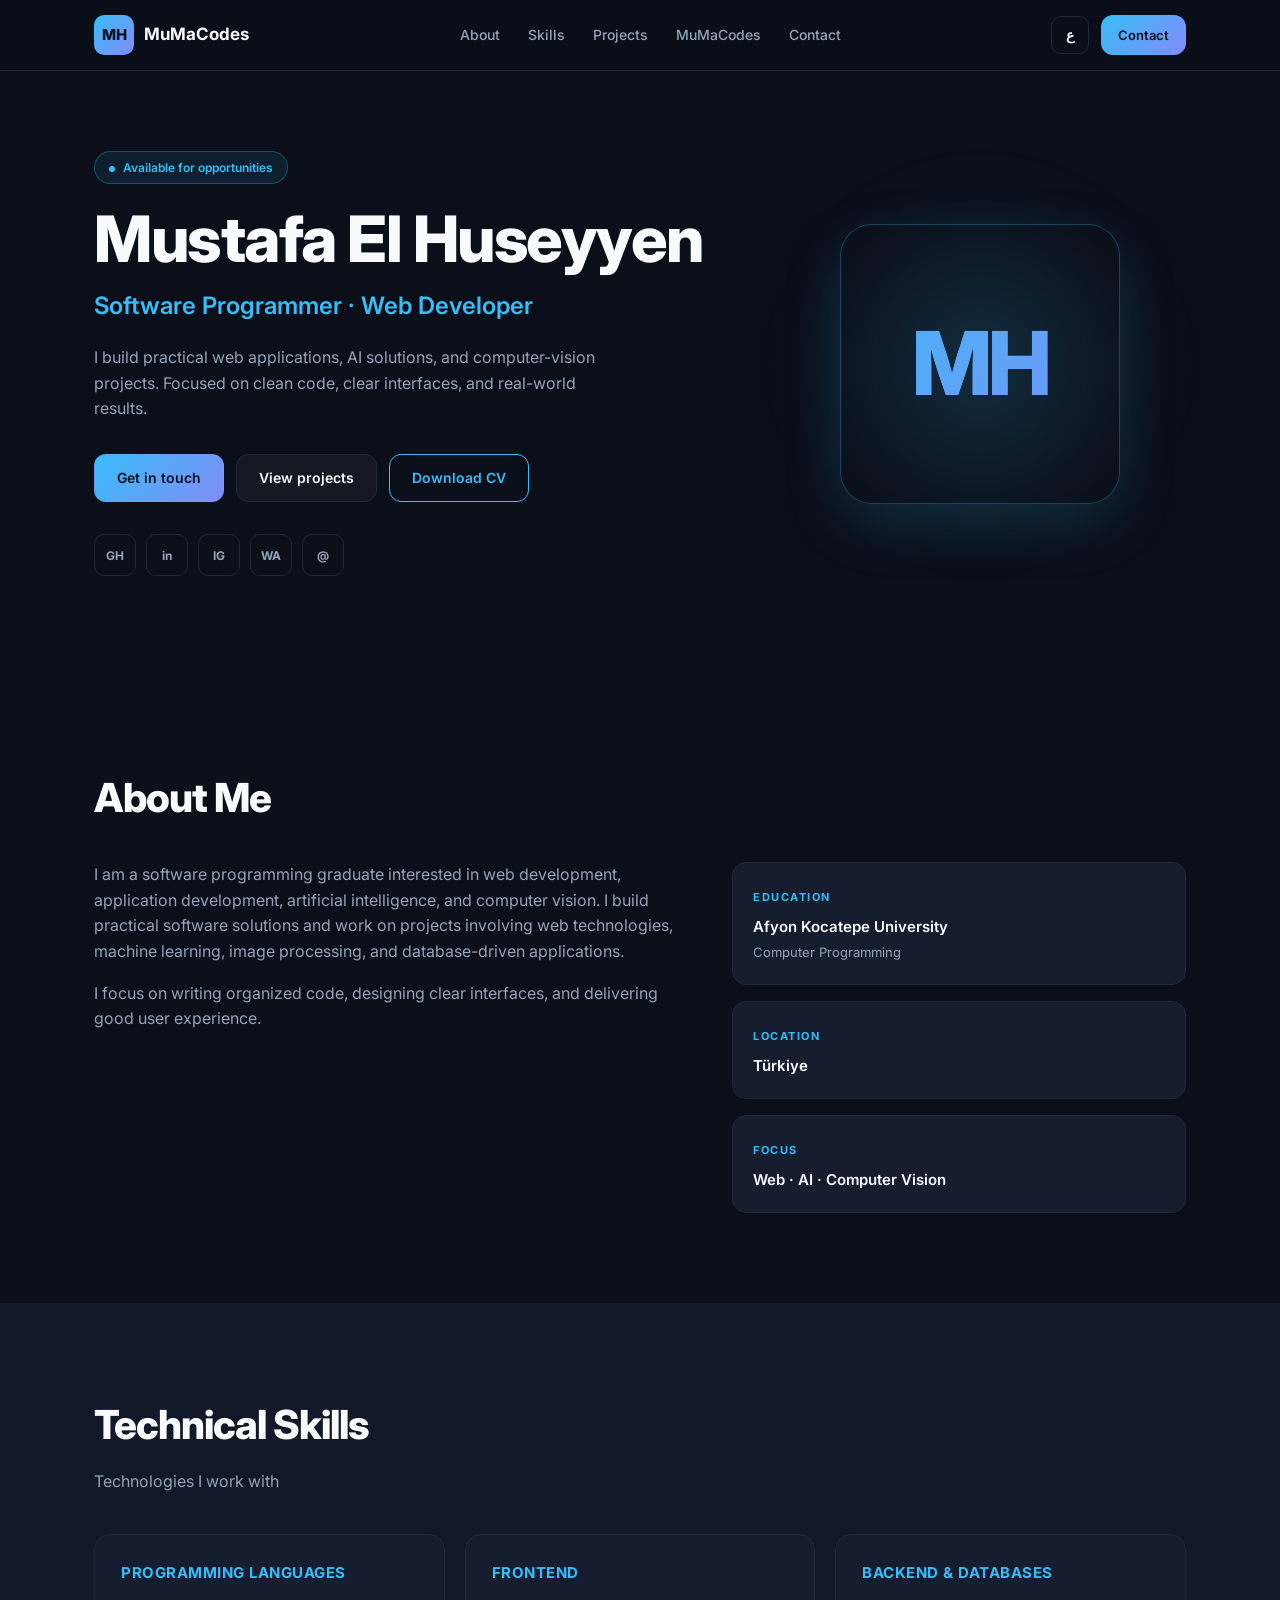
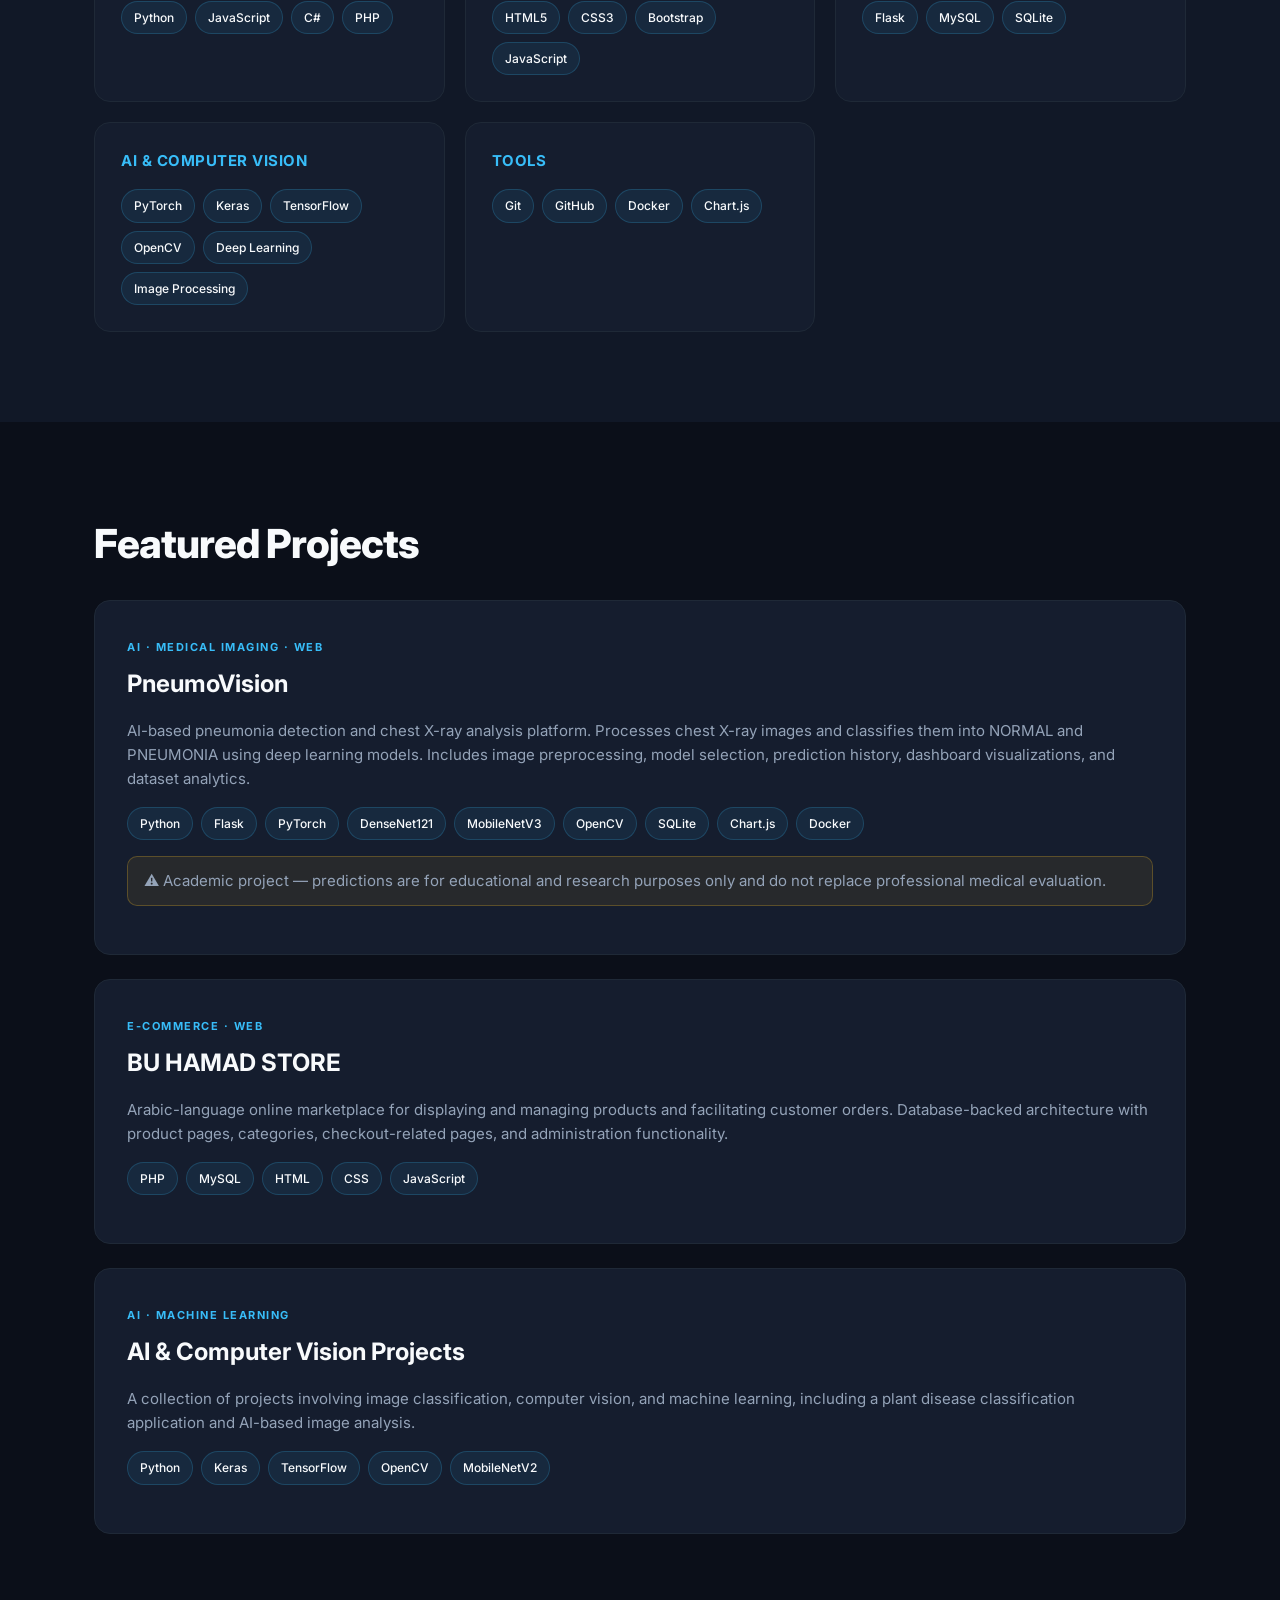
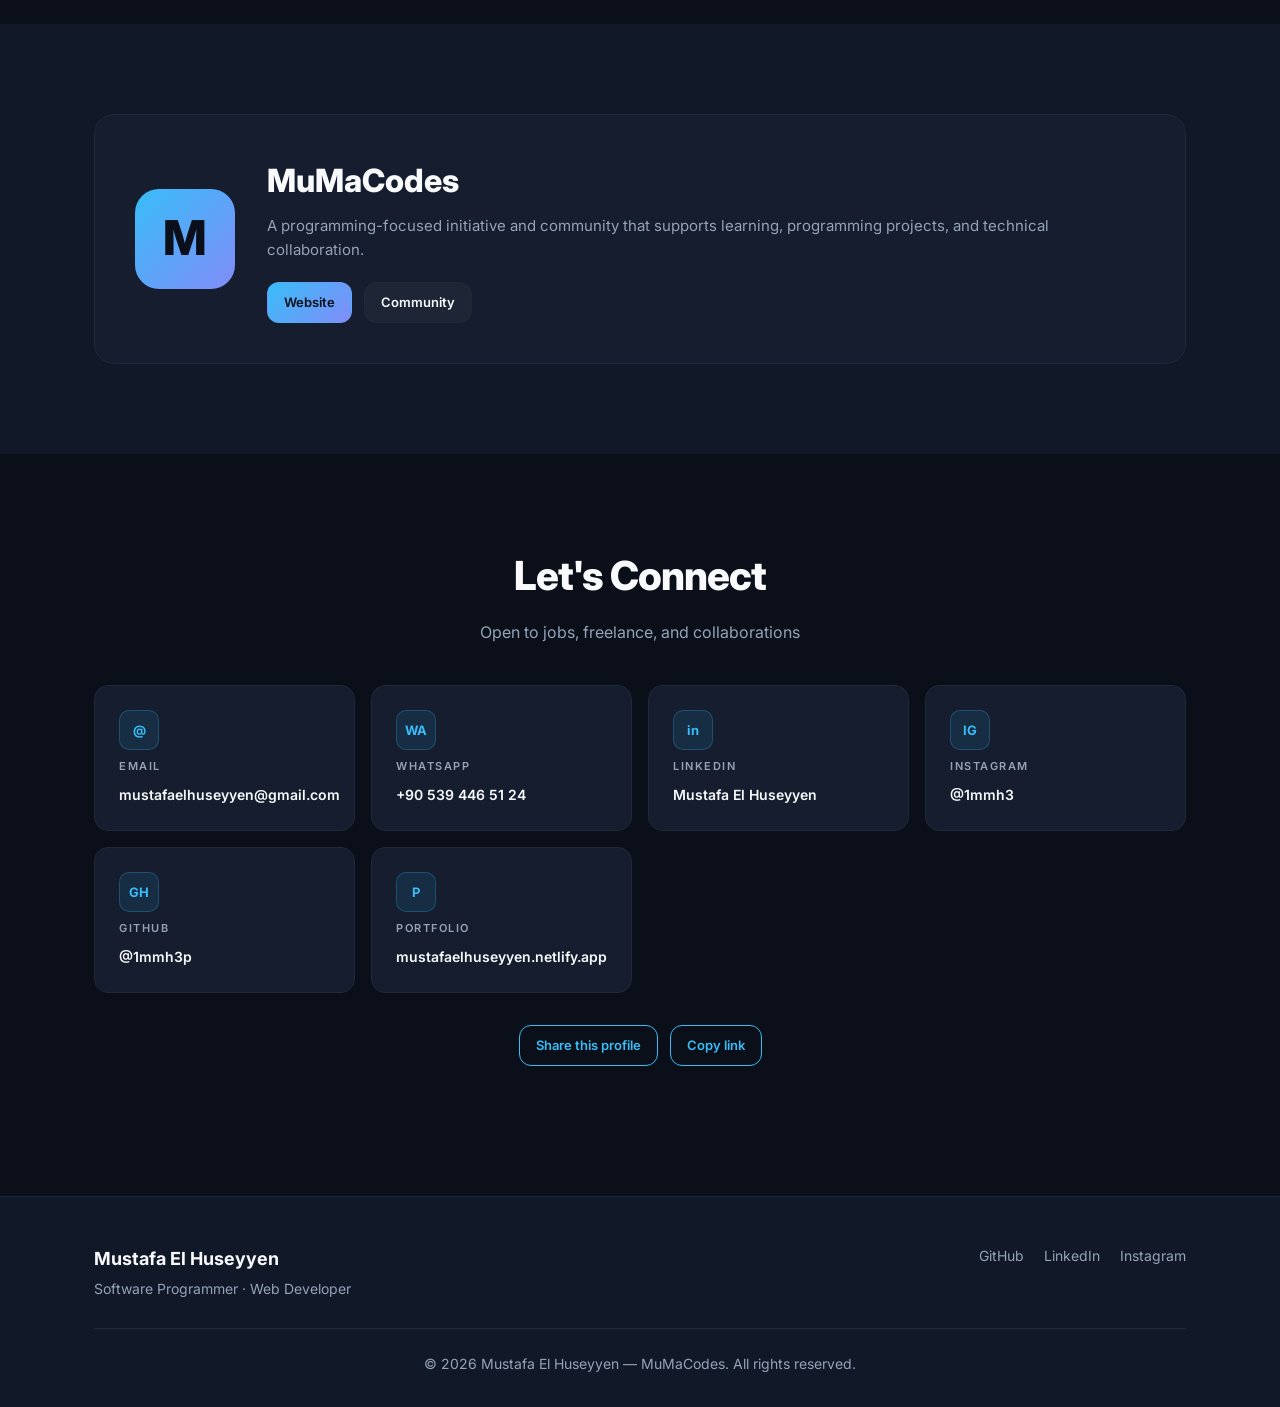
==== index.html @ 5ba92d5d "Add files via upload" ====
<!DOCTYPE html>
<html lang="en" dir="ltr">
<head>
  <meta charset="UTF-8" />
  <meta name="viewport" content="width=device-width, initial-scale=1.0" />

  <!-- ===== SEO CORE ===== -->
  <title>Mustafa El Huseyyen — Software Programmer & Web Developer | MuMaCodes</title>
  <meta name="description" content="Mustafa El Huseyyen (مصطفى الحسيان) — Software Programmer & Web Developer. Building web apps, AI solutions and computer vision projects. Python, Flask, PyTorch, PHP, JavaScript." />
  <meta name="keywords" content="Mustafa El Huseyyen, مصطفى الحسيان, MuMaCodes, Software Programmer, Web Developer, Python Developer, Flask, PyTorch, Computer Vision, Portfolio Türkiye" />
  <meta name="author" content="Mustafa El Huseyyen" />
  <meta name="robots" content="index, follow, max-image-preview:large" />
  <link rel="canonical" href="https://mustafaelhuseyyen.netlify.app" />

  <!-- ===== OPEN GRAPH (فيسبوك/واتساب) ===== -->
  <meta property="og:type" content="profile" />
  <meta property="og:title" content="Mustafa El Huseyyen — Software Programmer & Web Developer" />
  <meta property="og:description" content="Portfolio of Mustafa El Huseyyen: Web Development, AI, Computer Vision & MuMaCodes." />
  <meta property="og:url" content="https://mustafaelhuseyyen.netlify.app" />
  <meta property="og:image" content="https://mustafaelhuseyyen.netlify.appassets/og-image.png" />
  <meta property="og:locale" content="en_US" />
  <meta property="og:locale:alternate" content="ar_AR" />

  <!-- ===== TWITTER CARD ===== -->
  <meta name="twitter:card" content="summary_large_image" />
  <meta name="twitter:title" content="Mustafa El Huseyyen — Software Programmer" />
  <meta name="twitter:description" content="Web Developer | AI & Computer Vision | MuMaCodes Founder" />

  <!-- ===== FAVICON ===== -->
  <link rel="icon" type="image/svg+xml" href="assets/favicon.svg" />
  <link rel="apple-touch-icon" href="assets/favicon.svg" />

  <!-- ===== FONTS ===== -->
  <link rel="preconnect" href="https://fonts.googleapis.com" />
  <link rel="preconnect" href="https://fonts.gstatic.com" crossorigin />
  <link href="https://fonts.googleapis.com/css2?family=Inter:wght@400;500;600;700;800&family=Cairo:wght@400;600;700;800&display=swap" rel="stylesheet" />

  <!-- ===== STYLES ===== -->
  <link rel="stylesheet" href="css/style.css" />

  <!-- ===== JSON-LD SCHEMA (SEO GOLD) ===== -->
  <script type="application/ld+json">
  {
    "@context": "https://schema.org",
    "@type": "Person",
    "name": "Mustafa El Huseyyen",
    "alternateName": "مصطفى محمد الحسيان",
    "jobTitle": "Software Programmer & Web Developer",
    "url": "https://mustafaelhuseyyen.netlify.app",
    "image": "https://mustafaelhuseyyen.netlify.app/assets/og-image.png",
    "sameAs": [
      "https://github.com/1mmh3p",
      "https://www.linkedin.com/in/mustafa-el-huseyyen-8681922a2/",
      "https://www.instagram.com/1mmh3/",
      "https://mumacodes-group.netlify.app"
    ],
    "alumniOf": {
      "@type": "CollegeOrUniversity",
      "name": "Afyon Kocatepe University"
    },
    "knowsAbout": ["Python","JavaScript","PHP","C#","Flask","PyTorch","Keras","TensorFlow","OpenCV","MySQL","Docker","Git"],
    "email": "mailto:mustafaelhuseyyen@gmail.com"
  }
  </script>
</head>
<body>

<!-- ================= HEADER ================= -->
<header class="site-header" id="header">
  <div class="container header-inner">
    <a href="#hero" class="logo" aria-label="Mustafa El Huseyyen home">
      <span class="logo-mark">MH</span>
      <span class="logo-text" data-i18n="brand">MuMaCodes</span>
    </a>

    <nav class="nav" aria-label="Main navigation">
      <ul class="nav-list">
        <li><a href="#about"    data-i18n="nav_about">About</a></li>
        <li><a href="#skills"   data-i18n="nav_skills">Skills</a></li>
        <li><a href="#projects" data-i18n="nav_projects">Projects</a></li>
        <li><a href="#mumacodes" data-i18n="nav_brand">MuMaCodes</a></li>
        <li><a href="#contact"  data-i18n="nav_contact">Contact</a></li>
      </ul>
    </nav>

    <div class="header-actions">
      <button class="lang-switch" id="langSwitch" aria-label="Switch language">
        <span id="langLabel">ع</span>
      </button>
      <a href="#contact" class="btn btn-primary btn-sm" data-i18n="cta_contact">Contact</a>
      <button class="menu-toggle" id="menuToggle" aria-label="Menu" aria-expanded="false">
        <span></span><span></span><span></span>
      </button>
    </div>
  </div>
</header>

<!-- ================= HERO ================= -->
<section class="hero" id="hero">
  <div class="container hero-inner">
    <div class="hero-content">
      <span class="badge" data-i18n="hero_badge">Available for opportunities</span>
      <h1 class="hero-name">Mustafa El Huseyyen</h1>
      <h2 class="hero-title" data-i18n="hero_title">Software Programmer · Web Developer</h2>
      <p class="hero-desc" data-i18n="hero_desc">
        I build practical web applications, AI solutions, and computer-vision projects.
        Focused on clean code, clear interfaces, and real-world results.
      </p>

      <div class="hero-cta">
        <a href="#contact" class="btn btn-primary" data-i18n="hero_cta1">Get in touch</a>
        <a href="#projects" class="btn btn-ghost" data-i18n="hero_cta2">View projects</a>
        <a href="assets/resume.pdf" class="btn btn-outline" download data-i18n="hero_cta3">Download CV</a>
      </div>

      <div class="hero-social" aria-label="Social links">
        <a href="https://github.com/1mmh3p" target="_blank" rel="noopener" aria-label="GitHub">GH</a>
        <a href="https://www.linkedin.com/in/mustafa-el-huseyyen-8681922a2/" target="_blank" rel="noopener" aria-label="LinkedIn">in</a>
        <a href="https://www.instagram.com/1mmh3/" target="_blank" rel="noopener" aria-label="Instagram">IG</a>
        <a href="https://wa.me/905394465124" target="_blank" rel="noopener" aria-label="WhatsApp">WA</a>
        <a href="mailto:mustafaelhuseyyen@gmail.com" aria-label="Email">@</a>
      </div>
    </div>

    <div class="hero-visual" aria-hidden="true">
      <div class="monogram">MH</div>
      <div class="glow"></div>
    </div>
  </div>
</section>

<!-- ================= ABOUT ================= -->
<section class="section" id="about">
  <div class="container">
    <h2 class="section-title" data-i18n="about_title">About Me</h2>
    <div class="about-grid">
      <div class="about-text">
        <p data-i18n="about_p1">
          I am a software programming graduate interested in web development,
          application development, artificial intelligence, and computer vision.
          I build practical software solutions and work on projects involving
          web technologies, machine learning, image processing, and database-driven applications.
        </p>
        <p data-i18n="about_p2">
          I focus on writing organized code, designing clear interfaces,
          and delivering good user experience.
        </p>
      </div>
      <div class="about-facts">
        <div class="fact">
          <span class="fact-label" data-i18n="fact_edu">Education</span>
          <span class="fact-value">Afyon Kocatepe University</span>
          <span class="fact-sub">Computer Programming</span>
        </div>
        <div class="fact">
          <span class="fact-label" data-i18n="fact_loc">Location</span>
          <span class="fact-value">Türkiye</span>
        </div>
        <div class="fact">
          <span class="fact-label" data-i18n="fact_focus">Focus</span>
          <span class="fact-value">Web · AI · Computer Vision</span>
        </div>
      </div>
    </div>
  </div>
</section>

<!-- ================= SKILLS ================= -->
<section class="section section-alt" id="skills">
  <div class="container">
    <h2 class="section-title" data-i18n="skills_title">Technical Skills</h2>
    <p class="section-sub" data-i18n="skills_sub">Technologies I work with</p>

    <div class="skills-grid">
      <div class="skill-card">
        <h3 data-i18n="sk_lang">Programming Languages</h3>
        <div class="tags">
          <span>Python</span><span>JavaScript</span><span>C#</span><span>PHP</span>
        </div>
      </div>
      <div class="skill-card">
        <h3 data-i18n="sk_front">Frontend</h3>
        <div class="tags">
          <span>HTML5</span><span>CSS3</span><span>Bootstrap</span><span>JavaScript</span>
        </div>
      </div>
      <div class="skill-card">
        <h3 data-i18n="sk_back">Backend & Databases</h3>
        <div class="tags">
          <span>Flask</span><span>MySQL</span><span>SQLite</span>
        </div>
      </div>
      <div class="skill-card">
        <h3 data-i18n="sk_ai">AI & Computer Vision</h3>
        <div class="tags">
          <span>PyTorch</span><span>Keras</span><span>TensorFlow</span>
          <span>OpenCV</span><span>Deep Learning</span><span>Image Processing</span>
        </div>
      </div>
      <div class="skill-card">
        <h3 data-i18n="sk_tools">Tools</h3>
        <div class="tags">
          <span>Git</span><span>GitHub</span><span>Docker</span><span>Chart.js</span>
        </div>
      </div>
    </div>
  </div>
</section>

<!-- ================= PROJECTS ================= -->
<section class="section" id="projects">
  <div class="container">
    <h2 class="section-title" data-i18n="proj_title">Featured Projects</h2>

    <!-- PNEUMOVISION -->
    <article class="project-card">
      <div class="project-head">
        <div>
          <span class="project-cat" data-i18n="p1_cat">AI · Medical Imaging · Web</span>
          <h3>PneumoVision</h3>
        </div>
      </div>
      <p data-i18n="p1_desc">
        AI-based pneumonia detection and chest X-ray analysis platform.
        Processes chest X-ray images and classifies them into NORMAL and PNEUMONIA
        using deep learning models. Includes image preprocessing, model selection,
        prediction history, dashboard visualizations, and dataset analytics.
      </p>
      <div class="tags">
        <span>Python</span><span>Flask</span><span>PyTorch</span>
        <span>DenseNet121</span><span>MobileNetV3</span><span>OpenCV</span>
        <span>SQLite</span><span>Chart.js</span><span>Docker</span>
      </div>
      <p class="disclaimer" data-i18n="p1_disc">
        ⚠️ Academic project — predictions are for educational and research purposes only
        and do not replace professional medical evaluation.
      </p>
    </article>

    <!-- BU HAMAD STORE -->
    <article class="project-card">
      <div class="project-head">
        <div>
          <span class="project-cat" data-i18n="p2_cat">E-commerce · Web</span>
          <h3>BU HAMAD STORE</h3>
        </div>
      </div>
      <p data-i18n="p2_desc">
        Arabic-language online marketplace for displaying and managing products
        and facilitating customer orders. Database-backed architecture with product pages,
        categories, checkout-related pages, and administration functionality.
      </p>
      <div class="tags">
        <span>PHP</span><span>MySQL</span><span>HTML</span><span>CSS</span><span>JavaScript</span>
      </div>
      <!-- ⚠️ ضع الرابط فقط إذا الموقع شغال -->
      <!-- <a href="https://buhamad.store/" target="_blank" rel="noopener" class="btn btn-sm btn-outline">Live Demo</a> -->
    </article>

    <!-- AI CV PROJECTS -->
    <article class="project-card">
      <div class="project-head">
        <div>
          <span class="project-cat" data-i18n="p3_cat">AI · Machine Learning</span>
          <h3 data-i18n="p3_title">AI & Computer Vision Projects</h3>
        </div>
      </div>
      <p data-i18n="p3_desc">
        A collection of projects involving image classification, computer vision,
        and machine learning, including a plant disease classification application
        and AI-based image analysis.
      </p>
      <div class="tags">
        <span>Python</span><span>Keras</span><span>TensorFlow</span>
        <span>OpenCV</span><span>MobileNetV2</span>
      </div>
    </article>
  </div>
</section>

<!-- ================= MUMACODES ================= -->
<section class="section section-alt" id="mumacodes">
  <div class="container">
    <div class="brand-card">
      <div class="brand-mark">M</div>
      <div>
        <h2>MuMaCodes</h2>
        <p data-i18n="brand_desc">
          A programming-focused initiative and community that supports learning,
          programming projects, and technical collaboration.
        </p>
        <div class="brand-links">
          <a href="https://mumacodes-group.netlify.app" target="_blank" rel="noopener" class="btn btn-primary btn-sm" data-i18n="brand_web">Website</a>
          <a href="https://mumacodes.github.io/ar/" target="_blank" rel="noopener" class="btn btn-ghost btn-sm" data-i18n="brand_com">Community</a>
        </div>
      </div>
    </div>
  </div>
</section>

<!-- ================= CONTACT ================= -->
<section class="section" id="contact">
  <div class="container contact-wrap">
    <h2 class="section-title" data-i18n="contact_title">Let's Connect</h2>
    <p class="section-sub" data-i18n="contact_sub">Open to jobs, freelance, and collaborations</p>

    <div class="contact-grid">
      <a href="mailto:mustafaelhuseyyen@gmail.com" class="contact-item">
        <span class="ci-icon">@</span>
        <span class="ci-label">Email</span>
        <span class="ci-value">mustafaelhuseyyen@gmail.com</span>
      </a>
      <a href="https://wa.me/905394465124" target="_blank" rel="noopener" class="contact-item">
        <span class="ci-icon">WA</span>
        <span class="ci-label">WhatsApp</span>
        <span class="ci-value">+90 539 446 51 24</span>
      </a>
      <a href="https://www.linkedin.com/in/mustafa-el-huseyyen-8681922a2/" target="_blank" rel="noopener" class="contact-item">
        <span class="ci-icon">in</span>
        <span class="ci-label">LinkedIn</span>
        <span class="ci-value">Mustafa El Huseyyen</span>
      </a>
      <a href="https://www.instagram.com/1mmh3/" target="_blank" rel="noopener" class="contact-item">
        <span class="ci-icon">IG</span>
        <span class="ci-label">Instagram</span>
        <span class="ci-value">@1mmh3</span>
      </a>
      <a href="https://github.com/1mmh3p" target="_blank" rel="noopener" class="contact-item">
        <span class="ci-icon">GH</span>
        <span class="ci-label">GitHub</span>
        <span class="ci-value">@1mmh3p</span>
      </a>
      <a href="https://mustafaelhuseyyen.netlify.app" target="_blank" rel="noopener" class="contact-item">
        <span class="ci-icon">P</span>
        <span class="ci-label">Portfolio</span>
        <span class="ci-value">mustafaelhuseyyen.netlify.app</span>
      </a>
    </div>

    <div class="share-wrap">
      <button id="shareBtn" class="btn btn-outline btn-sm" data-i18n="share_btn">Share this profile</button>
      <button id="copyBtn"  class="btn btn-outline btn-sm" data-i18n="copy_btn">Copy link</button>
    </div>
  </div>
</section>

<!-- ================= FOOTER ================= -->
<footer class="site-footer">
  <div class="container footer-inner">
    <div>
      <strong>Mustafa El Huseyyen</strong>
      <p data-i18n="footer_role">Software Programmer · Web Developer</p>
    </div>
    <div class="footer-social">
      <a href="https://github.com/1mmh3p" target="_blank" rel="noopener">GitHub</a>
      <a href="https://www.linkedin.com/in/mustafa-el-huseyyen-8681922a2/" target="_blank" rel="noopener">LinkedIn</a>
      <a href="https://www.instagram.com/1mmh3/" target="_blank" rel="noopener">Instagram</a>
    </div>
    <p class="copyright">© <span id="year"></span> Mustafa El Huseyyen — MuMaCodes. All rights reserved.</p>
  </div>
</footer>

<script src="js/main.js"></script>
</body>
</html>
---- css/style.css ----
/* ============ RESET & TOKENS ============ */
*,*::before,*::after{box-sizing:border-box;margin:0;padding:0}

:root{
  --bg:#0B0F19;
  --bg-alt:#111827;
  --card:#151D2E;
  --text:#F8FAFC;
  --muted:#94A3B8;
  --accent:#38BDF8;
  --accent2:#818CF8;
  --border:#1F2937;
  --radius:16px;
  --font-en:'Inter',sans-serif;
  --font-ar:'Cairo',sans-serif;
}

html{scroll-behavior:smooth}
body{
  font-family:var(--font-en);
  background:var(--bg);
  color:var(--text);
  line-height:1.6;
  overflow-x:hidden;
  -webkit-font-smoothing:antialiased;
}
[dir="rtl"] body{font-family:var(--font-ar)}

img,a{display:block;max-width:100%}
a{color:inherit;text-decoration:none}
button{font:inherit;cursor:pointer;border:0;background:none;color:inherit}
ul{list-style:none}

.container{
  width:100%;
  max-width:1140px;
  margin:0 auto;
  padding:0 24px;
}

/* ============ HEADER ============ */
.site-header{
  position:sticky;top:0;z-index:100;
  background:rgba(11,15,25,.85);
  backdrop-filter:blur(12px);
  border-bottom:1px solid var(--border);
}
.header-inner{
  display:flex;align-items:center;justify-content:space-between;
  height:70px;gap:24px;
}
.logo{display:flex;align-items:center;gap:10px;font-weight:700}
.logo-mark{
  width:40px;height:40px;border-radius:10px;
  display:grid;place-items:center;font-weight:800;
  background:linear-gradient(135deg,var(--accent),var(--accent2));
  color:#0B0F19;font-size:15px;
}
.logo-text{font-size:17px}

.nav-list{display:flex;gap:28px}
.nav-list a{
  font-size:14px;font-weight:500;color:var(--muted);
  transition:color .2s;
}
.nav-list a:hover{color:var(--accent)}

.header-actions{display:flex;align-items:center;gap:12px}
.lang-switch{
  width:38px;height:38px;border-radius:10px;
  border:1px solid var(--border);
  display:grid;place-items:center;font-weight:700;font-size:14px;
  transition:all .2s;
}
.lang-switch:hover{border-color:var(--accent);color:var(--accent)}

.menu-toggle{display:none;flex-direction:column;gap:4px;padding:8px}
.menu-toggle span{width:22px;height:2px;background:var(--text);border-radius:2px}

/* ============ BUTTONS ============ */
.btn{
  display:inline-flex;align-items:center;justify-content:center;gap:8px;
  padding:12px 22px;border-radius:12px;font-weight:600;font-size:14px;
  transition:all .25s;border:1px solid transparent;text-align:center;
}
.btn-sm{padding:9px 16px;font-size:13px}
.btn-primary{
  background:linear-gradient(135deg,var(--accent),var(--accent2));
  color:#0B0F19;
}
.btn-primary:hover{transform:translateY(-2px);box-shadow:0 8px 24px rgba(56,189,248,.35)}
.btn-ghost{
  background:rgba(255,255,255,.04);border-color:var(--border);
}
.btn-ghost:hover{background:rgba(255,255,255,.08);border-color:var(--accent)}
.btn-outline{
  border:1px solid var(--accent);color:var(--accent);
}
.btn-outline:hover{background:var(--accent);color:#0B0F19}

/* ============ HERO ============ */
.hero{padding:80px 0 100px;position:relative;overflow:hidden}
.hero-inner{
  display:grid;grid-template-columns:1.2fr .8fr;
  gap:60px;align-items:center;
}
.badge{
  display:inline-block;padding:6px 14px;border-radius:100px;
  background:rgba(56,189,248,.1);border:1px solid rgba(56,189,248,.3);
  color:var(--accent);font-size:12px;font-weight:600;
  margin-bottom:20px;
}
.badge::before{
  content:"";display:inline-block;width:6px;height:6px;
  border-radius:50%;background:var(--accent);margin-right:8px;
  animation:pulse 2s infinite;
}
@keyframes pulse{0%,100%{opacity:1}50%{opacity:.4}}

.hero-name{font-size:clamp(38px,6vw,64px);font-weight:800;line-height:1.1;letter-spacing:-1.5px}
.hero-title{
  font-size:clamp(18px,2.4vw,24px);font-weight:600;
  color:var(--accent);margin:12px 0 20px;
}
.hero-desc{color:var(--muted);font-size:16px;max-width:520px;margin-bottom:32px}

.hero-cta{display:flex;flex-wrap:wrap;gap:12px;margin-bottom:32px}

.hero-social{display:flex;gap:10px}
.hero-social a{
  width:42px;height:42px;border-radius:10px;
  border:1px solid var(--border);
  display:grid;place-items:center;
  font-size:12px;font-weight:700;color:var(--muted);
  transition:all .2s;
}
.hero-social a:hover{
  border-color:var(--accent);color:var(--accent);
  transform:translateY(-3px);
}

.hero-visual{position:relative;display:grid;place-items:center}
.monogram{
  width:280px;height:280px;border-radius:32px;
  background:linear-gradient(135deg,rgba(56,189,248,.15),rgba(129,140,248,.15));
  border:1px solid rgba(56,189,248,.3);
  display:grid;place-items:center;
  font-size:88px;font-weight:800;letter-spacing:-4px;
  background-clip:padding-box;
  color:transparent;
  background-image:linear-gradient(135deg,var(--accent),var(--accent2));
  -webkit-background-clip:text;
  -webkit-text-fill-color:transparent;
  position:relative;z-index:2;
  box-shadow:0 20px 60px rgba(56,189,248,.15);
}
.monogram::before{
  content:"MH";position:absolute;inset:0;
  display:grid;place-items:center;
  -webkit-text-fill-color:initial;
  color:transparent;background:linear-gradient(135deg,var(--accent),var(--accent2));
  -webkit-background-clip:text;background-clip:text;
}
.glow{
  position:absolute;width:400px;height:400px;border-radius:50%;
  background:radial-gradient(circle,rgba(56,189,248,.2),transparent 60%);
  filter:blur(40px);z-index:1;
}

/* ============ SECTIONS ============ */
.section{padding:90px 0}
.section-alt{background:var(--bg-alt)}
.section-title{
  font-size:clamp(28px,4vw,40px);font-weight:800;
  letter-spacing:-1px;margin-bottom:12px;
}
.section-sub{color:var(--muted);margin-bottom:40px;font-size:16px}

/* ============ ABOUT ============ */
.about-grid{display:grid;grid-template-columns:1.3fr 1fr;gap:48px;margin-top:32px}
.about-text p{color:var(--muted);margin-bottom:16px;font-size:16px}
.about-facts{display:flex;flex-direction:column;gap:16px}
.fact{
  padding:20px;border:1px solid var(--border);border-radius:14px;
  background:var(--card);
}
.fact-label{
  font-size:11px;text-transform:uppercase;letter-spacing:1.5px;
  color:var(--accent);font-weight:700;
}
.fact-value{display:block;margin-top:6px;font-weight:600;font-size:15px}
.fact-sub{font-size:13px;color:var(--muted);margin-top:2px}

/* ============ SKILLS ============ */
.skills-grid{
  display:grid;grid-template-columns:repeat(auto-fit,minmax(280px,1fr));
  gap:20px;margin-top:32px;
}
.skill-card{
  padding:26px;border:1px solid var(--border);
  border-radius:var(--radius);background:var(--card);
  transition:all .25s;
}
.skill-card:hover{
  border-color:rgba(56,189,248,.4);
  transform:translateY(-4px);
}
.skill-card h3{
  font-size:15px;font-weight:700;margin-bottom:16px;
  color:var(--accent);text-transform:uppercase;letter-spacing:.5px;
}
.tags{display:flex;flex-wrap:wrap;gap:8px}
.tags span{
  padding:6px 12px;border-radius:100px;
  background:rgba(56,189,248,.08);
  border:1px solid rgba(56,189,248,.2);
  font-size:12px;font-weight:500;color:var(--text);
}

/* ============ PROJECTS ============ */
.project-card{
  padding:32px;border:1px solid var(--border);
  border-radius:var(--radius);background:var(--card);
  margin-top:24px;transition:all .25s;
}
.project-card:hover{border-color:rgba(56,189,248,.35)}
.project-cat{
  font-size:11px;text-transform:uppercase;letter-spacing:1.5px;
  color:var(--accent);font-weight:700;
}
.project-head h3{font-size:24px;font-weight:700;margin:6px 0 16px}
.project-card p{color:var(--muted);margin-bottom:16px;font-size:15px}
.project-card .tags{margin-bottom:16px}
.disclaimer{
  font-size:13px;color:#FBBF24;background:rgba(251,191,36,.08);
  border:1px solid rgba(251,191,36,.25);
  padding:12px 16px;border-radius:10px;margin-top:16px;
}

/* ============ BRAND CARD ============ */
.brand-card{
  display:grid;grid-template-columns:auto 1fr;
  gap:32px;align-items:center;
  padding:40px;border:1px solid var(--border);
  border-radius:20px;background:var(--card);
}
.brand-mark{
  width:100px;height:100px;border-radius:24px;
  background:linear-gradient(135deg,var(--accent),var(--accent2));
  display:grid;place-items:center;
  font-size:48px;font-weight:800;color:#0B0F19;
}
.brand-card h2{font-size:32px;font-weight:800;margin-bottom:8px}
.brand-card p{color:var(--muted);margin-bottom:20px;font-size:15px}
.brand-links{display:flex;gap:12px;flex-wrap:wrap}

/* ============ CONTACT ============ */
.contact-wrap{text-align:center}
.contact-grid{
  display:grid;grid-template-columns:repeat(auto-fit,minmax(240px,1fr));
  gap:16px;margin:40px 0 32px;
}
.contact-item{
  display:flex;flex-direction:column;gap:8px;
  padding:24px;border:1px solid var(--border);
  border-radius:14px;background:var(--card);
  text-align:left;transition:all .25s;
}
[dir="rtl"] .contact-item{text-align:right}
.contact-item:hover{
  border-color:var(--accent);transform:translateY(-3px);
  box-shadow:0 10px 30px rgba(56,189,248,.1);
}
.ci-icon{
  width:40px;height:40px;border-radius:10px;
  background:rgba(56,189,248,.1);border:1px solid rgba(56,189,248,.25);
  display:grid;place-items:center;
  font-weight:700;font-size:13px;color:var(--accent);
}
.ci-label{font-size:11px;text-transform:uppercase;letter-spacing:1.5px;color:var(--muted);font-weight:600}
.ci-value{font-weight:600;font-size:14px}

.share-wrap{display:flex;gap:12px;justify-content:center;flex-wrap:wrap}

/* ============ FOOTER ============ */
.site-footer{
  background:var(--bg-alt);border-top:1px solid var(--border);
  padding:48px 0 32px;margin-top:40px;
}
.footer-inner{
  display:grid;grid-template-columns:1fr auto;gap:24px;
  align-items:start;
}
.footer-inner strong{font-size:18px}
.footer-inner p{color:var(--muted);font-size:14px;margin-top:4px}
.footer-social{display:flex;gap:20px;flex-wrap:wrap}
.footer-social a{font-size:14px;color:var(--muted);transition:color .2s}
.footer-social a:hover{color:var(--accent)}
.copyright{
  grid-column:1/-1;padding-top:24px;
  border-top:1px solid var(--border);margin-top:8px;
  text-align:center;font-size:13px;
}

/* ============ RTL ============ */
[dir="rtl"] .hero-desc,[dir="rtl"] .about-text p,[dir="rtl"] .project-card p{text-align:right}
[dir="rtl"] .hero-cta,[dir="rtl"] .hero-social,[dir="rtl"] .brand-links{justify-content:flex-start}
[dir="rtl"] .logo{flex-direction:row-reverse}
[dir="rtl"] .badge::before{margin:0 0 0 8px}

/* ============ RESPONSIVE ============ */
@media (max-width:900px){
  .hero-inner{grid-template-columns:1fr;text-align:center}
  .hero-desc{margin-left:auto;margin-right:auto}
  .hero-cta,.hero-social{justify-content:center}
  .hero-visual{order:-1}
  .monogram{width:200px;height:200px;font-size:64px}
  .about-grid{grid-template-columns:1fr}
  .footer-inner{grid-template-columns:1fr;text-align:center}
  .footer-social{justify-content:center}
}

@media (max-width:768px){
  .nav{display:none}
  .nav.open{
    display:block;position:absolute;top:70px;left:0;right:0;
    background:var(--bg-alt);border-bottom:1px solid var(--border);
    padding:16px 24px;
  }
  .nav.open .nav-list{flex-direction:column;gap:16px}
  .menu-toggle{display:flex}
  .brand-card{grid-template-columns:1fr;text-align:center}
  .brand-mark{margin:0 auto}
  .brand-links{justify-content:center}
}

@media (prefers-reduced-motion:reduce){
  *,*::before,*::after{
    animation-duration:.01ms !important;
    transition-duration:.01ms !important;
    scroll-behavior:auto !important;
  }
}
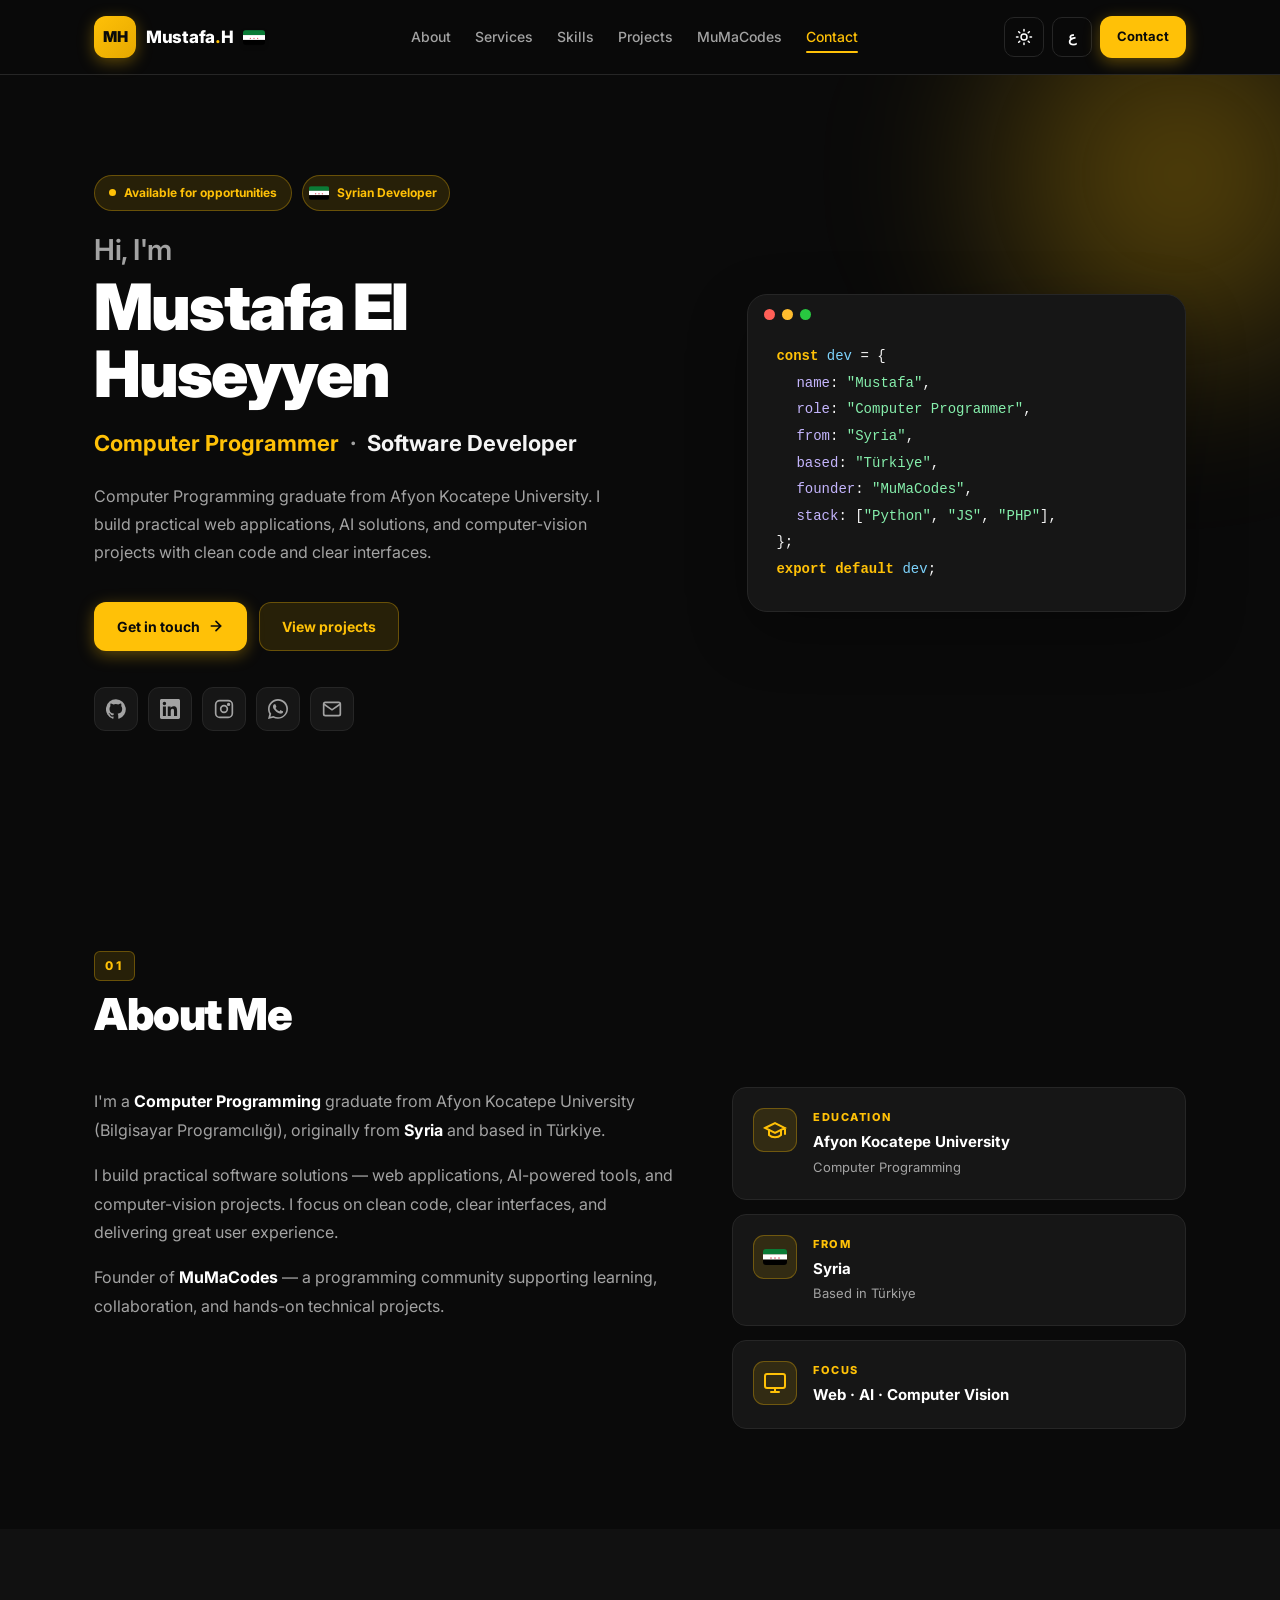
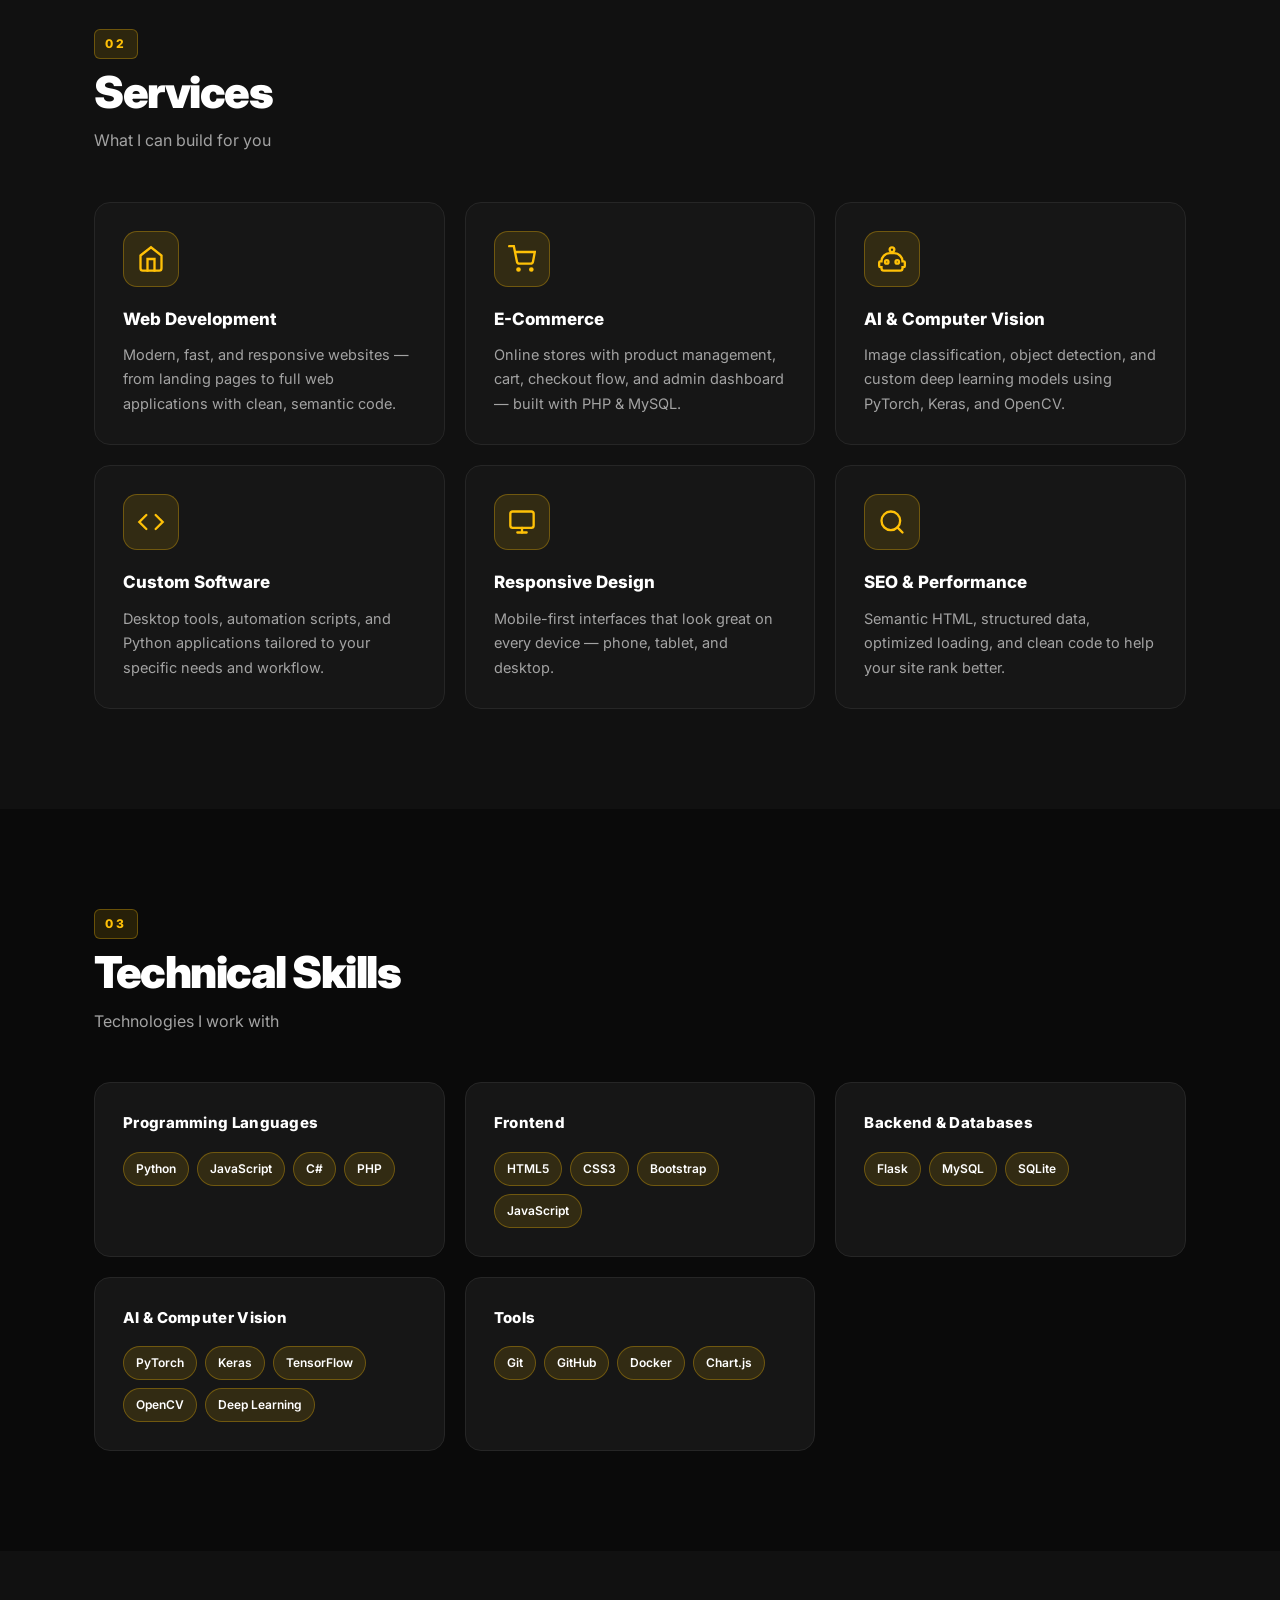
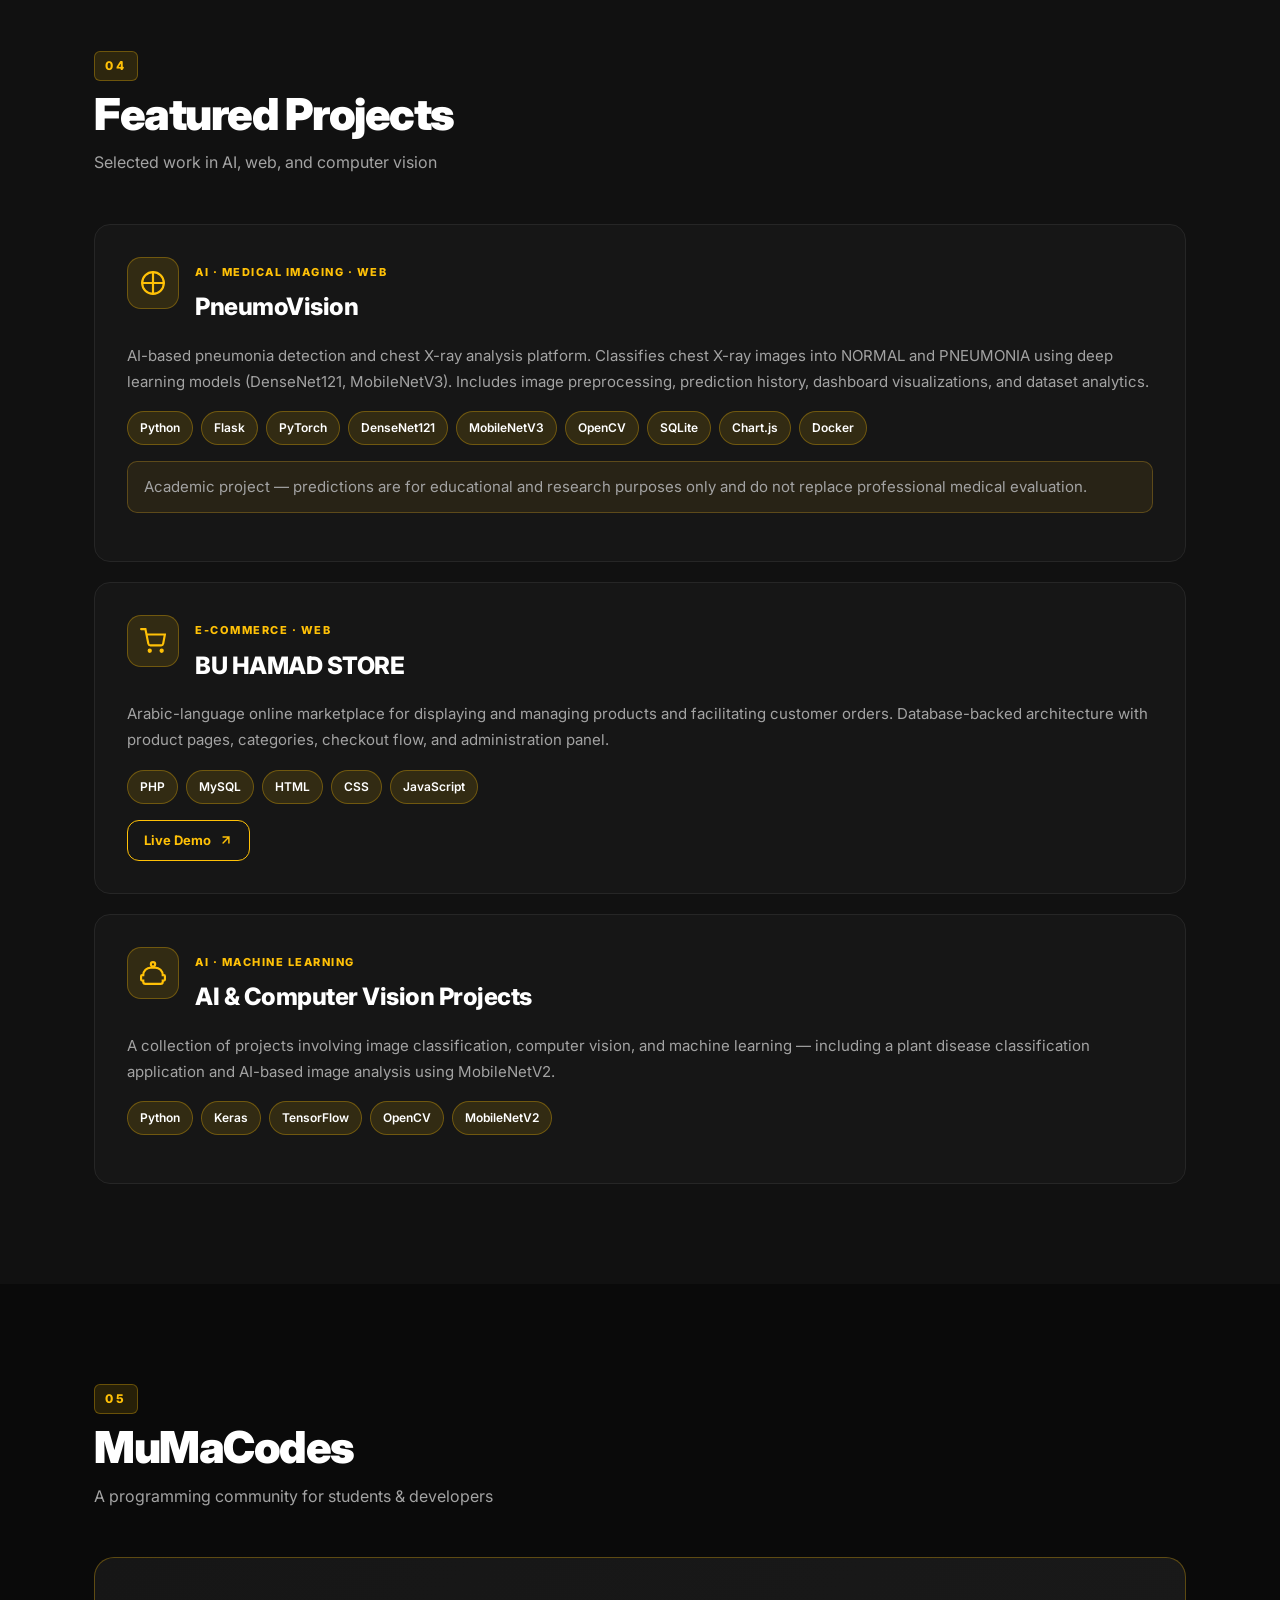
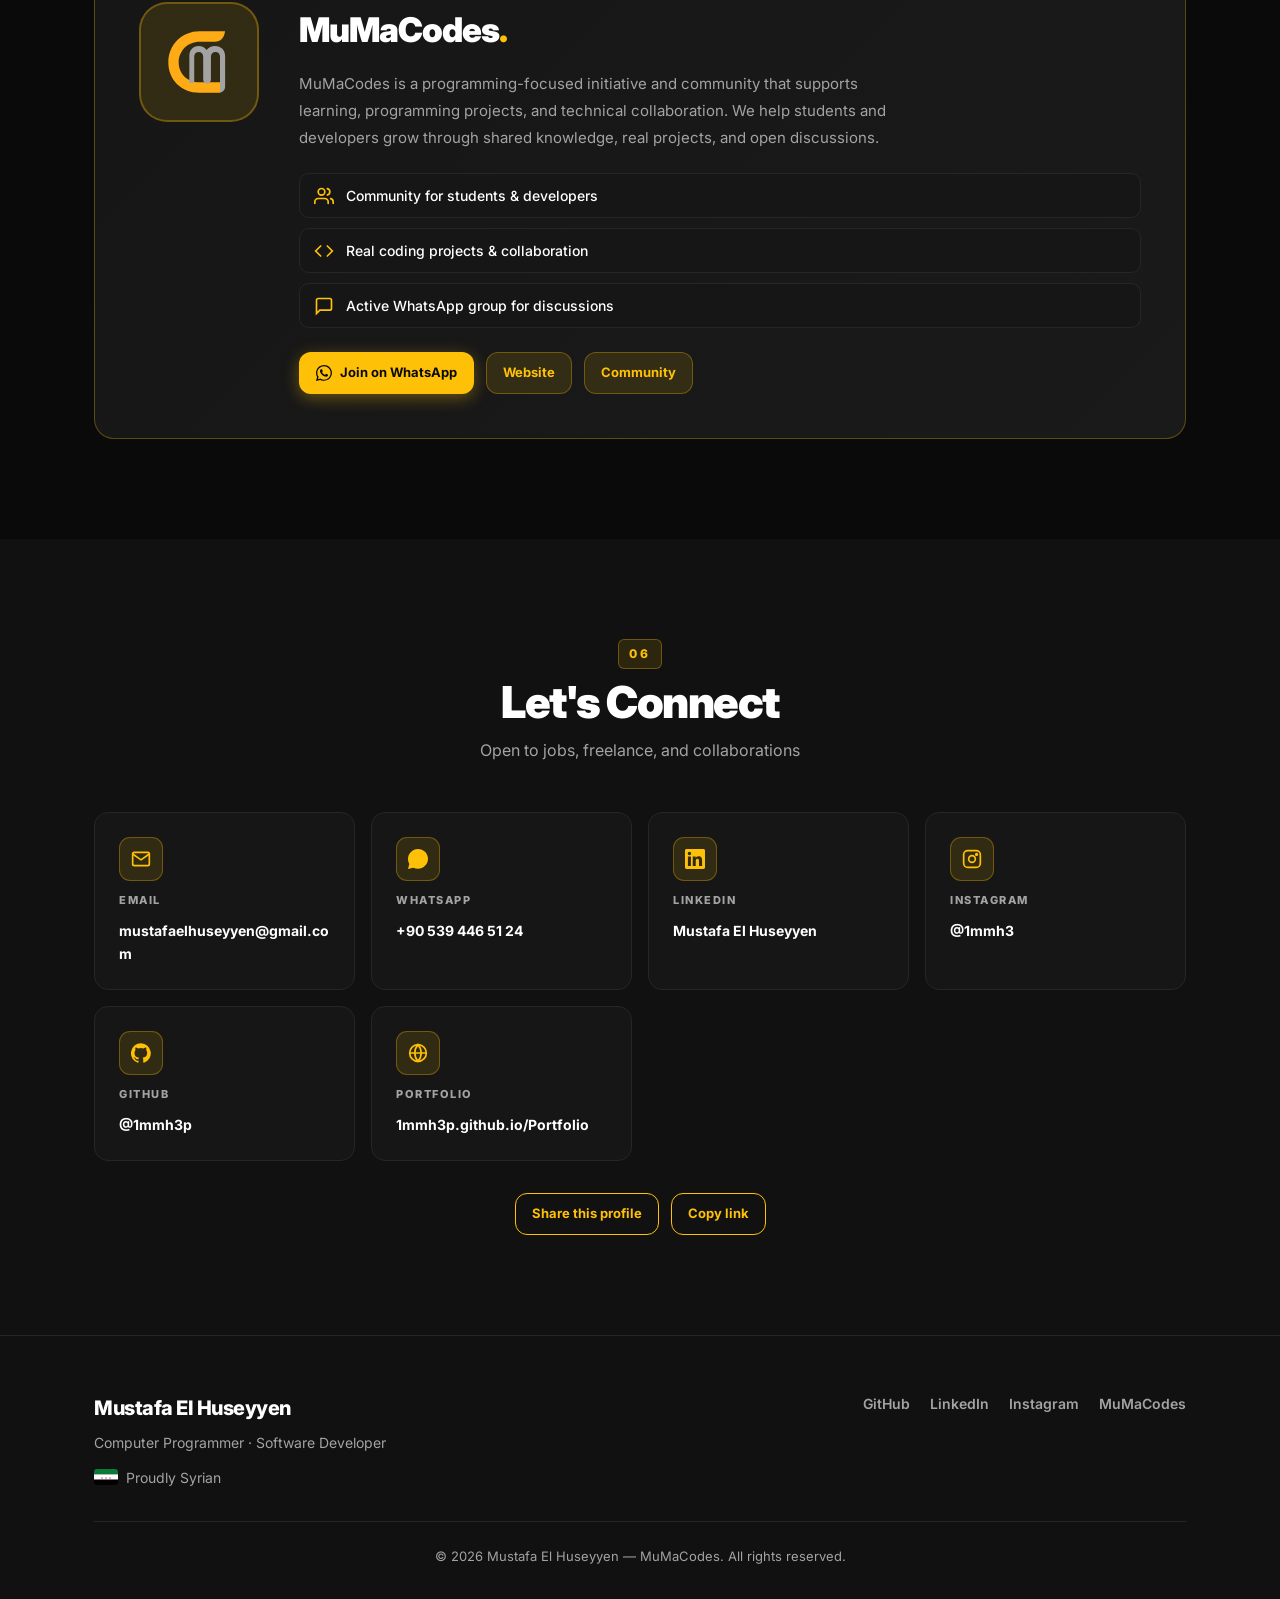
==== commit 7f5c7045: "Add files via upload" ====
--- a/index.html
+++ b/index.html
@@ -1,30 +1,30 @@
 <!DOCTYPE html>
-<html lang="en" dir="ltr">
+<html lang="en" dir="ltr" data-theme="dark">
 <head>
   <meta charset="UTF-8" />
   <meta name="viewport" content="width=device-width, initial-scale=1.0" />
 
   <!-- ===== SEO CORE ===== -->
-  <title>Mustafa El Huseyyen — Software Programmer & Web Developer | MuMaCodes</title>
-  <meta name="description" content="Mustafa El Huseyyen (مصطفى الحسيان) — Software Programmer & Web Developer. Building web apps, AI solutions and computer vision projects. Python, Flask, PyTorch, PHP, JavaScript." />
-  <meta name="keywords" content="Mustafa El Huseyyen, مصطفى الحسيان, MuMaCodes, Software Programmer, Web Developer, Python Developer, Flask, PyTorch, Computer Vision, Portfolio Türkiye" />
+  <title>Mustafa El Huseyyen — Computer Programmer | MuMaCodes Founder</title>
+  <meta name="description" content="Mustafa El Huseyyen (مصطفى الحسيان) — Computer Programmer from Syria, based in Türkiye. Founder of MuMaCodes. Web development, AI, computer vision, and software solutions." />
+  <meta name="keywords" content="Mustafa El Huseyyen, مصطفى الحسيان, MuMaCodes, Computer Programming, Software Developer, Syrian developer, Web Developer, Python, Flask, AI, Computer Vision, Portfolio, موماكودس" />
   <meta name="author" content="Mustafa El Huseyyen" />
   <meta name="robots" content="index, follow, max-image-preview:large" />
-  <link rel="canonical" href="https://mustafaelhuseyyen.netlify.app" />
-
-  <!-- ===== OPEN GRAPH (فيسبوك/واتساب) ===== -->
+  <link rel="canonical" href="https://1mmh3p.github.io/Portfolio/" />
+
+  <!-- ===== OPEN GRAPH ===== -->
   <meta property="og:type" content="profile" />
-  <meta property="og:title" content="Mustafa El Huseyyen — Software Programmer & Web Developer" />
-  <meta property="og:description" content="Portfolio of Mustafa El Huseyyen: Web Development, AI, Computer Vision & MuMaCodes." />
-  <meta property="og:url" content="https://mustafaelhuseyyen.netlify.app" />
-  <meta property="og:image" content="https://mustafaelhuseyyen.netlify.appassets/og-image.png" />
+  <meta property="og:title" content="Mustafa El Huseyyen — Computer Programmer | MuMaCodes" />
+  <meta property="og:description" content="Portfolio of Mustafa El Huseyyen: Web Development, AI, Computer Vision. Founder of MuMaCodes community." />
+  <meta property="og:url" content="https://1mmh3p.github.io/Portfolio/" />
+  <meta property="og:image" content="https://1mmh3p.github.io/Portfolio/assets/og-image.png" />
   <meta property="og:locale" content="en_US" />
-  <meta property="og:locale:alternate" content="ar_AR" />
-
-  <!-- ===== TWITTER CARD ===== -->
+  <meta property="og:locale:alternate" content="ar_SY" />
+
+  <!-- ===== TWITTER ===== -->
   <meta name="twitter:card" content="summary_large_image" />
-  <meta name="twitter:title" content="Mustafa El Huseyyen — Software Programmer" />
-  <meta name="twitter:description" content="Web Developer | AI & Computer Vision | MuMaCodes Founder" />
+  <meta name="twitter:title" content="Mustafa El Huseyyen — Computer Programmer" />
+  <meta name="twitter:description" content="Founder of MuMaCodes · Web · AI · Computer Vision" />
 
   <!-- ===== FAVICON ===== -->
   <link rel="icon" type="image/svg+xml" href="assets/favicon.svg" />
@@ -33,21 +33,27 @@
   <!-- ===== FONTS ===== -->
   <link rel="preconnect" href="https://fonts.googleapis.com" />
   <link rel="preconnect" href="https://fonts.gstatic.com" crossorigin />
-  <link href="https://fonts.googleapis.com/css2?family=Inter:wght@400;500;600;700;800&family=Cairo:wght@400;600;700;800&display=swap" rel="stylesheet" />
+  <link href="https://fonts.googleapis.com/css2?family=Inter:wght@400;500;600;700;800;900&family=Cairo:wght@400;600;700;800;900&display=swap" rel="stylesheet" />
 
   <!-- ===== STYLES ===== -->
   <link rel="stylesheet" href="css/style.css" />
 
-  <!-- ===== JSON-LD SCHEMA (SEO GOLD) ===== -->
+  <!-- ===== JSON-LD PERSON ===== -->
   <script type="application/ld+json">
   {
     "@context": "https://schema.org",
     "@type": "Person",
     "name": "Mustafa El Huseyyen",
-    "alternateName": "مصطفى محمد الحسيان",
-    "jobTitle": "Software Programmer & Web Developer",
-    "url": "https://mustafaelhuseyyen.netlify.app",
-    "image": "https://mustafaelhuseyyen.netlify.app/assets/og-image.png",
+    "alternateName": ["مصطفى محمد الحسيان", "Mustafa Huseyyen"],
+    "jobTitle": "Computer Programmer & Software Developer",
+    "url": "https://1mmh3p.github.io/Portfolio/",
+    "image": "https://1mmh3p.github.io/Portfolio/assets/og-image.png",
+    "nationality": "Syrian",
+    "founder": {
+      "@type": "Organization",
+      "name": "MuMaCodes",
+      "url": "https://mumacodes-group.netlify.app"
+    },
     "sameAs": [
       "https://github.com/1mmh3p",
       "https://www.linkedin.com/in/mustafa-el-huseyyen-8681922a2/",
@@ -65,25 +71,33 @@
 </head>
 <body>
 
+<div class="scroll-progress" id="scrollProgress"></div>
+
 <!-- ================= HEADER ================= -->
 <header class="site-header" id="header">
   <div class="container header-inner">
     <a href="#hero" class="logo" aria-label="Mustafa El Huseyyen home">
       <span class="logo-mark">MH</span>
-      <span class="logo-text" data-i18n="brand">MuMaCodes</span>
+      <span class="logo-text">Mustafa<span class="accent">.</span>H</span>
+      <img src="assets/flag-syria.svg" alt="Syria" class="flag-mini" />
     </a>
 
-    <nav class="nav" aria-label="Main navigation">
+    <nav class="nav" id="nav" aria-label="Main navigation">
       <ul class="nav-list">
-        <li><a href="#about"    data-i18n="nav_about">About</a></li>
-        <li><a href="#skills"   data-i18n="nav_skills">Skills</a></li>
+        <li><a href="#about" data-i18n="nav_about">About</a></li>
+        <li><a href="#services" data-i18n="nav_services">Services</a></li>
+        <li><a href="#skills" data-i18n="nav_skills">Skills</a></li>
         <li><a href="#projects" data-i18n="nav_projects">Projects</a></li>
         <li><a href="#mumacodes" data-i18n="nav_brand">MuMaCodes</a></li>
-        <li><a href="#contact"  data-i18n="nav_contact">Contact</a></li>
+        <li><a href="#contact" data-i18n="nav_contact">Contact</a></li>
       </ul>
     </nav>
 
     <div class="header-actions">
+      <button class="icon-btn" id="themeToggle" aria-label="Toggle theme" title="Dark / Light">
+        <svg class="icon-sun" xmlns="http://www.w3.org/2000/svg" viewBox="0 0 24 24" fill="none" stroke="currentColor" stroke-width="2" stroke-linecap="round"><circle cx="12" cy="12" r="4"/><path d="M12 2v2M12 20v2M4.93 4.93l1.41 1.41M17.66 17.66l1.41 1.41M2 12h2M20 12h2M4.93 19.07l1.41-1.41M17.66 6.34l1.41-1.41"/></svg>
+        <svg class="icon-moon" xmlns="http://www.w3.org/2000/svg" viewBox="0 0 24 24" fill="none" stroke="currentColor" stroke-width="2" stroke-linecap="round"><path d="M21 12.79A9 9 0 1 1 11.21 3 7 7 0 0 0 21 12.79z"/></svg>
+      </button>
       <button class="lang-switch" id="langSwitch" aria-label="Switch language">
         <span id="langLabel">ع</span>
       </button>
@@ -97,34 +111,74 @@
 
 <!-- ================= HERO ================= -->
 <section class="hero" id="hero">
+  <div class="hero-glow"></div>
   <div class="container hero-inner">
-    <div class="hero-content">
-      <span class="badge" data-i18n="hero_badge">Available for opportunities</span>
-      <h1 class="hero-name">Mustafa El Huseyyen</h1>
-      <h2 class="hero-title" data-i18n="hero_title">Software Programmer · Web Developer</h2>
+    <div class="hero-content reveal">
+      <div class="hero-badges">
+        <span class="badge">
+          <span class="dot"></span>
+          <span data-i18n="hero_badge">Available for opportunities</span>
+        </span>
+        <span class="badge badge-flag">
+          <img src="assets/flag-syria.svg" alt="Syria flag" />
+          <span data-i18n="hero_syrian">Syrian Developer</span>
+        </span>
+      </div>
+
+      <h1 class="hero-name">
+        <span class="hero-greeting" data-i18n="hero_greeting">Hi, I'm</span>
+        Mustafa El Huseyyen
+      </h1>
+      <h2 class="hero-title">
+        <span class="accent" data-i18n="hero_title">Computer Programmer</span>
+        <span class="dot-sep">·</span>
+        <span data-i18n="hero_title2">Software Developer</span>
+      </h2>
       <p class="hero-desc" data-i18n="hero_desc">
-        I build practical web applications, AI solutions, and computer-vision projects.
-        Focused on clean code, clear interfaces, and real-world results.
+        Computer Programming graduate from Afyon Kocatepe University.
+        I build practical web applications, AI solutions, and computer-vision projects
+        with clean code and clear interfaces.
       </p>
 
       <div class="hero-cta">
-        <a href="#contact" class="btn btn-primary" data-i18n="hero_cta1">Get in touch</a>
+        <a href="#contact" class="btn btn-primary">
+          <span data-i18n="hero_cta1">Get in touch</span>
+          <svg xmlns="http://www.w3.org/2000/svg" width="16" height="16" viewBox="0 0 24 24" fill="none" stroke="currentColor" stroke-width="2.5" stroke-linecap="round"><path d="M5 12h14M12 5l7 7-7 7"/></svg>
+        </a>
         <a href="#projects" class="btn btn-ghost" data-i18n="hero_cta2">View projects</a>
-        <a href="assets/resume.pdf" class="btn btn-outline" download data-i18n="hero_cta3">Download CV</a>
       </div>
 
       <div class="hero-social" aria-label="Social links">
-        <a href="https://github.com/1mmh3p" target="_blank" rel="noopener" aria-label="GitHub">GH</a>
-        <a href="https://www.linkedin.com/in/mustafa-el-huseyyen-8681922a2/" target="_blank" rel="noopener" aria-label="LinkedIn">in</a>
-        <a href="https://www.instagram.com/1mmh3/" target="_blank" rel="noopener" aria-label="Instagram">IG</a>
-        <a href="https://wa.me/905394465124" target="_blank" rel="noopener" aria-label="WhatsApp">WA</a>
-        <a href="mailto:mustafaelhuseyyen@gmail.com" aria-label="Email">@</a>
-      </div>
-    </div>
-
-    <div class="hero-visual" aria-hidden="true">
-      <div class="monogram">MH</div>
-      <div class="glow"></div>
+        <a href="https://github.com/1mmh3p" target="_blank" rel="noopener" aria-label="GitHub">
+          <svg xmlns="http://www.w3.org/2000/svg" width="20" height="20" viewBox="0 0 24 24" fill="currentColor"><path d="M12 .3a12 12 0 0 0-3.8 23.4c.6.1.8-.3.8-.6v-2c-3.3.7-4-1.6-4-1.6-.6-1.4-1.4-1.8-1.4-1.8-1-.7.1-.7.1-.7 1.2.1 1.8 1.2 1.8 1.2 1 1.8 2.8 1.3 3.5 1 .1-.8.4-1.3.7-1.6-2.7-.3-5.5-1.3-5.5-5.9 0-1.3.5-2.4 1.2-3.2-.1-.3-.5-1.5.1-3.2 0 0 1-.3 3.3 1.2a11.5 11.5 0 0 1 6 0c2.3-1.5 3.3-1.2 3.3-1.2.6 1.7.2 2.9.1 3.2.8.8 1.2 1.9 1.2 3.2 0 4.6-2.8 5.6-5.5 5.9.4.4.8 1.1.8 2.2v3.3c0 .3.2.7.8.6A12 12 0 0 0 12 .3"/></svg>
+        </a>
+        <a href="https://www.linkedin.com/in/mustafa-el-huseyyen-8681922a2/" target="_blank" rel="noopener" aria-label="LinkedIn">
+          <svg xmlns="http://www.w3.org/2000/svg" width="20" height="20" viewBox="0 0 24 24" fill="currentColor"><path d="M20.4 20.4h-3.6v-5.6c0-1.3 0-3-1.8-3s-2.1 1.4-2.1 2.9v5.7H9.3V9h3.4v1.6h.1c.5-.9 1.7-1.8 3.4-1.8 3.6 0 4.3 2.4 4.3 5.5v6.1zM5.3 7.4a2.1 2.1 0 1 1 0-4.2 2.1 2.1 0 0 1 0 4.2zM7.1 20.4H3.5V9h3.6v11.4zM22.2 0H1.8C.8 0 0 .8 0 1.7v20.6C0 23.2.8 24 1.8 24h20.4c1 0 1.8-.8 1.8-1.7V1.7C24 .8 23.2 0 22.2 0z"/></svg>
+        </a>
+        <a href="https://www.instagram.com/1mmh3/" target="_blank" rel="noopener" aria-label="Instagram">
+          <svg xmlns="http://www.w3.org/2000/svg" width="20" height="20" viewBox="0 0 24 24" fill="none" stroke="currentColor" stroke-width="2"><rect x="2" y="2" width="20" height="20" rx="5"/><circle cx="12" cy="12" r="4"/><circle cx="17.5" cy="6.5" r="1" fill="currentColor"/></svg>
+        </a>
+        <a href="https://wa.me/905394465124" target="_blank" rel="noopener" aria-label="WhatsApp">
+          <svg xmlns="http://www.w3.org/2000/svg" width="20" height="20" viewBox="0 0 24 24" fill="currentColor"><path d="M17.5 14.4c-.3-.2-1.8-.9-2-1-.3-.1-.5-.2-.7.1-.2.3-.7.9-.9 1.1-.2.2-.3.2-.6.1-.3-.2-1.3-.5-2.4-1.5-.9-.8-1.5-1.8-1.7-2.1-.2-.3 0-.5.1-.6.1-.1.3-.3.4-.5.1-.2.2-.3.3-.5.1-.2 0-.4 0-.5 0-.2-.7-1.6-.9-2.2-.2-.6-.5-.5-.7-.5h-.6c-.2 0-.5.1-.8.4-.3.3-1 1-1 2.5s1.1 2.9 1.2 3.1c.2.2 2.1 3.2 5.1 4.5.7.3 1.3.5 1.7.6.7.2 1.4.2 1.9.1.6-.1 1.8-.7 2-1.4.2-.7.2-1.3.2-1.4-.1-.2-.3-.3-.6-.4zM12 0C5.4 0 0 5.4 0 12c0 2.1.6 4.1 1.6 5.9L0 24l6.3-1.6c1.7.9 3.6 1.4 5.7 1.4 6.6 0 12-5.4 12-12S18.6 0 12 0zm0 22c-1.8 0-3.5-.5-5-1.4l-.4-.2-3.7 1 1-3.6-.2-.4C2.5 16 2 14 2 12 2 6.5 6.5 2 12 2s10 4.5 10 10-4.5 10-10 10z"/></svg>
+        </a>
+        <a href="mailto:mustafaelhuseyyen@gmail.com" aria-label="Email">
+          <svg xmlns="http://www.w3.org/2000/svg" width="20" height="20" viewBox="0 0 24 24" fill="none" stroke="currentColor" stroke-width="2"><rect x="2" y="4" width="20" height="16" rx="2"/><path d="m2 6 10 7L22 6"/></svg>
+        </a>
+      </div>
+    </div>
+
+    <div class="hero-visual reveal">
+      <div class="hero-card">
+        <div class="code-line"><span class="kw">const</span> <span class="var">dev</span> = {</div>
+        <div class="code-line indent"><span class="key">name</span>: <span class="str">"Mustafa"</span>,</div>
+        <div class="code-line indent"><span class="key">role</span>: <span class="str">"Computer Programmer"</span>,</div>
+        <div class="code-line indent"><span class="key">from</span>: <span class="str">"Syria"</span>,</div>
+        <div class="code-line indent"><span class="key">based</span>: <span class="str">"Türkiye"</span>,</div>
+        <div class="code-line indent"><span class="key">founder</span>: <span class="str">"MuMaCodes"</span>,</div>
+        <div class="code-line indent"><span class="key">stack</span>: [<span class="str">"Python"</span>, <span class="str">"JS"</span>, <span class="str">"PHP"</span>],</div>
+        <div class="code-line">};</div>
+        <div class="code-line"><span class="kw">export default</span> <span class="var">dev</span>;</div>
+      </div>
     </div>
   </div>
 </section>
@@ -132,72 +186,158 @@
 <!-- ================= ABOUT ================= -->
 <section class="section" id="about">
   <div class="container">
-    <h2 class="section-title" data-i18n="about_title">About Me</h2>
+    <div class="section-head reveal">
+      <span class="section-num">01</span>
+      <h2 class="section-title" data-i18n="about_title">About Me</h2>
+    </div>
     <div class="about-grid">
-      <div class="about-text">
+      <div class="about-text reveal">
         <p data-i18n="about_p1">
-          I am a software programming graduate interested in web development,
-          application development, artificial intelligence, and computer vision.
-          I build practical software solutions and work on projects involving
-          web technologies, machine learning, image processing, and database-driven applications.
+          I'm a <strong>Computer Programming</strong> graduate from Afyon Kocatepe University
+          (Bilgisayar Programcılığı), originally from <strong>Syria</strong> and based in Türkiye.
         </p>
         <p data-i18n="about_p2">
-          I focus on writing organized code, designing clear interfaces,
-          and delivering good user experience.
+          I build practical software solutions — web applications, AI-powered tools,
+          and computer-vision projects. I focus on clean code, clear interfaces,
+          and delivering great user experience.
         </p>
-      </div>
-      <div class="about-facts">
+        <p data-i18n="about_p3">
+          Founder of <strong>MuMaCodes</strong> — a programming community supporting
+          learning, collaboration, and hands-on technical projects.
+        </p>
+      </div>
+      <div class="about-facts reveal">
         <div class="fact">
-          <span class="fact-label" data-i18n="fact_edu">Education</span>
-          <span class="fact-value">Afyon Kocatepe University</span>
-          <span class="fact-sub">Computer Programming</span>
+          <div class="fact-icon">
+            <svg xmlns="http://www.w3.org/2000/svg" width="24" height="24" viewBox="0 0 24 24" fill="none" stroke="currentColor" stroke-width="2" stroke-linecap="round"><path d="M22 10v6M2 10l10-5 10 5-10 5z"/><path d="M6 12v5c3 3 9 3 12 0v-5"/></svg>
+          </div>
+          <div>
+            <span class="fact-label" data-i18n="fact_edu">Education</span>
+            <span class="fact-value">Afyon Kocatepe University</span>
+            <span class="fact-sub">Computer Programming</span>
+          </div>
         </div>
         <div class="fact">
-          <span class="fact-label" data-i18n="fact_loc">Location</span>
-          <span class="fact-value">Türkiye</span>
+          <div class="fact-icon">
+            <img src="assets/flag-syria.svg" alt="Syria" style="width:24px;height:16px;border-radius:3px" />
+          </div>
+          <div>
+            <span class="fact-label" data-i18n="fact_from">From</span>
+            <span class="fact-value">Syria</span>
+            <span class="fact-sub" data-i18n="fact_from_sub">Based in Türkiye</span>
+          </div>
         </div>
         <div class="fact">
-          <span class="fact-label" data-i18n="fact_focus">Focus</span>
-          <span class="fact-value">Web · AI · Computer Vision</span>
-        </div>
+          <div class="fact-icon">
+            <svg xmlns="http://www.w3.org/2000/svg" width="24" height="24" viewBox="0 0 24 24" fill="none" stroke="currentColor" stroke-width="2" stroke-linecap="round"><rect x="2" y="3" width="20" height="14" rx="2"/><path d="M8 21h8M12 17v4"/></svg>
+          </div>
+          <div>
+            <span class="fact-label" data-i18n="fact_focus">Focus</span>
+            <span class="fact-value">Web · AI · Computer Vision</span>
+          </div>
+        </div>
+      </div>
+    </div>
+  </div>
+</section>
+
+<!-- ================= SERVICES ================= -->
+<section class="section section-alt" id="services">
+  <div class="container">
+    <div class="section-head reveal">
+      <span class="section-num">02</span>
+      <h2 class="section-title" data-i18n="services_title">Services</h2>
+      <p class="section-sub" data-i18n="services_sub">What I can build for you</p>
+    </div>
+
+    <div class="services-grid">
+      <div class="service-card reveal">
+        <div class="service-icon">
+          <svg xmlns="http://www.w3.org/2000/svg" width="28" height="28" viewBox="0 0 24 24" fill="none" stroke="currentColor" stroke-width="2" stroke-linecap="round"><path d="m3 9 9-7 9 7v11a2 2 0 0 1-2 2H5a2 2 0 0 1-2-2z"/><polyline points="9 22 9 12 15 12 15 22"/></svg>
+        </div>
+        <h3 data-i18n="svc1_title">Web Development</h3>
+        <p data-i18n="svc1_desc">Modern, fast, and responsive websites — from landing pages to full web applications with clean, semantic code.</p>
+      </div>
+
+      <div class="service-card reveal">
+        <div class="service-icon">
+          <svg xmlns="http://www.w3.org/2000/svg" width="28" height="28" viewBox="0 0 24 24" fill="none" stroke="currentColor" stroke-width="2" stroke-linecap="round"><circle cx="9" cy="21" r="1"/><circle cx="20" cy="21" r="1"/><path d="M1 1h4l2.68 13.39a2 2 0 0 0 2 1.61h9.72a2 2 0 0 0 2-1.61L23 6H6"/></svg>
+        </div>
+        <h3 data-i18n="svc2_title">E-Commerce</h3>
+        <p data-i18n="svc2_desc">Online stores with product management, cart, checkout flow, and admin dashboard — built with PHP & MySQL.</p>
+      </div>
+
+      <div class="service-card reveal">
+        <div class="service-icon">
+          <svg xmlns="http://www.w3.org/2000/svg" width="28" height="28" viewBox="0 0 24 24" fill="none" stroke="currentColor" stroke-width="2" stroke-linecap="round"><path d="M12 2a2 2 0 0 1 2 2c0 .74-.4 1.39-1 1.73V7h1a7 7 0 0 1 7 7h1a1 1 0 0 1 1 1v3a1 1 0 0 1-1 1h-1v1a2 2 0 0 1-2 2H5a2 2 0 0 1-2-2v-1H2a1 1 0 0 1-1-1v-3a1 1 0 0 1 1-1h1a7 7 0 0 1 7-7h1V5.73c-.6-.34-1-.99-1-1.73a2 2 0 0 1 2-2z"/><circle cx="7.5" cy="14.5" r="1.5"/><circle cx="16.5" cy="14.5" r="1.5"/></svg>
+        </div>
+        <h3 data-i18n="svc3_title">AI & Computer Vision</h3>
+        <p data-i18n="svc3_desc">Image classification, object detection, and custom deep learning models using PyTorch, Keras, and OpenCV.</p>
+      </div>
+
+      <div class="service-card reveal">
+        <div class="service-icon">
+          <svg xmlns="http://www.w3.org/2000/svg" width="28" height="28" viewBox="0 0 24 24" fill="none" stroke="currentColor" stroke-width="2" stroke-linecap="round"><polyline points="16 18 22 12 16 6"/><polyline points="8 6 2 12 8 18"/></svg>
+        </div>
+        <h3 data-i18n="svc4_title">Custom Software</h3>
+        <p data-i18n="svc4_desc">Desktop tools, automation scripts, and Python applications tailored to your specific needs and workflow.</p>
+      </div>
+
+      <div class="service-card reveal">
+        <div class="service-icon">
+          <svg xmlns="http://www.w3.org/2000/svg" width="28" height="28" viewBox="0 0 24 24" fill="none" stroke="currentColor" stroke-width="2" stroke-linecap="round"><rect x="2" y="3" width="20" height="14" rx="2"/><line x1="8" y1="21" x2="16" y2="21"/><line x1="12" y1="17" x2="12" y2="21"/></svg>
+        </div>
+        <h3 data-i18n="svc5_title">Responsive Design</h3>
+        <p data-i18n="svc5_desc">Mobile-first interfaces that look great on every device — phone, tablet, and desktop.</p>
+      </div>
+
+      <div class="service-card reveal">
+        <div class="service-icon">
+          <svg xmlns="http://www.w3.org/2000/svg" width="28" height="28" viewBox="0 0 24 24" fill="none" stroke="currentColor" stroke-width="2" stroke-linecap="round"><circle cx="11" cy="11" r="8"/><path d="m21 21-4.35-4.35"/></svg>
+        </div>
+        <h3 data-i18n="svc6_title">SEO & Performance</h3>
+        <p data-i18n="svc6_desc">Semantic HTML, structured data, optimized loading, and clean code to help your site rank better.</p>
       </div>
     </div>
   </div>
 </section>
 
 <!-- ================= SKILLS ================= -->
-<section class="section section-alt" id="skills">
+<section class="section" id="skills">
   <div class="container">
-    <h2 class="section-title" data-i18n="skills_title">Technical Skills</h2>
-    <p class="section-sub" data-i18n="skills_sub">Technologies I work with</p>
+    <div class="section-head reveal">
+      <span class="section-num">03</span>
+      <h2 class="section-title" data-i18n="skills_title">Technical Skills</h2>
+      <p class="section-sub" data-i18n="skills_sub">Technologies I work with</p>
+    </div>
 
     <div class="skills-grid">
-      <div class="skill-card">
+      <div class="skill-card reveal">
         <h3 data-i18n="sk_lang">Programming Languages</h3>
         <div class="tags">
           <span>Python</span><span>JavaScript</span><span>C#</span><span>PHP</span>
         </div>
       </div>
-      <div class="skill-card">
+      <div class="skill-card reveal">
         <h3 data-i18n="sk_front">Frontend</h3>
         <div class="tags">
           <span>HTML5</span><span>CSS3</span><span>Bootstrap</span><span>JavaScript</span>
         </div>
       </div>
-      <div class="skill-card">
+      <div class="skill-card reveal">
         <h3 data-i18n="sk_back">Backend & Databases</h3>
         <div class="tags">
           <span>Flask</span><span>MySQL</span><span>SQLite</span>
         </div>
       </div>
-      <div class="skill-card">
+      <div class="skill-card reveal">
         <h3 data-i18n="sk_ai">AI & Computer Vision</h3>
         <div class="tags">
           <span>PyTorch</span><span>Keras</span><span>TensorFlow</span>
-          <span>OpenCV</span><span>Deep Learning</span><span>Image Processing</span>
-        </div>
-      </div>
-      <div class="skill-card">
+          <span>OpenCV</span><span>Deep Learning</span>
+        </div>
+      </div>
+      <div class="skill-card reveal">
         <h3 data-i18n="sk_tools">Tools</h3>
         <div class="tags">
           <span>Git</span><span>GitHub</span><span>Docker</span><span>Chart.js</span>
@@ -208,13 +348,20 @@
 </section>
 
 <!-- ================= PROJECTS ================= -->
-<section class="section" id="projects">
+<section class="section section-alt" id="projects">
   <div class="container">
-    <h2 class="section-title" data-i18n="proj_title">Featured Projects</h2>
+    <div class="section-head reveal">
+      <span class="section-num">04</span>
+      <h2 class="section-title" data-i18n="proj_title">Featured Projects</h2>
+      <p class="section-sub" data-i18n="proj_sub">Selected work in AI, web, and computer vision</p>
+    </div>
 
     <!-- PNEUMOVISION -->
-    <article class="project-card">
+    <article class="project-card reveal">
       <div class="project-head">
+        <div class="project-icon">
+          <svg xmlns="http://www.w3.org/2000/svg" width="26" height="26" viewBox="0 0 24 24" fill="none" stroke="currentColor" stroke-width="2" stroke-linecap="round"><path d="M12 2v20M2 12h20"/><circle cx="12" cy="12" r="10"/></svg>
+        </div>
         <div>
           <span class="project-cat" data-i18n="p1_cat">AI · Medical Imaging · Web</span>
           <h3>PneumoVision</h3>
@@ -222,8 +369,8 @@
       </div>
       <p data-i18n="p1_desc">
         AI-based pneumonia detection and chest X-ray analysis platform.
-        Processes chest X-ray images and classifies them into NORMAL and PNEUMONIA
-        using deep learning models. Includes image preprocessing, model selection,
+        Classifies chest X-ray images into NORMAL and PNEUMONIA using deep learning
+        models (DenseNet121, MobileNetV3). Includes image preprocessing,
         prediction history, dashboard visualizations, and dataset analytics.
       </p>
       <div class="tags">
@@ -232,14 +379,17 @@
         <span>SQLite</span><span>Chart.js</span><span>Docker</span>
       </div>
       <p class="disclaimer" data-i18n="p1_disc">
-        ⚠️ Academic project — predictions are for educational and research purposes only
+        Academic project — predictions are for educational and research purposes only
         and do not replace professional medical evaluation.
       </p>
     </article>
 
     <!-- BU HAMAD STORE -->
-    <article class="project-card">
+    <article class="project-card reveal">
       <div class="project-head">
+        <div class="project-icon">
+          <svg xmlns="http://www.w3.org/2000/svg" width="26" height="26" viewBox="0 0 24 24" fill="none" stroke="currentColor" stroke-width="2" stroke-linecap="round"><circle cx="9" cy="21" r="1"/><circle cx="20" cy="21" r="1"/><path d="M1 1h4l2.68 13.39a2 2 0 0 0 2 1.61h9.72a2 2 0 0 0 2-1.61L23 6H6"/></svg>
+        </div>
         <div>
           <span class="project-cat" data-i18n="p2_cat">E-commerce · Web</span>
           <h3>BU HAMAD STORE</h3>
@@ -247,19 +397,26 @@
       </div>
       <p data-i18n="p2_desc">
         Arabic-language online marketplace for displaying and managing products
-        and facilitating customer orders. Database-backed architecture with product pages,
-        categories, checkout-related pages, and administration functionality.
+        and facilitating customer orders. Database-backed architecture with
+        product pages, categories, checkout flow, and administration panel.
       </p>
       <div class="tags">
         <span>PHP</span><span>MySQL</span><span>HTML</span><span>CSS</span><span>JavaScript</span>
       </div>
-      <!-- ⚠️ ضع الرابط فقط إذا الموقع شغال -->
-      <!-- <a href="https://buhamad.store/" target="_blank" rel="noopener" class="btn btn-sm btn-outline">Live Demo</a> -->
+      <div class="project-links">
+        <a href="https://buhamad.store/" target="_blank" rel="noopener" class="btn btn-sm btn-outline">
+          <span data-i18n="live_demo">Live Demo</span>
+          <svg xmlns="http://www.w3.org/2000/svg" width="14" height="14" viewBox="0 0 24 24" fill="none" stroke="currentColor" stroke-width="2.5" stroke-linecap="round"><path d="M7 17 17 7M7 7h10v10"/></svg>
+        </a>
+      </div>
     </article>
 
     <!-- AI CV PROJECTS -->
-    <article class="project-card">
+    <article class="project-card reveal">
       <div class="project-head">
+        <div class="project-icon">
+          <svg xmlns="http://www.w3.org/2000/svg" width="26" height="26" viewBox="0 0 24 24" fill="none" stroke="currentColor" stroke-width="2" stroke-linecap="round"><path d="M12 2a2 2 0 0 1 2 2c0 .74-.4 1.39-1 1.73V7h1a7 7 0 0 1 7 7h1a1 1 0 0 1 1 1v3a1 1 0 0 1-1 1h-1v1a2 2 0 0 1-2 2H5a2 2 0 0 1-2-2v-1H2a1 1 0 0 1-1-1v-3a1 1 0 0 1 1-1h1a7 7 0 0 1 7-7h1V5.73c-.6-.34-1-.99-1-1.73a2 2 0 0 1 2-2z"/></svg>
+        </div>
         <div>
           <span class="project-cat" data-i18n="p3_cat">AI · Machine Learning</span>
           <h3 data-i18n="p3_title">AI & Computer Vision Projects</h3>
@@ -267,8 +424,8 @@
       </div>
       <p data-i18n="p3_desc">
         A collection of projects involving image classification, computer vision,
-        and machine learning, including a plant disease classification application
-        and AI-based image analysis.
+        and machine learning — including a plant disease classification application
+        and AI-based image analysis using MobileNetV2.
       </p>
       <div class="tags">
         <span>Python</span><span>Keras</span><span>TensorFlow</span>
@@ -279,19 +436,52 @@
 </section>
 
 <!-- ================= MUMACODES ================= -->
-<section class="section section-alt" id="mumacodes">
+<section class="section" id="mumacodes">
   <div class="container">
-    <div class="brand-card">
-      <div class="brand-mark">M</div>
-      <div>
-        <h2>MuMaCodes</h2>
+    <div class="section-head reveal">
+      <span class="section-num">05</span>
+      <h2 class="section-title" data-i18n="brand_title">MuMaCodes</h2>
+      <p class="section-sub" data-i18n="brand_sub">A programming community for students & developers</p>
+    </div>
+
+    <div class="brand-card reveal">
+      <div class="brand-logo">
+        <img src="assets/logo-mumacodes.svg" alt="MuMaCodes logo" />
+      </div>
+      <div class="brand-content">
+        <h3>MuMaCodes<span class="accent">.</span></h3>
         <p data-i18n="brand_desc">
-          A programming-focused initiative and community that supports learning,
-          programming projects, and technical collaboration.
+          MuMaCodes is a programming-focused initiative and community that supports
+          learning, programming projects, and technical collaboration. We help students
+          and developers grow through shared knowledge, real projects, and open discussions.
         </p>
+
+        <div class="brand-features">
+          <div class="brand-feature">
+            <svg xmlns="http://www.w3.org/2000/svg" width="20" height="20" viewBox="0 0 24 24" fill="none" stroke="currentColor" stroke-width="2" stroke-linecap="round"><path d="M17 21v-2a4 4 0 0 0-4-4H5a4 4 0 0 0-4 4v2"/><circle cx="9" cy="7" r="4"/><path d="M23 21v-2a4 4 0 0 0-3-3.87M16 3.13a4 4 0 0 1 0 7.75"/></svg>
+            <span data-i18n="brand_f1">Community for students & developers</span>
+          </div>
+          <div class="brand-feature">
+            <svg xmlns="http://www.w3.org/2000/svg" width="20" height="20" viewBox="0 0 24 24" fill="none" stroke="currentColor" stroke-width="2" stroke-linecap="round"><polyline points="16 18 22 12 16 6"/><polyline points="8 6 2 12 8 18"/></svg>
+            <span data-i18n="brand_f2">Real coding projects & collaboration</span>
+          </div>
+          <div class="brand-feature">
+            <svg xmlns="http://www.w3.org/2000/svg" width="20" height="20" viewBox="0 0 24 24" fill="none" stroke="currentColor" stroke-width="2" stroke-linecap="round"><path d="M21 15a2 2 0 0 1-2 2H7l-4 4V5a2 2 0 0 1 2-2h14a2 2 0 0 1 2 2z"/></svg>
+            <span data-i18n="brand_f3">Active WhatsApp group for discussions</span>
+          </div>
+        </div>
+
         <div class="brand-links">
-          <a href="https://mumacodes-group.netlify.app" target="_blank" rel="noopener" class="btn btn-primary btn-sm" data-i18n="brand_web">Website</a>
-          <a href="https://mumacodes.github.io/ar/" target="_blank" rel="noopener" class="btn btn-ghost btn-sm" data-i18n="brand_com">Community</a>
+          <a href="https://wa.me/905394465124?text=Hi%2C%20I%20want%20to%20join%20MuMaCodes%20community" target="_blank" rel="noopener" class="btn btn-primary btn-sm">
+            <svg xmlns="http://www.w3.org/2000/svg" width="16" height="16" viewBox="0 0 24 24" fill="currentColor"><path d="M17.5 14.4c-.3-.2-1.8-.9-2-1-.3-.1-.5-.2-.7.1-.2.3-.7.9-.9 1.1-.2.2-.3.2-.6.1-.3-.2-1.3-.5-2.4-1.5-.9-.8-1.5-1.8-1.7-2.1-.2-.3 0-.5.1-.6.1-.1.3-.3.4-.5.1-.2.2-.3.3-.5.1-.2 0-.4 0-.5 0-.2-.7-1.6-.9-2.2-.2-.6-.5-.5-.7-.5h-.6c-.2 0-.5.1-.8.4-.3.3-1 1-1 2.5s1.1 2.9 1.2 3.1c.2.2 2.1 3.2 5.1 4.5.7.3 1.3.5 1.7.6.7.2 1.4.2 1.9.1.6-.1 1.8-.7 2-1.4.2-.7.2-1.3.2-1.4-.1-.2-.3-.3-.6-.4zM12 0C5.4 0 0 5.4 0 12c0 2.1.6 4.1 1.6 5.9L0 24l6.3-1.6c1.7.9 3.6 1.4 5.7 1.4 6.6 0 12-5.4 12-12S18.6 0 12 0zm0 22c-1.8 0-3.5-.5-5-1.4l-.4-.2-3.7 1 1-3.6-.2-.4C2.5 16 2 14 2 12 2 6.5 6.5 2 12 2s10 4.5 10 10-4.5 10-10 10z"/></svg>
+            <span data-i18n="brand_join">Join on WhatsApp</span>
+          </a>
+          <a href="https://mumacodes-group.netlify.app" target="_blank" rel="noopener" class="btn btn-ghost btn-sm">
+            <span data-i18n="brand_web">Website</span>
+          </a>
+          <a href="https://mumacodes.github.io/ar/" target="_blank" rel="noopener" class="btn btn-ghost btn-sm">
+            <span data-i18n="brand_com">Community</span>
+          </a>
         </div>
       </div>
     </div>
@@ -299,47 +489,62 @@
 </section>
 
 <!-- ================= CONTACT ================= -->
-<section class="section" id="contact">
+<section class="section section-alt" id="contact">
   <div class="container contact-wrap">
-    <h2 class="section-title" data-i18n="contact_title">Let's Connect</h2>
-    <p class="section-sub" data-i18n="contact_sub">Open to jobs, freelance, and collaborations</p>
+    <div class="section-head reveal">
+      <span class="section-num">06</span>
+      <h2 class="section-title" data-i18n="contact_title">Let's Connect</h2>
+      <p class="section-sub" data-i18n="contact_sub">Open to jobs, freelance, and collaborations</p>
+    </div>
 
     <div class="contact-grid">
-      <a href="mailto:mustafaelhuseyyen@gmail.com" class="contact-item">
-        <span class="ci-icon">@</span>
+      <a href="mailto:mustafaelhuseyyen@gmail.com" class="contact-item reveal">
+        <span class="ci-icon">
+          <svg xmlns="http://www.w3.org/2000/svg" width="20" height="20" viewBox="0 0 24 24" fill="none" stroke="currentColor" stroke-width="2"><rect x="2" y="4" width="20" height="16" rx="2"/><path d="m2 6 10 7L22 6"/></svg>
+        </span>
         <span class="ci-label">Email</span>
         <span class="ci-value">mustafaelhuseyyen@gmail.com</span>
       </a>
-      <a href="https://wa.me/905394465124" target="_blank" rel="noopener" class="contact-item">
-        <span class="ci-icon">WA</span>
+      <a href="https://wa.me/905394465124" target="_blank" rel="noopener" class="contact-item reveal">
+        <span class="ci-icon">
+          <svg xmlns="http://www.w3.org/2000/svg" width="20" height="20" viewBox="0 0 24 24" fill="currentColor"><path d="M17.5 14.4c-.3-.2-1.8-.9-2-1-.3-.1-.5-.2-.7.1-.2.3-.7.9-.9 1.1-.2.2-.3.2-.6.1-.3-.2-1.3-.5-2.4-1.5-.9-.8-1.5-1.8-1.7-2.1-.2-.3 0-.5.1-.6.1-.1.3-.3.4-.5.1-.2.2-.3.3-.5.1-.2 0-.4 0-.5 0-.2-.7-1.6-.9-2.2-.2-.6-.5-.5-.7-.5h-.6c-.2 0-.5.1-.8.4-.3.3-1 1-1 2.5s1.1 2.9 1.2 3.1c.2.2 2.1 3.2 5.1 4.5.7.3 1.3.5 1.7.6.7.2 1.4.2 1.9.1.6-.1 1.8-.7 2-1.4.2-.7.2-1.3.2-1.4-.1-.2-.3-.3-.6-.4zM12 0C5.4 0 0 5.4 0 12c0 2.1.6 4.1 1.6 5.9L0 24l6.3-1.6c1.7.9 3.6 1.4 5.7 1.4 6.6 0 12-5.4 12-12S18.6 0 12 0z"/></svg>
+        </span>
         <span class="ci-label">WhatsApp</span>
         <span class="ci-value">+90 539 446 51 24</span>
       </a>
-      <a href="https://www.linkedin.com/in/mustafa-el-huseyyen-8681922a2/" target="_blank" rel="noopener" class="contact-item">
-        <span class="ci-icon">in</span>
+      <a href="https://www.linkedin.com/in/mustafa-el-huseyyen-8681922a2/" target="_blank" rel="noopener" class="contact-item reveal">
+        <span class="ci-icon">
+          <svg xmlns="http://www.w3.org/2000/svg" width="20" height="20" viewBox="0 0 24 24" fill="currentColor"><path d="M20.4 20.4h-3.6v-5.6c0-1.3 0-3-1.8-3s-2.1 1.4-2.1 2.9v5.7H9.3V9h3.4v1.6h.1c.5-.9 1.7-1.8 3.4-1.8 3.6 0 4.3 2.4 4.3 5.5v6.1zM5.3 7.4a2.1 2.1 0 1 1 0-4.2 2.1 2.1 0 0 1 0 4.2zM7.1 20.4H3.5V9h3.6v11.4zM22.2 0H1.8C.8 0 0 .8 0 1.7v20.6C0 23.2.8 24 1.8 24h20.4c1 0 1.8-.8 1.8-1.7V1.7C24 .8 23.2 0 22.2 0z"/></svg>
+        </span>
         <span class="ci-label">LinkedIn</span>
         <span class="ci-value">Mustafa El Huseyyen</span>
       </a>
-      <a href="https://www.instagram.com/1mmh3/" target="_blank" rel="noopener" class="contact-item">
-        <span class="ci-icon">IG</span>
+      <a href="https://www.instagram.com/1mmh3/" target="_blank" rel="noopener" class="contact-item reveal">
+        <span class="ci-icon">
+          <svg xmlns="http://www.w3.org/2000/svg" width="20" height="20" viewBox="0 0 24 24" fill="none" stroke="currentColor" stroke-width="2"><rect x="2" y="2" width="20" height="20" rx="5"/><circle cx="12" cy="12" r="4"/><circle cx="17.5" cy="6.5" r="1" fill="currentColor"/></svg>
+        </span>
         <span class="ci-label">Instagram</span>
         <span class="ci-value">@1mmh3</span>
       </a>
-      <a href="https://github.com/1mmh3p" target="_blank" rel="noopener" class="contact-item">
-        <span class="ci-icon">GH</span>
+      <a href="https://github.com/1mmh3p" target="_blank" rel="noopener" class="contact-item reveal">
+        <span class="ci-icon">
+          <svg xmlns="http://www.w3.org/2000/svg" width="20" height="20" viewBox="0 0 24 24" fill="currentColor"><path d="M12 .3a12 12 0 0 0-3.8 23.4c.6.1.8-.3.8-.6v-2c-3.3.7-4-1.6-4-1.6-.6-1.4-1.4-1.8-1.4-1.8-1-.7.1-.7.1-.7 1.2.1 1.8 1.2 1.8 1.2 1 1.8 2.8 1.3 3.5 1 .1-.8.4-1.3.7-1.6-2.7-.3-5.5-1.3-5.5-5.9 0-1.3.5-2.4 1.2-3.2-.1-.3-.5-1.5.1-3.2 0 0 1-.3 3.3 1.2a11.5 11.5 0 0 1 6 0c2.3-1.5 3.3-1.2 3.3-1.2.6 1.7.2 2.9.1 3.2.8.8 1.2 1.9 1.2 3.2 0 4.6-2.8 5.6-5.5 5.9.4.4.8 1.1.8 2.2v3.3c0 .3.2.7.8.6A12 12 0 0 0 12 .3"/></svg>
+        </span>
         <span class="ci-label">GitHub</span>
         <span class="ci-value">@1mmh3p</span>
       </a>
-      <a href="https://mustafaelhuseyyen.netlify.app" target="_blank" rel="noopener" class="contact-item">
-        <span class="ci-icon">P</span>
+      <a href="https://1mmh3p.github.io/Portfolio/" class="contact-item reveal">
+        <span class="ci-icon">
+          <svg xmlns="http://www.w3.org/2000/svg" width="20" height="20" viewBox="0 0 24 24" fill="none" stroke="currentColor" stroke-width="2"><circle cx="12" cy="12" r="10"/><path d="M2 12h20M12 2a15 15 0 0 1 0 20 15 15 0 0 1 0-20z"/></svg>
+        </span>
         <span class="ci-label">Portfolio</span>
-        <span class="ci-value">mustafaelhuseyyen.netlify.app</span>
+        <span class="ci-value">1mmh3p.github.io/Portfolio</span>
       </a>
     </div>
 
-    <div class="share-wrap">
+    <div class="share-wrap reveal">
       <button id="shareBtn" class="btn btn-outline btn-sm" data-i18n="share_btn">Share this profile</button>
-      <button id="copyBtn"  class="btn btn-outline btn-sm" data-i18n="copy_btn">Copy link</button>
+      <button id="copyBtn" class="btn btn-outline btn-sm" data-i18n="copy_btn">Copy link</button>
     </div>
   </div>
 </section>
@@ -347,18 +552,27 @@
 <!-- ================= FOOTER ================= -->
 <footer class="site-footer">
   <div class="container footer-inner">
-    <div>
+    <div class="footer-brand">
       <strong>Mustafa El Huseyyen</strong>
-      <p data-i18n="footer_role">Software Programmer · Web Developer</p>
+      <p data-i18n="footer_role">Computer Programmer · Software Developer</p>
+      <p class="footer-syria">
+        <img src="assets/flag-syria.svg" alt="Syria" />
+        <span data-i18n="footer_syria">Proudly Syrian</span>
+      </p>
     </div>
     <div class="footer-social">
       <a href="https://github.com/1mmh3p" target="_blank" rel="noopener">GitHub</a>
       <a href="https://www.linkedin.com/in/mustafa-el-huseyyen-8681922a2/" target="_blank" rel="noopener">LinkedIn</a>
       <a href="https://www.instagram.com/1mmh3/" target="_blank" rel="noopener">Instagram</a>
+      <a href="https://mumacodes-group.netlify.app" target="_blank" rel="noopener">MuMaCodes</a>
     </div>
     <p class="copyright">© <span id="year"></span> Mustafa El Huseyyen — MuMaCodes. All rights reserved.</p>
   </div>
 </footer>
+
+<button class="back-to-top" id="backToTop" aria-label="Back to top">
+  <svg xmlns="http://www.w3.org/2000/svg" width="20" height="20" viewBox="0 0 24 24" fill="none" stroke="currentColor" stroke-width="2.5" stroke-linecap="round"><path d="m18 15-6-6-6 6"/></svg>
+</button>
 
 <script src="js/main.js"></script>
 </body>
--- a/css/style.css
+++ b/css/style.css
@@ -1,236 +1,267 @@
-/* ============ RESET & TOKENS ============ */
+/* ============ RESET ============ */
 *,*::before,*::after{box-sizing:border-box;margin:0;padding:0}
 
+/* ============ TOKENS ============ */
 :root{
-  --bg:#0B0F19;
-  --bg-alt:#111827;
-  --card:#151D2E;
-  --text:#F8FAFC;
-  --muted:#94A3B8;
-  --accent:#38BDF8;
-  --accent2:#818CF8;
-  --border:#1F2937;
+  --gold:#FFC107;
+  --gold-bright:#FFD54F;
+  --gold-dark:#E6A800;
+  --gold-glow:rgba(255,193,7,.35);
+  --gold-soft:rgba(255,193,7,.12);
+  --gold-border:rgba(255,193,7,.3);
   --radius:16px;
+  --radius-lg:20px;
   --font-en:'Inter',sans-serif;
   --font-ar:'Cairo',sans-serif;
+  --transition:all .3s cubic-bezier(.4,0,.2,1);
+}
+[data-theme="dark"]{
+  --bg:#0A0A0A;--bg-alt:#111111;--card:#161616;--card-hover:#1a1a1a;
+  --text:#FFFFFF;--text-soft:#F5F5F5;--muted:#A3A3A3;
+  --border:#262626;--border-soft:#1f1f1f;
+}
+[data-theme="light"]{
+  --bg:#FFFFFF;--bg-alt:#F8F8F8;--card:#FAFAFA;--card-hover:#F3F3F3;
+  --text:#0A0A0A;--text-soft:#171717;--muted:#525252;
+  --border:#E5E5E5;--border-soft:#EFEFEF;
+  --gold-glow:rgba(255,193,7,.5);--gold-soft:rgba(255,193,7,.18);
+  --gold-border:rgba(230,168,0,.4);
 }
 
 html{scroll-behavior:smooth}
 body{
-  font-family:var(--font-en);
-  background:var(--bg);
-  color:var(--text);
-  line-height:1.6;
-  overflow-x:hidden;
-  -webkit-font-smoothing:antialiased;
+  font-family:var(--font-en);background:var(--bg);color:var(--text);
+  line-height:1.65;overflow-x:hidden;-webkit-font-smoothing:antialiased;
+  transition:background .3s ease, color .3s ease;
 }
 [dir="rtl"] body{font-family:var(--font-ar)}
-
 img,a{display:block;max-width:100%}
 a{color:inherit;text-decoration:none}
 button{font:inherit;cursor:pointer;border:0;background:none;color:inherit}
 ul{list-style:none}
-
-.container{
-  width:100%;
-  max-width:1140px;
-  margin:0 auto;
-  padding:0 24px;
+.container{width:100%;max-width:1140px;margin:0 auto;padding:0 24px}
+.accent{color:var(--gold)}
+
+/* ============ SCROLL PROGRESS ============ */
+.scroll-progress{
+  position:fixed;top:0;left:0;height:3px;width:0%;
+  background:linear-gradient(90deg,var(--gold),var(--gold-bright));
+  z-index:9999;transition:width .1s linear;
+  box-shadow:0 0 12px var(--gold-glow);
 }
 
 /* ============ HEADER ============ */
 .site-header{
   position:sticky;top:0;z-index:100;
-  background:rgba(11,15,25,.85);
-  backdrop-filter:blur(12px);
-  border-bottom:1px solid var(--border);
-}
-.header-inner{
-  display:flex;align-items:center;justify-content:space-between;
-  height:70px;gap:24px;
-}
-.logo{display:flex;align-items:center;gap:10px;font-weight:700}
+  background:color-mix(in srgb, var(--bg) 85%, transparent);
+  backdrop-filter:blur(16px);-webkit-backdrop-filter:blur(16px);
+  border-bottom:1px solid var(--border);transition:var(--transition);
+}
+.header-inner{display:flex;align-items:center;justify-content:space-between;height:74px;gap:24px}
+.logo{display:flex;align-items:center;gap:10px;font-weight:800;font-size:17px}
 .logo-mark{
-  width:40px;height:40px;border-radius:10px;
-  display:grid;place-items:center;font-weight:800;
-  background:linear-gradient(135deg,var(--accent),var(--accent2));
-  color:#0B0F19;font-size:15px;
-}
-.logo-text{font-size:17px}
-
-.nav-list{display:flex;gap:28px}
+  width:42px;height:42px;border-radius:12px;display:grid;place-items:center;
+  font-weight:900;background:linear-gradient(135deg,var(--gold),var(--gold-dark));
+  color:#0A0A0A;font-size:15px;box-shadow:0 4px 16px var(--gold-glow);
+}
+.logo-text{letter-spacing:-.3px}
+.flag-mini{width:22px;height:15px;border-radius:3px;box-shadow:0 2px 4px rgba(0,0,0,.2)}
+
+.nav-list{display:flex;gap:24px}
 .nav-list a{
   font-size:14px;font-weight:500;color:var(--muted);
-  transition:color .2s;
-}
-.nav-list a:hover{color:var(--accent)}
-
-.header-actions{display:flex;align-items:center;gap:12px}
-.lang-switch{
-  width:38px;height:38px;border-radius:10px;
-  border:1px solid var(--border);
+  transition:var(--transition);position:relative;padding:4px 0;
+}
+.nav-list a::after{
+  content:"";position:absolute;bottom:0;left:0;right:0;height:2px;
+  background:var(--gold);border-radius:2px;
+  transform:scaleX(0);transform-origin:right;transition:transform .3s ease;
+}
+.nav-list a:hover,.nav-list a.active{color:var(--gold)}
+.nav-list a:hover::after,.nav-list a.active::after{transform:scaleX(1);transform-origin:left}
+
+.header-actions{display:flex;align-items:center;gap:8px}
+.icon-btn,.lang-switch{
+  width:40px;height:40px;border-radius:10px;border:1px solid var(--border);
   display:grid;place-items:center;font-weight:700;font-size:14px;
-  transition:all .2s;
-}
-.lang-switch:hover{border-color:var(--accent);color:var(--accent)}
-
+  transition:var(--transition);color:var(--text);
+}
+.icon-btn svg{width:18px;height:18px}
+.icon-btn .icon-moon{display:none}
+[data-theme="light"] .icon-btn .icon-sun{display:none}
+[data-theme="light"] .icon-btn .icon-moon{display:block}
+.icon-btn:hover,.lang-switch:hover{
+  border-color:var(--gold);color:var(--gold);box-shadow:0 0 0 3px var(--gold-soft);
+}
 .menu-toggle{display:none;flex-direction:column;gap:4px;padding:8px}
-.menu-toggle span{width:22px;height:2px;background:var(--text);border-radius:2px}
+.menu-toggle span{width:22px;height:2px;background:var(--text);border-radius:2px;transition:var(--transition)}
+.menu-toggle[aria-expanded="true"] span:nth-child(1){transform:rotate(45deg) translateY(6px)}
+.menu-toggle[aria-expanded="true"] span:nth-child(2){opacity:0}
+.menu-toggle[aria-expanded="true"] span:nth-child(3){transform:rotate(-45deg) translateY(-6px)}
 
 /* ============ BUTTONS ============ */
 .btn{
   display:inline-flex;align-items:center;justify-content:center;gap:8px;
-  padding:12px 22px;border-radius:12px;font-weight:600;font-size:14px;
-  transition:all .25s;border:1px solid transparent;text-align:center;
+  padding:12px 22px;border-radius:12px;font-weight:700;font-size:14px;
+  transition:var(--transition);border:1.5px solid transparent;text-align:center;cursor:pointer;
 }
 .btn-sm{padding:9px 16px;font-size:13px}
-.btn-primary{
-  background:linear-gradient(135deg,var(--accent),var(--accent2));
-  color:#0B0F19;
-}
-.btn-primary:hover{transform:translateY(-2px);box-shadow:0 8px 24px rgba(56,189,248,.35)}
-.btn-ghost{
-  background:rgba(255,255,255,.04);border-color:var(--border);
-}
-.btn-ghost:hover{background:rgba(255,255,255,.08);border-color:var(--accent)}
-.btn-outline{
-  border:1px solid var(--accent);color:var(--accent);
-}
-.btn-outline:hover{background:var(--accent);color:#0B0F19}
+.btn-primary{background:var(--gold);color:#0A0A0A;box-shadow:0 4px 16px var(--gold-glow)}
+.btn-primary:hover{background:var(--gold-bright);transform:translateY(-2px);box-shadow:0 8px 24px var(--gold-glow)}
+.btn-ghost{background:var(--gold-soft);border-color:var(--gold-border);color:var(--gold)}
+.btn-ghost:hover{background:var(--gold);color:#0A0A0A;border-color:var(--gold)}
+.btn-outline{border-color:var(--gold);color:var(--gold);background:transparent}
+.btn-outline:hover{background:var(--gold);color:#0A0A0A}
 
 /* ============ HERO ============ */
-.hero{padding:80px 0 100px;position:relative;overflow:hidden}
-.hero-inner{
-  display:grid;grid-template-columns:1.2fr .8fr;
-  gap:60px;align-items:center;
-}
+.hero{padding:100px 0 120px;position:relative;overflow:hidden}
+.hero-glow{
+  position:absolute;top:-200px;right:-200px;width:600px;height:600px;
+  border-radius:50%;background:radial-gradient(circle,var(--gold-glow),transparent 65%);
+  filter:blur(60px);z-index:0;pointer-events:none;
+}
+.hero-inner{display:grid;grid-template-columns:1.15fr .85fr;gap:60px;align-items:center;position:relative;z-index:1}
+.hero-badges{display:flex;gap:10px;flex-wrap:wrap;margin-bottom:24px}
 .badge{
-  display:inline-block;padding:6px 14px;border-radius:100px;
-  background:rgba(56,189,248,.1);border:1px solid rgba(56,189,248,.3);
-  color:var(--accent);font-size:12px;font-weight:600;
-  margin-bottom:20px;
-}
-.badge::before{
-  content:"";display:inline-block;width:6px;height:6px;
-  border-radius:50%;background:var(--accent);margin-right:8px;
-  animation:pulse 2s infinite;
-}
-@keyframes pulse{0%,100%{opacity:1}50%{opacity:.4}}
-
-.hero-name{font-size:clamp(38px,6vw,64px);font-weight:800;line-height:1.1;letter-spacing:-1.5px}
-.hero-title{
-  font-size:clamp(18px,2.4vw,24px);font-weight:600;
-  color:var(--accent);margin:12px 0 20px;
-}
-.hero-desc{color:var(--muted);font-size:16px;max-width:520px;margin-bottom:32px}
-
-.hero-cta{display:flex;flex-wrap:wrap;gap:12px;margin-bottom:32px}
-
+  display:inline-flex;align-items:center;gap:8px;padding:7px 14px;border-radius:100px;
+  background:var(--gold-soft);border:1px solid var(--gold-border);
+  color:var(--gold);font-size:12px;font-weight:700;
+}
+.badge .dot{width:7px;height:7px;border-radius:50%;background:var(--gold);animation:pulse 2s infinite}
+.badge-flag{padding:5px 12px 5px 6px}
+.badge-flag img{width:20px;height:14px;border-radius:2px}
+@keyframes pulse{0%,100%{opacity:1;transform:scale(1)}50%{opacity:.5;transform:scale(1.2)}}
+
+.hero-name{font-size:clamp(36px,5.5vw,64px);font-weight:900;line-height:1.05;letter-spacing:-2px}
+.hero-greeting{display:block;font-size:.45em;color:var(--muted);font-weight:600;margin-bottom:8px;letter-spacing:-.5px}
+.hero-title{font-size:clamp(16px,2.2vw,22px);font-weight:700;margin:18px 0 20px;color:var(--text-soft)}
+.dot-sep{color:var(--muted);margin:0 6px}
+.hero-desc{color:var(--muted);font-size:16px;max-width:540px;margin-bottom:36px;line-height:1.75}
+.hero-cta{display:flex;flex-wrap:wrap;gap:12px;margin-bottom:36px}
 .hero-social{display:flex;gap:10px}
 .hero-social a{
-  width:42px;height:42px;border-radius:10px;
-  border:1px solid var(--border);
-  display:grid;place-items:center;
-  font-size:12px;font-weight:700;color:var(--muted);
-  transition:all .2s;
+  width:44px;height:44px;border-radius:11px;border:1px solid var(--border);
+  background:var(--card);display:grid;place-items:center;color:var(--muted);
+  transition:var(--transition);
 }
 .hero-social a:hover{
-  border-color:var(--accent);color:var(--accent);
-  transform:translateY(-3px);
-}
-
-.hero-visual{position:relative;display:grid;place-items:center}
-.monogram{
-  width:280px;height:280px;border-radius:32px;
-  background:linear-gradient(135deg,rgba(56,189,248,.15),rgba(129,140,248,.15));
-  border:1px solid rgba(56,189,248,.3);
-  display:grid;place-items:center;
-  font-size:88px;font-weight:800;letter-spacing:-4px;
-  background-clip:padding-box;
-  color:transparent;
-  background-image:linear-gradient(135deg,var(--accent),var(--accent2));
-  -webkit-background-clip:text;
-  -webkit-text-fill-color:transparent;
-  position:relative;z-index:2;
-  box-shadow:0 20px 60px rgba(56,189,248,.15);
-}
-.monogram::before{
-  content:"MH";position:absolute;inset:0;
-  display:grid;place-items:center;
-  -webkit-text-fill-color:initial;
-  color:transparent;background:linear-gradient(135deg,var(--accent),var(--accent2));
-  -webkit-background-clip:text;background-clip:text;
-}
-.glow{
-  position:absolute;width:400px;height:400px;border-radius:50%;
-  background:radial-gradient(circle,rgba(56,189,248,.2),transparent 60%);
-  filter:blur(40px);z-index:1;
-}
+  border-color:var(--gold);color:var(--gold);transform:translateY(-4px);
+  box-shadow:0 8px 20px var(--gold-glow);
+}
+
+.hero-card{
+  background:var(--card);border:1px solid var(--border);
+  border-radius:var(--radius-lg);padding:48px 28px 28px;
+  font-family:'Consolas','Monaco','Courier New',monospace;
+  font-size:14px;line-height:1.9;
+  box-shadow:0 20px 60px rgba(0,0,0,.3);position:relative;
+}
+.hero-card::before{
+  content:"";position:absolute;top:14px;left:16px;width:11px;height:11px;
+  border-radius:50%;background:#ff5f57;box-shadow:18px 0 0 #febc2e, 36px 0 0 #28c840;
+}
+.code-line{color:var(--text-soft);white-space:nowrap;overflow:hidden;text-overflow:ellipsis}
+.code-line.indent{padding-left:20px}
+.code-line .kw{color:var(--gold);font-weight:700}
+.code-line .var{color:#7DD3FC}
+.code-line .key{color:#C4B5FD}
+.code-line .str{color:#86EFAC}
+[data-theme="light"] .code-line .var{color:#0369A1}
+[data-theme="light"] .code-line .key{color:#6D28D9}
+[data-theme="light"] .code-line .str{color:#047857}
 
 /* ============ SECTIONS ============ */
-.section{padding:90px 0}
+.section{padding:100px 0;position:relative}
 .section-alt{background:var(--bg-alt)}
-.section-title{
-  font-size:clamp(28px,4vw,40px);font-weight:800;
-  letter-spacing:-1px;margin-bottom:12px;
-}
-.section-sub{color:var(--muted);margin-bottom:40px;font-size:16px}
+.section-head{margin-bottom:48px}
+.section-num{
+  display:inline-block;font-size:12px;font-weight:800;color:var(--gold);
+  letter-spacing:3px;margin-bottom:8px;padding:4px 10px;
+  border:1px solid var(--gold-border);border-radius:6px;background:var(--gold-soft);
+}
+.section-title{font-size:clamp(30px,4.5vw,44px);font-weight:900;letter-spacing:-1.5px;line-height:1.15}
+.section-sub{color:var(--muted);margin-top:10px;font-size:16px}
 
 /* ============ ABOUT ============ */
 .about-grid{display:grid;grid-template-columns:1.3fr 1fr;gap:48px;margin-top:32px}
-.about-text p{color:var(--muted);margin-bottom:16px;font-size:16px}
-.about-facts{display:flex;flex-direction:column;gap:16px}
+.about-text p{color:var(--muted);margin-bottom:16px;font-size:16px;line-height:1.8}
+.about-text strong{color:var(--text);font-weight:700}
+.about-facts{display:flex;flex-direction:column;gap:14px}
 .fact{
-  padding:20px;border:1px solid var(--border);border-radius:14px;
-  background:var(--card);
-}
-.fact-label{
-  font-size:11px;text-transform:uppercase;letter-spacing:1.5px;
-  color:var(--accent);font-weight:700;
-}
-.fact-value{display:block;margin-top:6px;font-weight:600;font-size:15px}
-.fact-sub{font-size:13px;color:var(--muted);margin-top:2px}
+  display:flex;gap:16px;align-items:flex-start;padding:20px;
+  border:1px solid var(--border);border-radius:14px;background:var(--card);
+  transition:var(--transition);
+}
+.fact:hover{border-color:var(--gold-border);transform:translateX(4px)}
+[dir="rtl"] .fact:hover{transform:translateX(-4px)}
+.fact-icon{
+  width:44px;height:44px;border-radius:11px;background:var(--gold-soft);
+  border:1px solid var(--gold-border);display:grid;place-items:center;
+  color:var(--gold);flex-shrink:0;
+}
+.fact-label{font-size:11px;text-transform:uppercase;letter-spacing:1.5px;color:var(--gold);font-weight:800;display:block;margin-bottom:4px}
+.fact-value{display:block;font-weight:700;font-size:15px;color:var(--text)}
+.fact-sub{font-size:13px;color:var(--muted);margin-top:2px;display:block}
+
+/* ============ SERVICES ============ */
+.services-grid{display:grid;grid-template-columns:repeat(auto-fit,minmax(280px,1fr));gap:20px}
+.service-card{
+  padding:28px;border:1px solid var(--border);border-radius:var(--radius);
+  background:var(--card);transition:var(--transition);position:relative;overflow:hidden;
+}
+.service-card::before{
+  content:"";position:absolute;top:0;left:0;right:0;height:3px;
+  background:linear-gradient(90deg,var(--gold),var(--gold-dark));
+  transform:scaleX(0);transform-origin:left;transition:transform .35s ease;
+}
+.service-card:hover{border-color:var(--gold-border);transform:translateY(-4px)}
+.service-card:hover::before{transform:scaleX(1)}
+.service-icon{
+  width:56px;height:56px;border-radius:14px;background:var(--gold-soft);
+  border:1px solid var(--gold-border);display:grid;place-items:center;
+  color:var(--gold);margin-bottom:18px;
+}
+.service-card h3{font-size:17px;font-weight:800;margin-bottom:10px;color:var(--text)}
+.service-card p{color:var(--muted);font-size:14.5px;line-height:1.7}
 
 /* ============ SKILLS ============ */
-.skills-grid{
-  display:grid;grid-template-columns:repeat(auto-fit,minmax(280px,1fr));
-  gap:20px;margin-top:32px;
-}
+.skills-grid{display:grid;grid-template-columns:repeat(auto-fit,minmax(280px,1fr));gap:20px}
 .skill-card{
-  padding:26px;border:1px solid var(--border);
-  border-radius:var(--radius);background:var(--card);
-  transition:all .25s;
-}
-.skill-card:hover{
-  border-color:rgba(56,189,248,.4);
-  transform:translateY(-4px);
-}
-.skill-card h3{
-  font-size:15px;font-weight:700;margin-bottom:16px;
-  color:var(--accent);text-transform:uppercase;letter-spacing:.5px;
-}
+  padding:28px;border:1px solid var(--border);border-radius:var(--radius);
+  background:var(--card);transition:var(--transition);position:relative;overflow:hidden;
+}
+.skill-card::before{
+  content:"";position:absolute;top:0;left:0;right:0;height:3px;
+  background:linear-gradient(90deg,var(--gold),var(--gold-dark));
+  transform:scaleX(0);transform-origin:left;transition:transform .35s ease;
+}
+.skill-card:hover{border-color:var(--gold-border);transform:translateY(-4px)}
+.skill-card:hover::before{transform:scaleX(1)}
+.skill-card h3{font-size:15px;font-weight:800;margin-bottom:16px;color:var(--text);letter-spacing:.3px}
 .tags{display:flex;flex-wrap:wrap;gap:8px}
 .tags span{
-  padding:6px 12px;border-radius:100px;
-  background:rgba(56,189,248,.08);
-  border:1px solid rgba(56,189,248,.2);
-  font-size:12px;font-weight:500;color:var(--text);
+  padding:6px 12px;border-radius:100px;background:var(--gold-soft);
+  border:1px solid var(--gold-border);font-size:12px;font-weight:600;color:var(--text);
 }
 
 /* ============ PROJECTS ============ */
 .project-card{
-  padding:32px;border:1px solid var(--border);
-  border-radius:var(--radius);background:var(--card);
-  margin-top:24px;transition:all .25s;
-}
-.project-card:hover{border-color:rgba(56,189,248,.35)}
-.project-cat{
-  font-size:11px;text-transform:uppercase;letter-spacing:1.5px;
-  color:var(--accent);font-weight:700;
-}
-.project-head h3{font-size:24px;font-weight:700;margin:6px 0 16px}
-.project-card p{color:var(--muted);margin-bottom:16px;font-size:15px}
+  padding:32px;border:1px solid var(--border);border-radius:var(--radius);
+  background:var(--card);margin-top:20px;transition:var(--transition);
+  position:relative;overflow:hidden;
+}
+.project-card:hover{border-color:var(--gold-border);transform:translateY(-3px);box-shadow:0 12px 32px rgba(0,0,0,.15)}
+.project-head{display:flex;gap:16px;align-items:flex-start;margin-bottom:16px}
+.project-icon{
+  width:52px;height:52px;border-radius:14px;background:var(--gold-soft);
+  border:1px solid var(--gold-border);display:grid;place-items:center;
+  color:var(--gold);flex-shrink:0;
+}
+.project-cat{font-size:11px;text-transform:uppercase;letter-spacing:1.5px;color:var(--gold);font-weight:800}
+.project-head h3{font-size:24px;font-weight:800;margin-top:4px;letter-spacing:-.5px}
+.project-card p{color:var(--muted);margin-bottom:16px;font-size:15px;line-height:1.75}
 .project-card .tags{margin-bottom:16px}
+.project-links{display:flex;gap:10px;flex-wrap:wrap;margin-top:16px}
 .disclaimer{
   font-size:13px;color:#FBBF24;background:rgba(251,191,36,.08);
   border:1px solid rgba(251,191,36,.25);
@@ -239,105 +270,130 @@
 
 /* ============ BRAND CARD ============ */
 .brand-card{
-  display:grid;grid-template-columns:auto 1fr;
-  gap:32px;align-items:center;
-  padding:40px;border:1px solid var(--border);
-  border-radius:20px;background:var(--card);
-}
-.brand-mark{
-  width:100px;height:100px;border-radius:24px;
-  background:linear-gradient(135deg,var(--accent),var(--accent2));
-  display:grid;place-items:center;
-  font-size:48px;font-weight:800;color:#0B0F19;
-}
-.brand-card h2{font-size:32px;font-weight:800;margin-bottom:8px}
-.brand-card p{color:var(--muted);margin-bottom:20px;font-size:15px}
+  display:grid;grid-template-columns:auto 1fr;gap:40px;align-items:start;
+  padding:44px;border:1px solid var(--gold-border);border-radius:var(--radius-lg);
+  background:linear-gradient(135deg,var(--card),var(--card-hover));
+  position:relative;overflow:hidden;
+}
+.brand-card::before{
+  content:"";position:absolute;top:-50%;right:-50%;width:400px;height:400px;
+  border-radius:50%;background:radial-gradient(circle,var(--gold-glow),transparent 70%);
+  opacity:.4;pointer-events:none;
+}
+.brand-logo{
+  width:120px;height:120px;border-radius:28px;
+  background:var(--gold-soft);border:2px solid var(--gold-border);
+  display:grid;place-items:center;padding:16px;flex-shrink:0;
+  position:relative;z-index:1;
+}
+.brand-logo img{width:100%;height:100%;object-fit:contain}
+.brand-content{position:relative;z-index:1}
+.brand-content h3{font-size:34px;font-weight:900;margin-bottom:12px;letter-spacing:-1px}
+.brand-content p{color:var(--muted);margin-bottom:22px;font-size:15px;max-width:620px;line-height:1.8}
+
+.brand-features{display:flex;flex-direction:column;gap:10px;margin-bottom:24px}
+.brand-feature{
+  display:flex;align-items:center;gap:12px;
+  padding:10px 14px;border:1px solid var(--border);border-radius:10px;
+  background:var(--card);font-size:14px;font-weight:500;
+}
+.brand-feature svg{color:var(--gold);flex-shrink:0}
+
 .brand-links{display:flex;gap:12px;flex-wrap:wrap}
 
 /* ============ CONTACT ============ */
 .contact-wrap{text-align:center}
-.contact-grid{
-  display:grid;grid-template-columns:repeat(auto-fit,minmax(240px,1fr));
-  gap:16px;margin:40px 0 32px;
-}
+.contact-wrap .section-head{text-align:center}
+.contact-grid{display:grid;grid-template-columns:repeat(auto-fit,minmax(240px,1fr));gap:16px;margin:40px 0 32px}
 .contact-item{
-  display:flex;flex-direction:column;gap:8px;
-  padding:24px;border:1px solid var(--border);
-  border-radius:14px;background:var(--card);
-  text-align:left;transition:all .25s;
+  display:flex;flex-direction:column;gap:10px;padding:24px;
+  border:1px solid var(--border);border-radius:14px;background:var(--card);
+  text-align:left;transition:var(--transition);
 }
 [dir="rtl"] .contact-item{text-align:right}
-.contact-item:hover{
-  border-color:var(--accent);transform:translateY(-3px);
-  box-shadow:0 10px 30px rgba(56,189,248,.1);
-}
+.contact-item:hover{border-color:var(--gold);transform:translateY(-4px);box-shadow:0 10px 30px var(--gold-glow)}
 .ci-icon{
-  width:40px;height:40px;border-radius:10px;
-  background:rgba(56,189,248,.1);border:1px solid rgba(56,189,248,.25);
-  display:grid;place-items:center;
-  font-weight:700;font-size:13px;color:var(--accent);
-}
-.ci-label{font-size:11px;text-transform:uppercase;letter-spacing:1.5px;color:var(--muted);font-weight:600}
-.ci-value{font-weight:600;font-size:14px}
-
+  width:44px;height:44px;border-radius:11px;background:var(--gold-soft);
+  border:1px solid var(--gold-border);display:grid;place-items:center;
+  color:var(--gold);
+}
+.ci-label{font-size:11px;text-transform:uppercase;letter-spacing:1.5px;color:var(--muted);font-weight:800}
+.ci-value{font-weight:700;font-size:14px;color:var(--text);word-break:break-word}
 .share-wrap{display:flex;gap:12px;justify-content:center;flex-wrap:wrap}
 
 /* ============ FOOTER ============ */
-.site-footer{
-  background:var(--bg-alt);border-top:1px solid var(--border);
-  padding:48px 0 32px;margin-top:40px;
-}
-.footer-inner{
-  display:grid;grid-template-columns:1fr auto;gap:24px;
-  align-items:start;
-}
-.footer-inner strong{font-size:18px}
-.footer-inner p{color:var(--muted);font-size:14px;margin-top:4px}
+.site-footer{background:var(--bg-alt);border-top:1px solid var(--border);padding:56px 0 32px}
+.footer-inner{display:grid;grid-template-columns:1fr auto;gap:24px;align-items:start}
+.footer-brand strong{font-size:20px;font-weight:800;letter-spacing:-.5px}
+.footer-brand p{color:var(--muted);font-size:14px;margin-top:6px}
+.footer-syria{display:flex;align-items:center;gap:8px;margin-top:12px !important}
+.footer-syria img{width:24px;height:16px;border-radius:3px}
 .footer-social{display:flex;gap:20px;flex-wrap:wrap}
-.footer-social a{font-size:14px;color:var(--muted);transition:color .2s}
-.footer-social a:hover{color:var(--accent)}
+.footer-social a{font-size:14px;font-weight:600;color:var(--muted);transition:var(--transition)}
+.footer-social a:hover{color:var(--gold)}
 .copyright{
-  grid-column:1/-1;padding-top:24px;
-  border-top:1px solid var(--border);margin-top:8px;
-  text-align:center;font-size:13px;
-}
+  grid-column:1/-1;padding-top:24px;border-top:1px solid var(--border);
+  margin-top:8px;text-align:center;font-size:13px;color:var(--muted);
+}
+
+/* ============ BACK TO TOP ============ */
+.back-to-top{
+  position:fixed;bottom:24px;right:24px;z-index:90;
+  width:46px;height:46px;border-radius:12px;
+  background:var(--gold);color:#0A0A0A;display:grid;place-items:center;
+  box-shadow:0 8px 24px var(--gold-glow);opacity:0;pointer-events:none;
+  transform:translateY(20px);transition:var(--transition);
+}
+[dir="rtl"] .back-to-top{right:auto;left:24px}
+.back-to-top.visible{opacity:1;pointer-events:auto;transform:translateY(0)}
+.back-to-top:hover{background:var(--gold-bright);transform:translateY(-3px)}
+
+/* ============ REVEAL ============ */
+.reveal{opacity:0;transform:translateY(30px);transition:opacity .7s ease,transform .7s ease}
+.reveal.in{opacity:1;transform:translateY(0)}
 
 /* ============ RTL ============ */
-[dir="rtl"] .hero-desc,[dir="rtl"] .about-text p,[dir="rtl"] .project-card p{text-align:right}
+[dir="rtl"] .hero-desc,[dir="rtl"] .about-text p,[dir="rtl"] .project-card p,[dir="rtl"] .service-card p{text-align:right}
 [dir="rtl"] .hero-cta,[dir="rtl"] .hero-social,[dir="rtl"] .brand-links{justify-content:flex-start}
 [dir="rtl"] .logo{flex-direction:row-reverse}
-[dir="rtl"] .badge::before{margin:0 0 0 8px}
+[dir="rtl"] .code-line.indent{padding-left:0;padding-right:20px}
+[dir="rtl"] .hero-card::before{left:auto;right:16px;box-shadow:-18px 0 0 #febc2e,-36px 0 0 #28c840}
 
 /* ============ RESPONSIVE ============ */
 @media (max-width:900px){
-  .hero-inner{grid-template-columns:1fr;text-align:center}
+  .hero-inner{grid-template-columns:1fr;text-align:center;gap:40px}
   .hero-desc{margin-left:auto;margin-right:auto}
-  .hero-cta,.hero-social{justify-content:center}
-  .hero-visual{order:-1}
-  .monogram{width:200px;height:200px;font-size:64px}
+  .hero-cta,.hero-social,.hero-badges{justify-content:center}
+  .hero-visual{order:-1;max-width:480px;margin:0 auto}
   .about-grid{grid-template-columns:1fr}
   .footer-inner{grid-template-columns:1fr;text-align:center}
   .footer-social{justify-content:center}
-}
-
+  .footer-syria{justify-content:center}
+  .brand-card{grid-template-columns:1fr;text-align:center;padding:32px}
+  .brand-logo{margin:0 auto}
+  .brand-feature{justify-content:center;text-align:center}
+  .brand-links{justify-content:center}
+}
 @media (max-width:768px){
-  .nav{display:none}
-  .nav.open{
-    display:block;position:absolute;top:70px;left:0;right:0;
+  .section{padding:70px 0}
+  .nav{
+    display:none;position:absolute;top:74px;left:0;right:0;
     background:var(--bg-alt);border-bottom:1px solid var(--border);
-    padding:16px 24px;
+    padding:16px 24px;box-shadow:0 10px 30px rgba(0,0,0,.2);
   }
-  .nav.open .nav-list{flex-direction:column;gap:16px}
+  .nav.open{display:block}
+  .nav-list{flex-direction:column;gap:0}
+  .nav-list li{border-bottom:1px solid var(--border)}
+  .nav-list li:last-child{border-bottom:0}
+  .nav-list a{display:block;padding:14px 0;font-size:15px}
   .menu-toggle{display:flex}
-  .brand-card{grid-template-columns:1fr;text-align:center}
-  .brand-mark{margin:0 auto}
-  .brand-links{justify-content:center}
-}
-
+  .logo-text{display:none}
+  .hero-name{letter-spacing:-1px}
+}
 @media (prefers-reduced-motion:reduce){
   *,*::before,*::after{
-    animation-duration:.01ms !important;
-    transition-duration:.01ms !important;
+    animation-duration:.01ms !important;transition-duration:.01ms !important;
     scroll-behavior:auto !important;
   }
+  .reveal{opacity:1;transform:none}
 }
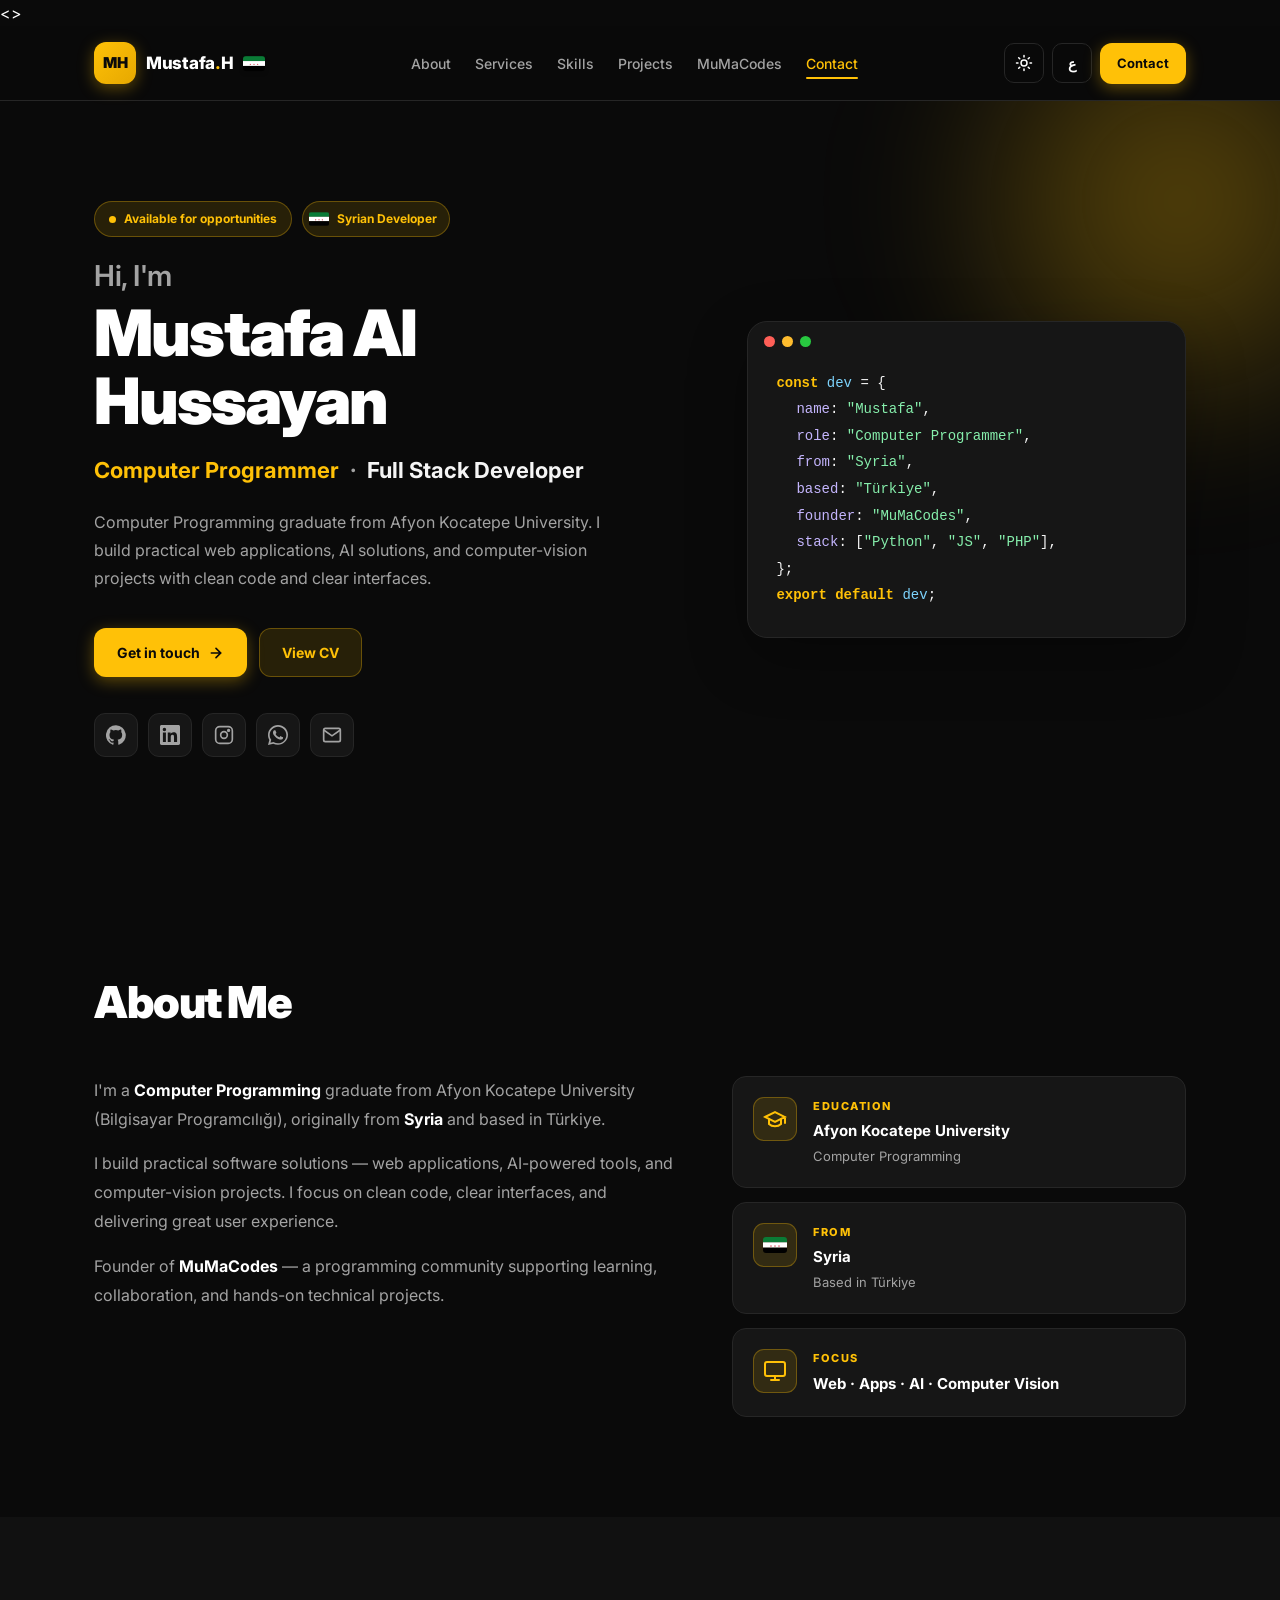
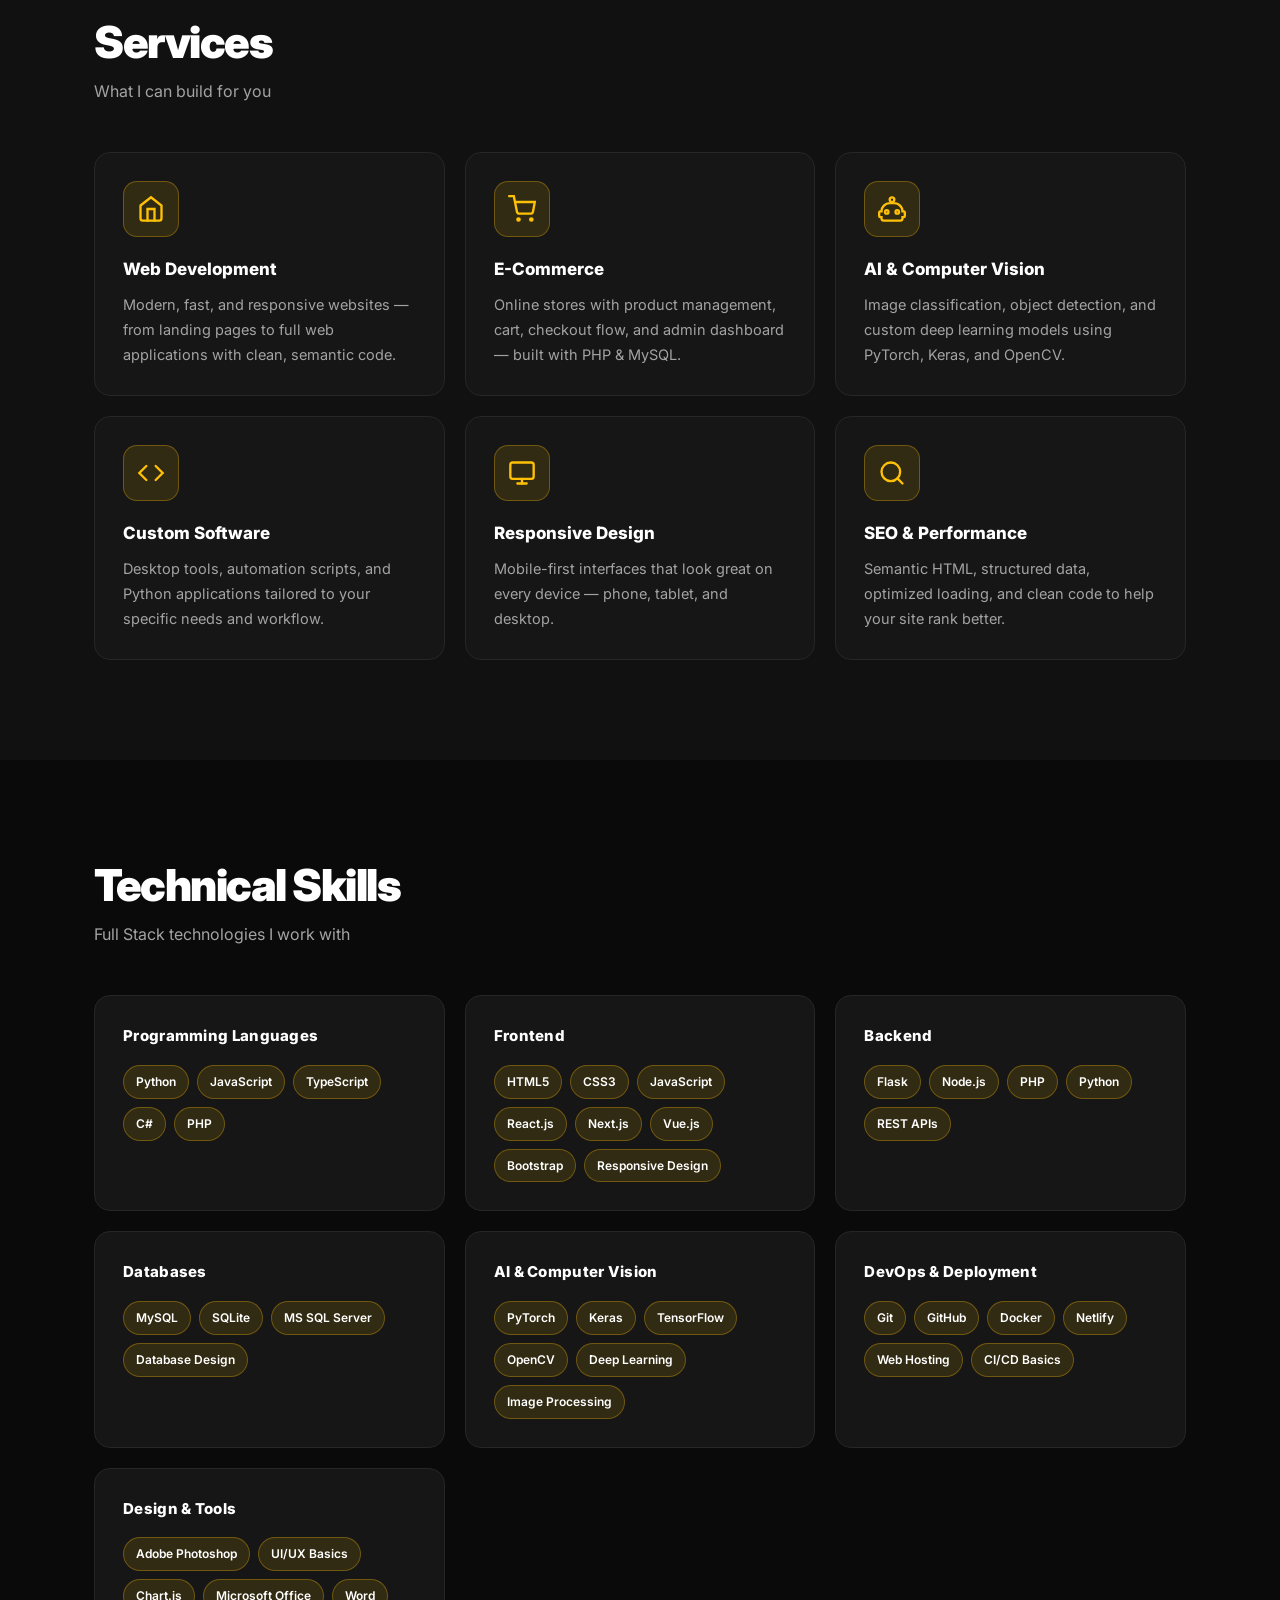
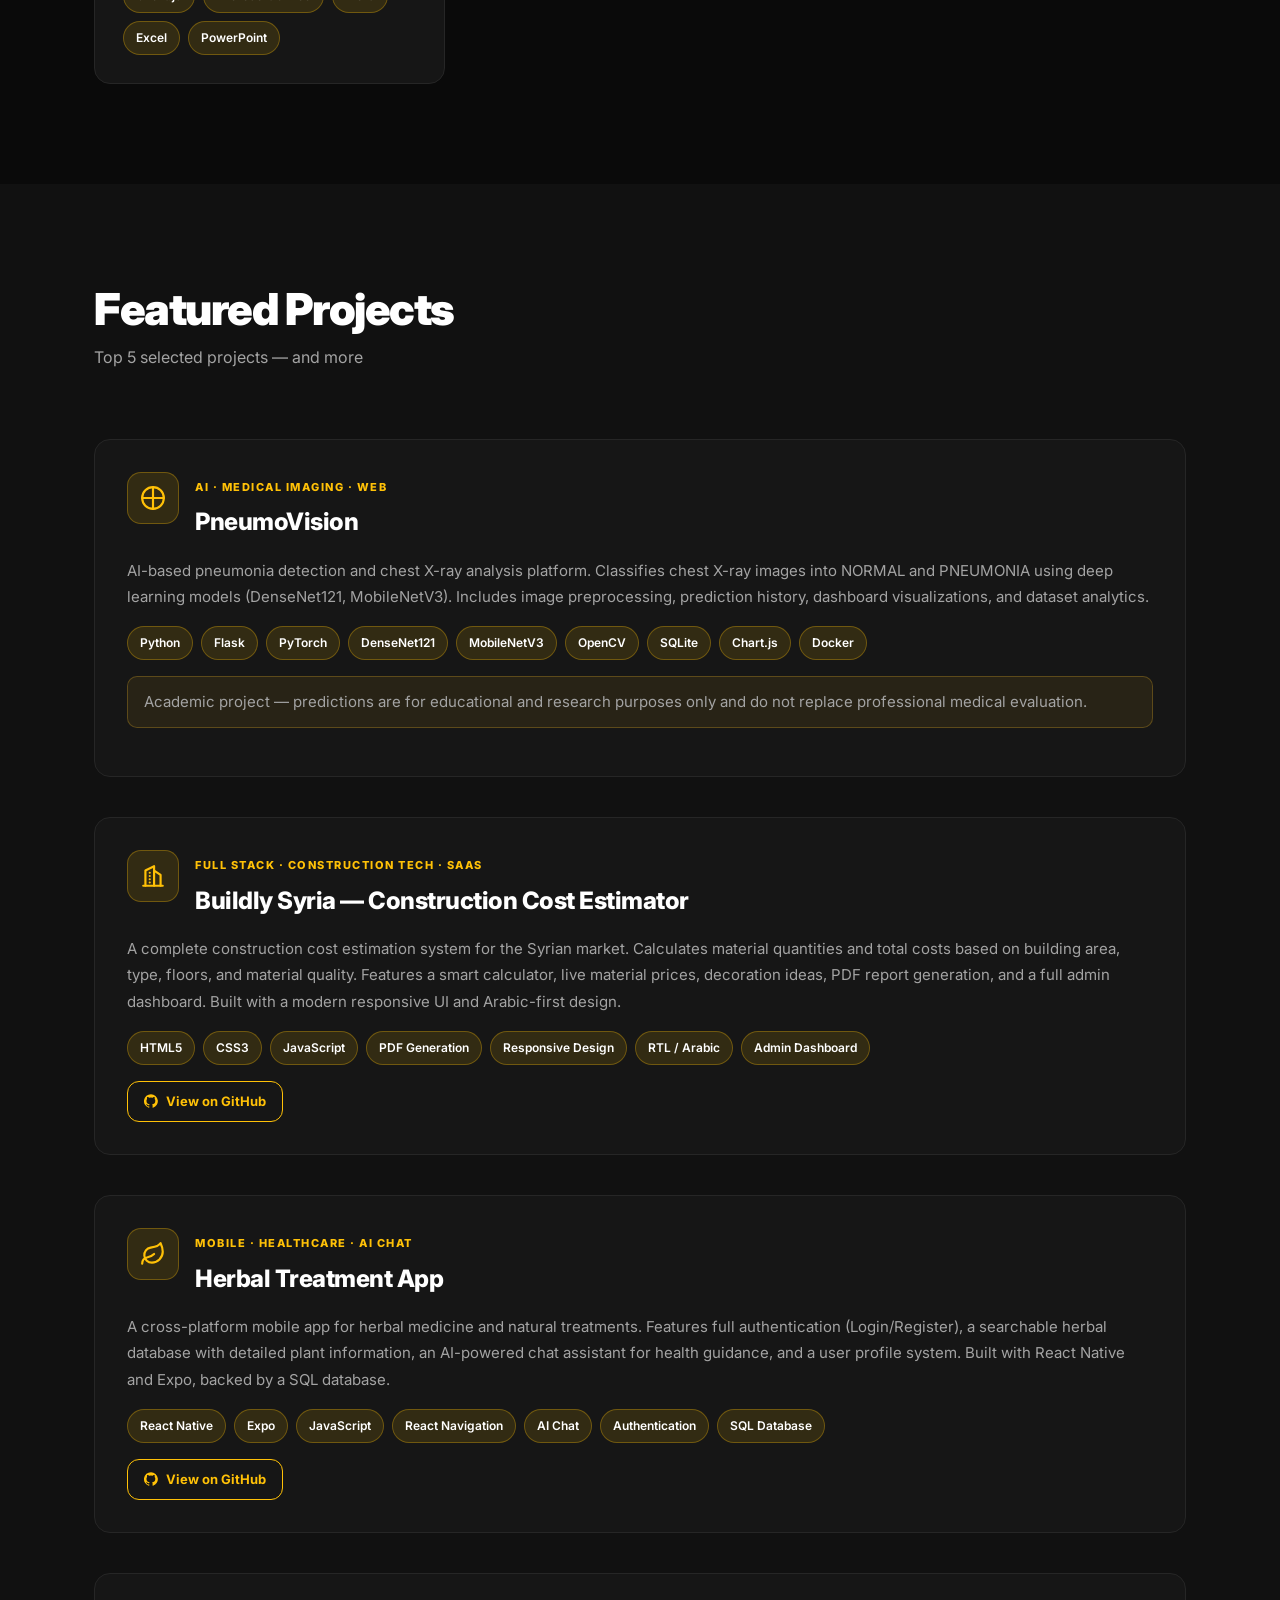
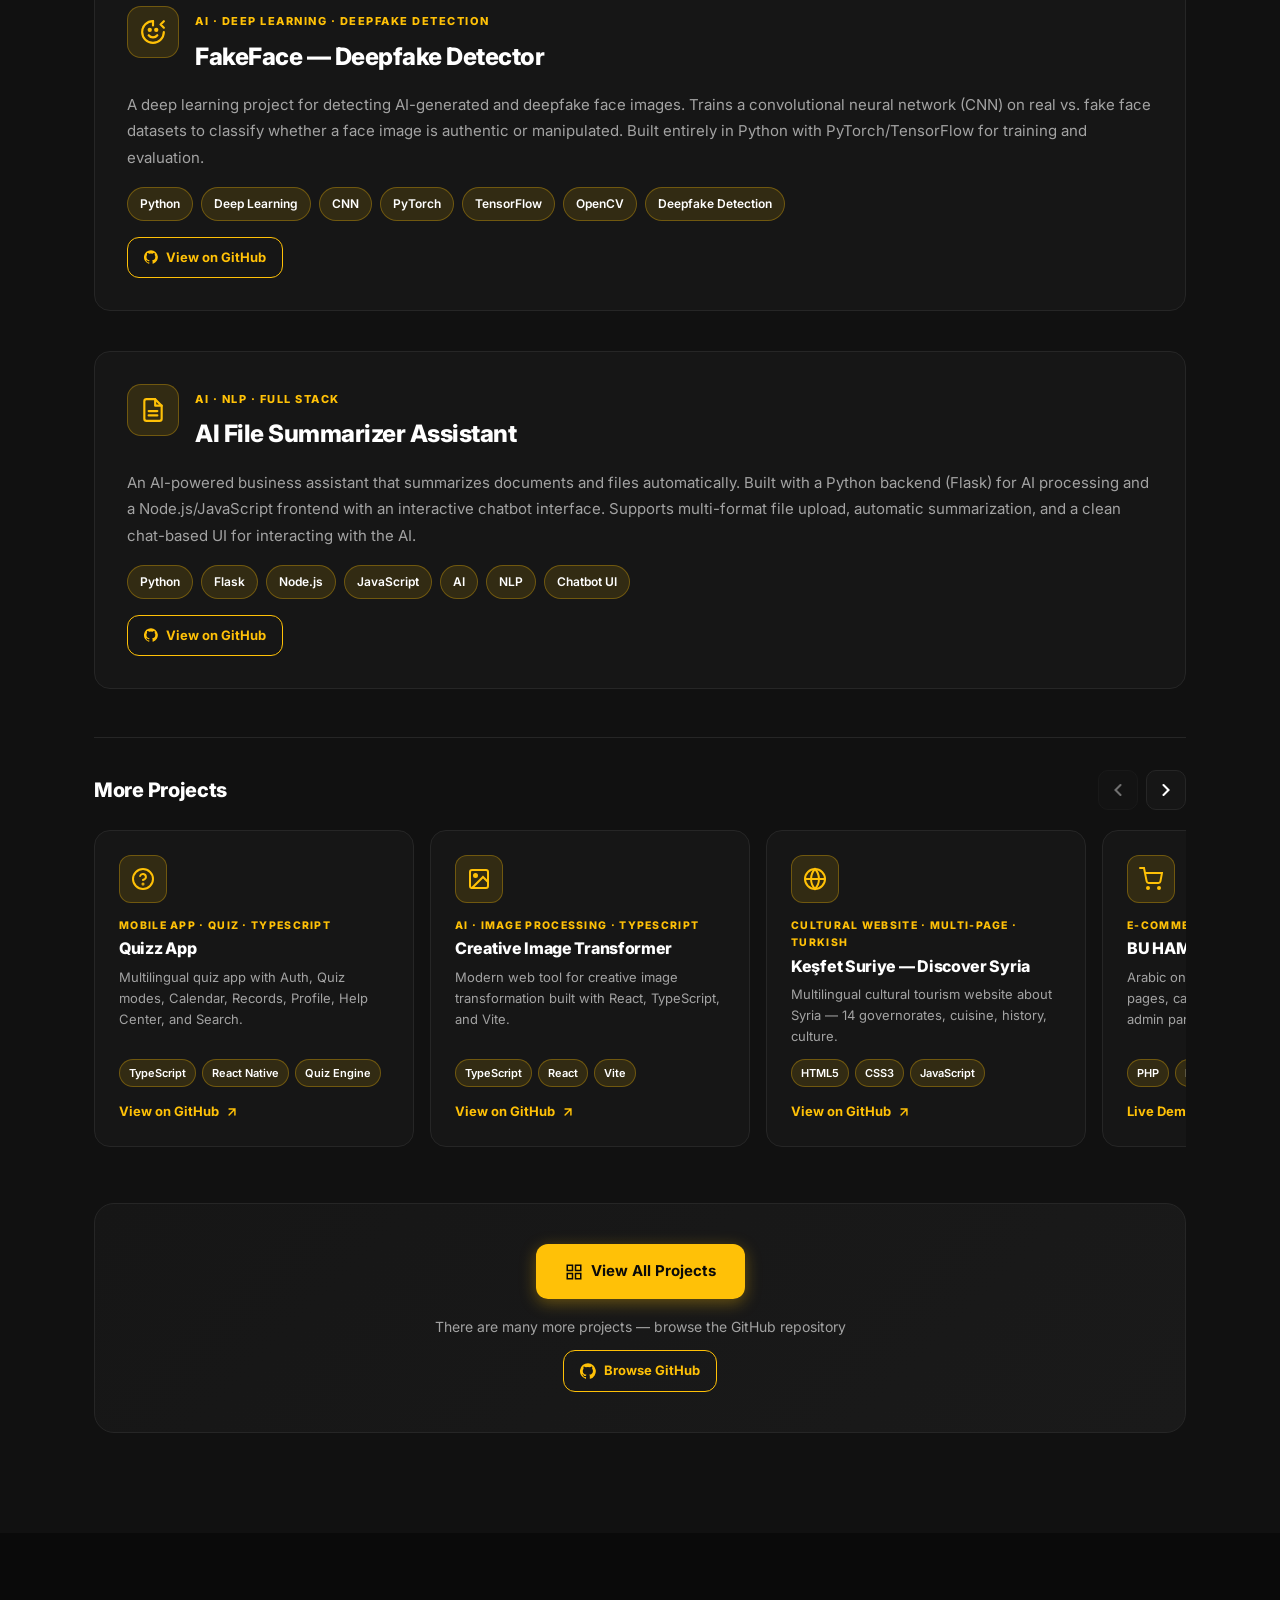
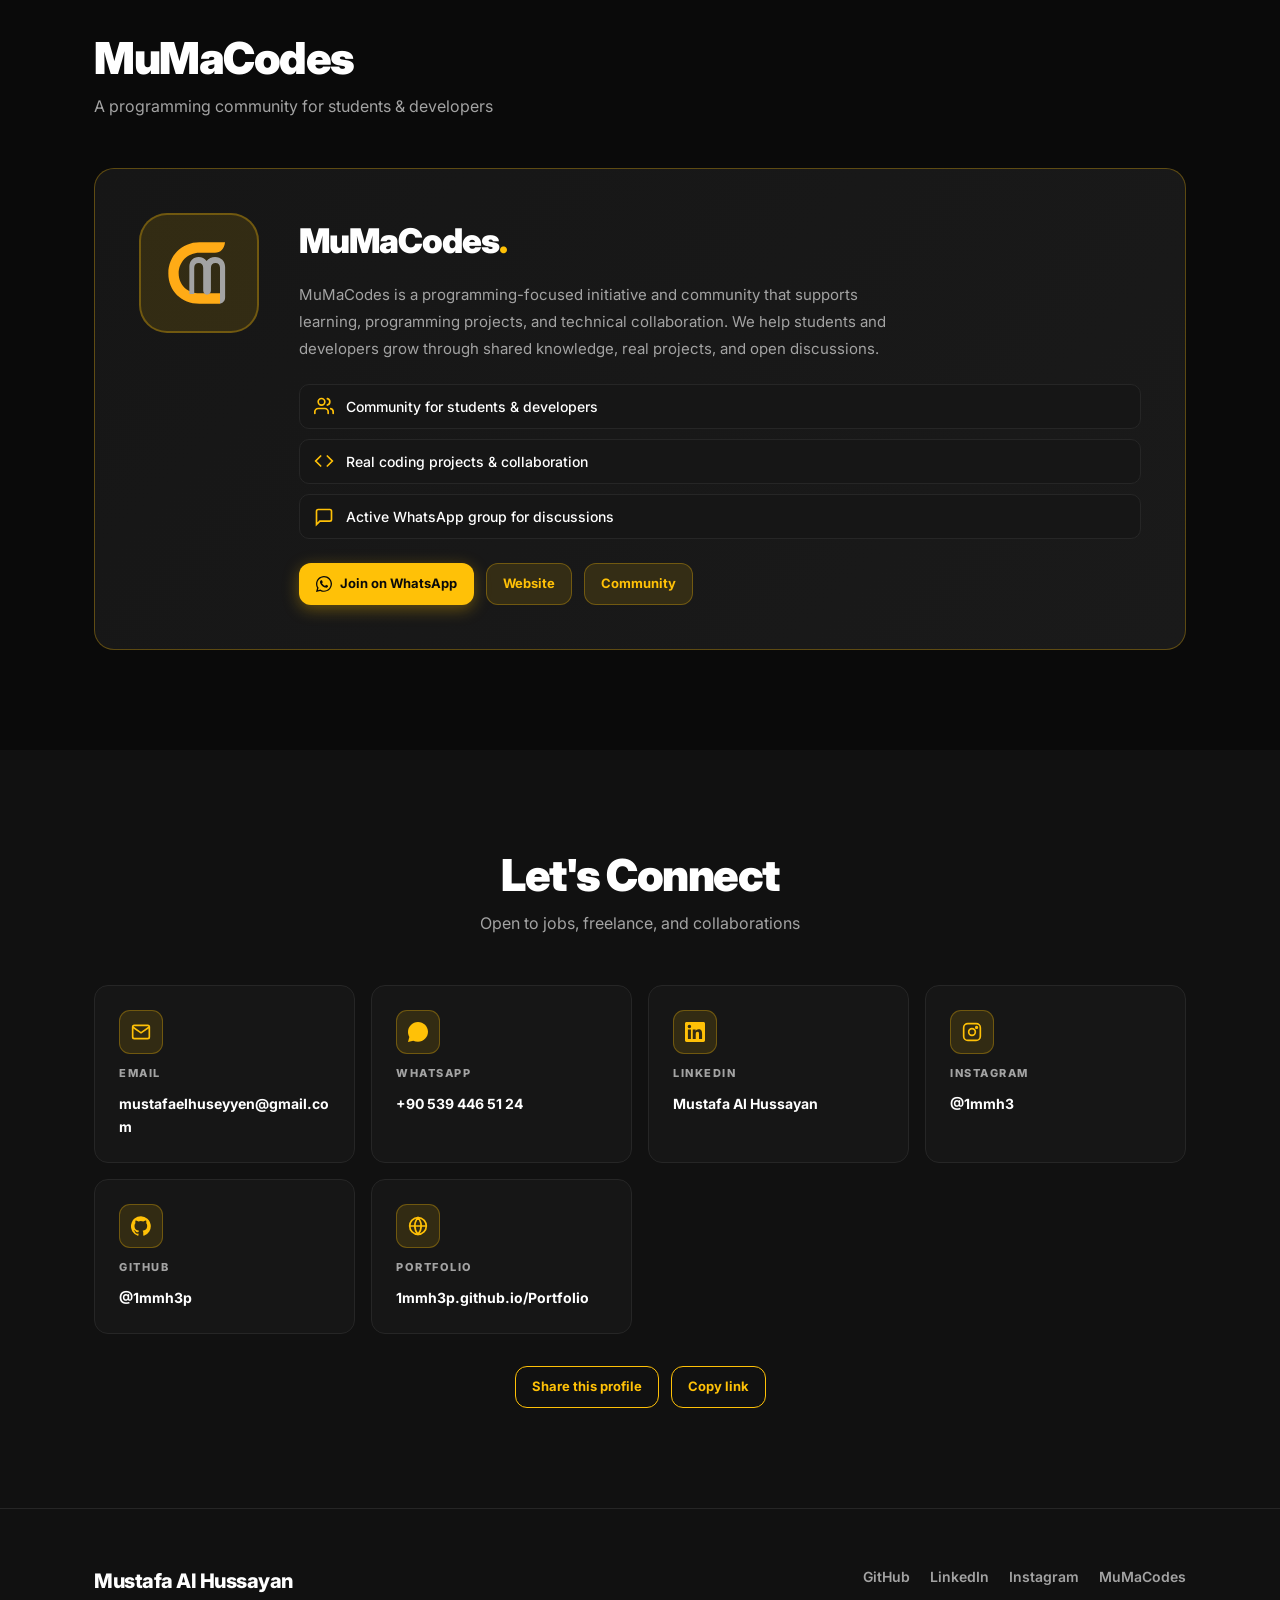
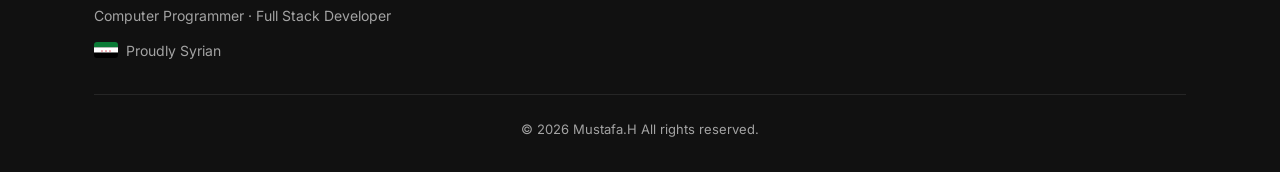
==== commit d560ce42: "Add files via upload" ====
--- a/index.html
+++ b/index.html
@@ -5,17 +5,17 @@
   <meta name="viewport" content="width=device-width, initial-scale=1.0" />
 
   <!-- ===== SEO CORE ===== -->
-  <title>Mustafa El Huseyyen — Computer Programmer | MuMaCodes Founder</title>
-  <meta name="description" content="Mustafa El Huseyyen (مصطفى الحسيان) — Computer Programmer from Syria, based in Türkiye. Founder of MuMaCodes. Web development, AI, computer vision, and software solutions." />
-  <meta name="keywords" content="Mustafa El Huseyyen, مصطفى الحسيان, MuMaCodes, Computer Programming, Software Developer, Syrian developer, Web Developer, Python, Flask, AI, Computer Vision, Portfolio, موماكودس" />
-  <meta name="author" content="Mustafa El Huseyyen" />
+  <title>Mustafa Al Hussayan — Full Stack Developer </title>
+  <meta name="description" content="Mustafa Al Hussayan (مصطفى الحسيان) — Computer Programmer from Syria, based in Türkiye. Founder of MuMaCodes. Web development, AI, computer vision, and software solutions." />
+  <meta name="keywords" content="Mustafa Al Hussayan, مصطفى الحسيان, MuMaCodes, Computer Programming, Full Stack Developer, Syrian developer, Web Developer, Python, Flask, AI, Computer Vision, Portfolio, موماكودس" />
+  <meta name="author" content="Mustafa Al Hussayan" />
   <meta name="robots" content="index, follow, max-image-preview:large" />
   <link rel="canonical" href="https://1mmh3p.github.io/Portfolio/" />
 
   <!-- ===== OPEN GRAPH ===== -->
   <meta property="og:type" content="profile" />
-  <meta property="og:title" content="Mustafa El Huseyyen — Computer Programmer | MuMaCodes" />
-  <meta property="og:description" content="Portfolio of Mustafa El Huseyyen: Web Development, AI, Computer Vision. Founder of MuMaCodes community." />
+  <meta property="og:title" content="Mustafa Al Hussayan — Computer Programmer " />
+  <meta property="og:description" content="Portfolio of Mustafa Al Hussayan: Web Development, AI, Computer Vision. Founder of MuMaCodes community." />
   <meta property="og:url" content="https://1mmh3p.github.io/Portfolio/" />
   <meta property="og:image" content="https://1mmh3p.github.io/Portfolio/assets/og-image.png" />
   <meta property="og:locale" content="en_US" />
@@ -23,7 +23,7 @@
 
   <!-- ===== TWITTER ===== -->
   <meta name="twitter:card" content="summary_large_image" />
-  <meta name="twitter:title" content="Mustafa El Huseyyen — Computer Programmer" />
+  <meta name="twitter:title" content="Mustafa Al Hussayan — Computer Programmer" />
   <meta name="twitter:description" content="Founder of MuMaCodes · Web · AI · Computer Vision" />
 
   <!-- ===== FAVICON ===== -->
@@ -43,9 +43,9 @@
   {
     "@context": "https://schema.org",
     "@type": "Person",
-    "name": "Mustafa El Huseyyen",
+    "name": "Mustafa Al Hussayan",
     "alternateName": ["مصطفى محمد الحسيان", "Mustafa Huseyyen"],
-    "jobTitle": "Computer Programmer & Software Developer",
+    "jobTitle": "Computer Programmer & Full Stack Developer",
     "url": "https://1mmh3p.github.io/Portfolio/",
     "image": "https://1mmh3p.github.io/Portfolio/assets/og-image.png",
     "nationality": "Syrian",
@@ -69,14 +69,14 @@
   }
   </script>
 </head>
-<body>
+<>
 
 <div class="scroll-progress" id="scrollProgress"></div>
 
 <!-- ================= HEADER ================= -->
 <header class="site-header" id="header">
   <div class="container header-inner">
-    <a href="#hero" class="logo" aria-label="Mustafa El Huseyyen home">
+    <a href="#hero" class="logo" aria-label="Mustafa Al Hussayan home">
       <span class="logo-mark">MH</span>
       <span class="logo-text">Mustafa<span class="accent">.</span>H</span>
       <img src="assets/flag-syria.svg" alt="Syria" class="flag-mini" />
@@ -127,12 +127,12 @@
 
       <h1 class="hero-name">
         <span class="hero-greeting" data-i18n="hero_greeting">Hi, I'm</span>
-        Mustafa El Huseyyen
+        Mustafa Al Hussayan
       </h1>
       <h2 class="hero-title">
         <span class="accent" data-i18n="hero_title">Computer Programmer</span>
         <span class="dot-sep">·</span>
-        <span data-i18n="hero_title2">Software Developer</span>
+        <span data-i18n="hero_title2">Full Stack Developer</span>
       </h2>
       <p class="hero-desc" data-i18n="hero_desc">
         Computer Programming graduate from Afyon Kocatepe University.
@@ -145,7 +145,7 @@
           <span data-i18n="hero_cta1">Get in touch</span>
           <svg xmlns="http://www.w3.org/2000/svg" width="16" height="16" viewBox="0 0 24 24" fill="none" stroke="currentColor" stroke-width="2.5" stroke-linecap="round"><path d="M5 12h14M12 5l7 7-7 7"/></svg>
         </a>
-        <a href="#projects" class="btn btn-ghost" data-i18n="hero_cta2">View projects</a>
+        <a href="https://mustafaelhuseyyen.netlify.app/cv%20website/" class="btn btn-ghost" data-i18n="hero_cta2">View CV</a>
       </div>
 
       <div class="hero-social" aria-label="Social links">
@@ -187,7 +187,6 @@
 <section class="section" id="about">
   <div class="container">
     <div class="section-head reveal">
-      <span class="section-num">01</span>
       <h2 class="section-title" data-i18n="about_title">About Me</h2>
     </div>
     <div class="about-grid">
@@ -233,7 +232,7 @@
           </div>
           <div>
             <span class="fact-label" data-i18n="fact_focus">Focus</span>
-            <span class="fact-value">Web · AI · Computer Vision</span>
+            <span class="fact-value">Web · Apps · AI · Computer Vision</span>
           </div>
         </div>
       </div>
@@ -245,7 +244,6 @@
 <section class="section section-alt" id="services">
   <div class="container">
     <div class="section-head reveal">
-      <span class="section-num">02</span>
       <h2 class="section-title" data-i18n="services_title">Services</h2>
       <p class="section-sub" data-i18n="services_sub">What I can build for you</p>
     </div>
@@ -306,140 +304,532 @@
 <section class="section" id="skills">
   <div class="container">
     <div class="section-head reveal">
-      <span class="section-num">03</span>
       <h2 class="section-title" data-i18n="skills_title">Technical Skills</h2>
-      <p class="section-sub" data-i18n="skills_sub">Technologies I work with</p>
+      <p class="section-sub" data-i18n="skills_sub">Full Stack technologies I work with</p>
     </div>
 
     <div class="skills-grid">
+      <!-- Programming Languages -->
       <div class="skill-card reveal">
         <h3 data-i18n="sk_lang">Programming Languages</h3>
         <div class="tags">
-          <span>Python</span><span>JavaScript</span><span>C#</span><span>PHP</span>
-        </div>
-      </div>
+          <span>Python</span>
+          <span>JavaScript</span>
+          <span>TypeScript</span>
+          <span>C#</span>
+          <span>PHP</span>
+        </div>
+      </div>
+
+      <!-- Frontend -->
       <div class="skill-card reveal">
         <h3 data-i18n="sk_front">Frontend</h3>
         <div class="tags">
-          <span>HTML5</span><span>CSS3</span><span>Bootstrap</span><span>JavaScript</span>
-        </div>
-      </div>
+          <span>HTML5</span>
+          <span>CSS3</span>
+          <span>JavaScript</span>
+          <span>React.js</span>
+          <span>Next.js</span>
+          <span>Vue.js</span>
+          <span>Bootstrap</span>
+          <span>Responsive Design</span>
+        </div>
+      </div>
+
+      <!-- Backend -->
       <div class="skill-card reveal">
-        <h3 data-i18n="sk_back">Backend & Databases</h3>
-        <div class="tags">
-          <span>Flask</span><span>MySQL</span><span>SQLite</span>
-        </div>
-      </div>
+        <h3 data-i18n="sk_back">Backend</h3>
+        <div class="tags">
+          <span>Flask</span>
+          <span>Node.js</span>
+          <span>PHP</span>
+          <span>Python</span>
+          <span>REST APIs</span>
+        </div>
+      </div>
+
+      <!-- Databases -->
+      <div class="skill-card reveal">
+        <h3 data-i18n="sk_db">Databases</h3>
+        <div class="tags">
+          <span>MySQL</span>
+          <span>SQLite</span>
+          <span>MS SQL Server</span>
+          <span>Database Design</span>
+        </div>
+      </div>
+
+      <!-- AI & Computer Vision -->
       <div class="skill-card reveal">
         <h3 data-i18n="sk_ai">AI & Computer Vision</h3>
         <div class="tags">
-          <span>PyTorch</span><span>Keras</span><span>TensorFlow</span>
-          <span>OpenCV</span><span>Deep Learning</span>
-        </div>
-      </div>
+          <span>PyTorch</span>
+          <span>Keras</span>
+          <span>TensorFlow</span>
+          <span>OpenCV</span>
+          <span>Deep Learning</span>
+          <span>Image Processing</span>
+        </div>
+      </div>
+
+      <!-- DevOps & Deployment -->
       <div class="skill-card reveal">
-        <h3 data-i18n="sk_tools">Tools</h3>
-        <div class="tags">
-          <span>Git</span><span>GitHub</span><span>Docker</span><span>Chart.js</span>
+        <h3 data-i18n="sk_devops">DevOps & Deployment</h3>
+        <div class="tags">
+          <span>Git</span>
+          <span>GitHub</span>
+          <span>Docker</span>
+          <span>Netlify</span>
+          <span>Web Hosting</span>
+          <span>CI/CD Basics</span>
+        </div>
+      </div>
+
+      <!-- Design & Tools -->
+      <div class="skill-card reveal">
+        <h3 data-i18n="sk_design">Design & Tools</h3>
+        <div class="tags">
+          <span>Adobe Photoshop</span>
+          <span>UI/UX Basics</span>
+          <span>Chart.js</span>
+          <span>Microsoft Office</span>
+          <span>Word</span>
+          <span>Excel</span>
+          <span>PowerPoint</span>
         </div>
       </div>
     </div>
   </div>
 </section>
-
 <!-- ================= PROJECTS ================= -->
 <section class="section section-alt" id="projects">
   <div class="container">
     <div class="section-head reveal">
-      <span class="section-num">04</span>
       <h2 class="section-title" data-i18n="proj_title">Featured Projects</h2>
-      <p class="section-sub" data-i18n="proj_sub">Selected work in AI, web, and computer vision</p>
-    </div>
-
-    <!-- PNEUMOVISION -->
-    <article class="project-card reveal">
-      <div class="project-head">
-        <div class="project-icon">
-          <svg xmlns="http://www.w3.org/2000/svg" width="26" height="26" viewBox="0 0 24 24" fill="none" stroke="currentColor" stroke-width="2" stroke-linecap="round"><path d="M12 2v20M2 12h20"/><circle cx="12" cy="12" r="10"/></svg>
-        </div>
-        <div>
-          <span class="project-cat" data-i18n="p1_cat">AI · Medical Imaging · Web</span>
-          <h3>PneumoVision</h3>
-        </div>
-      </div>
-      <p data-i18n="p1_desc">
-        AI-based pneumonia detection and chest X-ray analysis platform.
-        Classifies chest X-ray images into NORMAL and PNEUMONIA using deep learning
-        models (DenseNet121, MobileNetV3). Includes image preprocessing,
-        prediction history, dashboard visualizations, and dataset analytics.
-      </p>
-      <div class="tags">
-        <span>Python</span><span>Flask</span><span>PyTorch</span>
-        <span>DenseNet121</span><span>MobileNetV3</span><span>OpenCV</span>
-        <span>SQLite</span><span>Chart.js</span><span>Docker</span>
-      </div>
-      <p class="disclaimer" data-i18n="p1_disc">
-        Academic project — predictions are for educational and research purposes only
-        and do not replace professional medical evaluation.
-      </p>
-    </article>
-
-    <!-- BU HAMAD STORE -->
-    <article class="project-card reveal">
-      <div class="project-head">
-        <div class="project-icon">
-          <svg xmlns="http://www.w3.org/2000/svg" width="26" height="26" viewBox="0 0 24 24" fill="none" stroke="currentColor" stroke-width="2" stroke-linecap="round"><circle cx="9" cy="21" r="1"/><circle cx="20" cy="21" r="1"/><path d="M1 1h4l2.68 13.39a2 2 0 0 0 2 1.61h9.72a2 2 0 0 0 2-1.61L23 6H6"/></svg>
-        </div>
-        <div>
-          <span class="project-cat" data-i18n="p2_cat">E-commerce · Web</span>
-          <h3>BU HAMAD STORE</h3>
-        </div>
-      </div>
-      <p data-i18n="p2_desc">
-        Arabic-language online marketplace for displaying and managing products
-        and facilitating customer orders. Database-backed architecture with
-        product pages, categories, checkout flow, and administration panel.
-      </p>
-      <div class="tags">
-        <span>PHP</span><span>MySQL</span><span>HTML</span><span>CSS</span><span>JavaScript</span>
-      </div>
-      <div class="project-links">
-        <a href="https://buhamad.store/" target="_blank" rel="noopener" class="btn btn-sm btn-outline">
-          <span data-i18n="live_demo">Live Demo</span>
-          <svg xmlns="http://www.w3.org/2000/svg" width="14" height="14" viewBox="0 0 24 24" fill="none" stroke="currentColor" stroke-width="2.5" stroke-linecap="round"><path d="M7 17 17 7M7 7h10v10"/></svg>
+      <p class="section-sub" data-i18n="proj_sub">Top 5 selected projects — and more</p>
+    </div>
+
+    <!-- ========== 5 FEATURED PROJECTS (Always visible) ========== -->
+    <div class="featured-projects">
+
+      <!-- PNEUMOVISION -->
+      <article class="project-card reveal" data-category="ai">
+        <div class="project-head">
+          <div class="project-icon">
+            <svg xmlns="http://www.w3.org/2000/svg" width="26" height="26" viewBox="0 0 24 24" fill="none" stroke="currentColor" stroke-width="2" stroke-linecap="round"><path d="M12 2v20M2 12h20"/><circle cx="12" cy="12" r="10"/></svg>
+          </div>
+          <div>
+            <span class="project-cat" data-i18n="p1_cat">AI · Medical Imaging · Web</span>
+            <h3>PneumoVision</h3>
+          </div>
+        </div>
+        <p data-i18n="p1_desc">AI-based pneumonia detection and chest X-ray analysis platform. Classifies chest X-ray images into NORMAL and PNEUMONIA using deep learning models (DenseNet121, MobileNetV3). Includes image preprocessing, prediction history, dashboard visualizations, and dataset analytics.</p>
+        <div class="tags">
+          <span>Python</span><span>Flask</span><span>PyTorch</span>
+          <span>DenseNet121</span><span>MobileNetV3</span><span>OpenCV</span>
+          <span>SQLite</span><span>Chart.js</span><span>Docker</span>
+        </div>
+        <p class="disclaimer" data-i18n="p1_disc">Academic project — predictions are for educational and research purposes only and do not replace professional medical evaluation.</p>
+      </article>
+
+      <!-- BUILDLY -->
+      <article class="project-card reveal" data-category="saas">
+        <div class="project-head">
+          <div class="project-icon">
+            <svg xmlns="http://www.w3.org/2000/svg" width="26" height="26" viewBox="0 0 24 24" fill="none" stroke="currentColor" stroke-width="2" stroke-linecap="round" stroke-linejoin="round"><path d="M3 21h18"/><path d="M5 21V7l8-4v18"/><path d="M19 21V11l-6-4"/><path d="M9 9v.01M9 12v.01M9 15v.01M9 18v.01"/></svg>
+          </div>
+          <div>
+            <span class="project-cat" data-i18n="p8_cat">Full Stack · Construction Tech · SaaS</span>
+            <h3 data-i18n="p8_title">Buildly Syria — Construction Cost Estimator</h3>
+          </div>
+        </div>
+        <p data-i18n="p8_desc">A complete construction cost estimation system for the Syrian market. Calculates material quantities and total costs based on building area, type, floors, and material quality. Features a smart calculator, live material prices, decoration ideas, PDF report generation, and a full admin dashboard.</p>
+        <div class="tags">
+          <span>HTML5</span><span>CSS3</span><span>JavaScript</span>
+          <span>PDF Generation</span><span>Responsive Design</span>
+          <span>RTL / Arabic</span><span>Admin Dashboard</span>
+        </div>
+        <div class="project-links">
+          <a href="https://github.com/1mmh3p/buildly" target="_blank" rel="noopener" class="btn btn-sm btn-outline">
+            <svg xmlns="http://www.w3.org/2000/svg" width="14" height="14" viewBox="0 0 24 24" fill="currentColor"><path d="M12 .3a12 12 0 0 0-3.8 23.4c.6.1.8-.3.8-.6v-2c-3.3.7-4-1.6-4-1.6-.6-1.4-1.4-1.8-1.4-1.8-1-.7.1-.7.1-.7 1.2.1 1.8 1.2 1.8 1.2 1 1.8 2.8 1.3 3.5 1 .1-.8.4-1.3.7-1.6-2.7-.3-5.5-1.3-5.5-5.9 0-1.3.5-2.4 1.2-3.2-.1-.3-.5-1.5.1-3.2 0 0 1-.3 3.3 1.2a11.5 11.5 0 0 1 6 0c2.3-1.5 3.3-1.2 3.3-1.2.6 1.7.2 2.9.1 3.2.8.8 1.2 1.9 1.2 3.2 0 4.6-2.8 5.6-5.5 5.9.4.4.8 1.1.8 2.2v3.3c0 .3.2.7.8.6A12 12 0 0 0 12 .3"/></svg>
+            <span data-i18n="view_github">View on GitHub</span>
+          </a>
+        </div>
+      </article>
+
+      <!-- HERBAL TREATMENT APP -->
+      <article class="project-card reveal" data-category="mobile">
+        <div class="project-head">
+          <div class="project-icon">
+            <svg xmlns="http://www.w3.org/2000/svg" width="26" height="26" viewBox="0 0 24 24" fill="none" stroke="currentColor" stroke-width="2" stroke-linecap="round" stroke-linejoin="round"><path d="M11 20A7 7 0 0 1 9.8 6.1C15.5 5 17 4.48 19 2c1 2 2 4.18 2 8 0 5.5-4.78 10-10 10Z"/><path d="M2 21c0-3 1.85-5.36 5.08-6C9.5 14.52 12 13 13 12"/></svg>
+          </div>
+          <div>
+            <span class="project-cat" data-i18n="p9_cat">Mobile · Healthcare · AI Chat</span>
+            <h3 data-i18n="p9_title">Herbal Treatment App</h3>
+          </div>
+        </div>
+        <p data-i18n="p9_desc">A cross-platform mobile app for herbal medicine and natural treatments. Features full authentication (Login/Register), a searchable herbal database, an AI-powered chat assistant, and a user profile system. Built with React Native and Expo, backed by a SQL database.</p>
+        <div class="tags">
+          <span>React Native</span><span>Expo</span><span>JavaScript</span>
+          <span>React Navigation</span><span>AI Chat</span><span>Authentication</span>
+          <span>SQL Database</span>
+        </div>
+        <div class="project-links">
+          <a href="https://github.com/1mmh3p/herbal-treatment-app" target="_blank" rel="noopener" class="btn btn-sm btn-outline">
+            <svg xmlns="http://www.w3.org/2000/svg" width="14" height="14" viewBox="0 0 24 24" fill="currentColor"><path d="M12 .3a12 12 0 0 0-3.8 23.4c.6.1.8-.3.8-.6v-2c-3.3.7-4-1.6-4-1.6-.6-1.4-1.4-1.8-1.4-1.8-1-.7.1-.7.1-.7 1.2.1 1.8 1.2 1.8 1.2 1 1.8 2.8 1.3 3.5 1 .1-.8.4-1.3.7-1.6-2.7-.3-5.5-1.3-5.5-5.9 0-1.3.5-2.4 1.2-3.2-.1-.3-.5-1.5.1-3.2 0 0 1-.3 3.3 1.2a11.5 11.5 0 0 1 6 0c2.3-1.5 3.3-1.2 3.3-1.2.6 1.7.2 2.9.1 3.2.8.8 1.2 1.9 1.2 3.2 0 4.6-2.8 5.6-5.5 5.9.4.4.8 1.1.8 2.2v3.3c0 .3.2.7.8.6A12 12 0 0 0 12 .3"/></svg>
+            <span data-i18n="view_github">View on GitHub</span>
+          </a>
+        </div>
+      </article>
+
+      <!-- FAKEFACE -->
+      <article class="project-card reveal" data-category="ai">
+        <div class="project-head">
+          <div class="project-icon">
+            <svg xmlns="http://www.w3.org/2000/svg" width="26" height="26" viewBox="0 0 24 24" fill="none" stroke="currentColor" stroke-width="2" stroke-linecap="round" stroke-linejoin="round"><path d="M12 2a10 10 0 1 0 10 10"/><path d="M12 2v4"/><circle cx="9" cy="10" r="1" fill="currentColor"/><circle cx="15" cy="10" r="1" fill="currentColor"/><path d="M8 15s1.5 2 4 2 4-2 4-2"/><path d="M19 5l3-3M22 8l-3-3"/></svg>
+          </div>
+          <div>
+            <span class="project-cat" data-i18n="p6_cat">AI · Deep Learning · Deepfake Detection</span>
+            <h3 data-i18n="p6_title">FakeFace — Deepfake Detector</h3>
+          </div>
+        </div>
+        <p data-i18n="p6_desc">A deep learning project for detecting AI-generated and deepfake face images. Trains a CNN on real vs. fake face datasets to classify whether a face image is authentic or manipulated.</p>
+        <div class="tags">
+          <span>Python</span><span>Deep Learning</span><span>CNN</span>
+          <span>PyTorch</span><span>TensorFlow</span><span>OpenCV</span>
+          <span>Deepfake Detection</span>
+        </div>
+        <div class="project-links">
+          <a href="https://github.com/1mmh3p/FakeFace" target="_blank" rel="noopener" class="btn btn-sm btn-outline">
+            <svg xmlns="http://www.w3.org/2000/svg" width="14" height="14" viewBox="0 0 24 24" fill="currentColor"><path d="M12 .3a12 12 0 0 0-3.8 23.4c.6.1.8-.3.8-.6v-2c-3.3.7-4-1.6-4-1.6-.6-1.4-1.4-1.8-1.4-1.8-1-.7.1-.7.1-.7 1.2.1 1.8 1.2 1.8 1.2 1 1.8 2.8 1.3 3.5 1 .1-.8.4-1.3.7-1.6-2.7-.3-5.5-1.3-5.5-5.9 0-1.3.5-2.4 1.2-3.2-.1-.3-.5-1.5.1-3.2 0 0 1-.3 3.3 1.2a11.5 11.5 0 0 1 6 0c2.3-1.5 3.3-1.2 3.3-1.2.6 1.7.2 2.9.1 3.2.8.8 1.2 1.9 1.2 3.2 0 4.6-2.8 5.6-5.5 5.9.4.4.8 1.1.8 2.2v3.3c0 .3.2.7.8.6A12 12 0 0 0 12 .3"/></svg>
+            <span data-i18n="view_github">View on GitHub</span>
+          </a>
+        </div>
+      </article>
+
+      <!-- AI FILE SUMMARIZER -->
+      <article class="project-card reveal" data-category="ai">
+        <div class="project-head">
+          <div class="project-icon">
+            <svg xmlns="http://www.w3.org/2000/svg" width="26" height="26" viewBox="0 0 24 24" fill="none" stroke="currentColor" stroke-width="2" stroke-linecap="round" stroke-linejoin="round"><path d="M14 2H6a2 2 0 0 0-2 2v16a2 2 0 0 0 2 2h12a2 2 0 0 0 2-2V8z"/><polyline points="14 2 14 8 20 8"/><line x1="16" y1="13" x2="8" y2="13"/><line x1="16" y1="17" x2="8" y2="17"/></svg>
+          </div>
+          <div>
+            <span class="project-cat" data-i18n="p5_cat">AI · NLP · Full Stack</span>
+            <h3 data-i18n="p5_title">AI File Summarizer Assistant</h3>
+          </div>
+        </div>
+        <p data-i18n="p5_desc">An AI-powered business assistant that summarizes documents and files automatically. Built with a Python backend (Flask) for AI processing and a Node.js/JavaScript frontend with an interactive chatbot interface.</p>
+        <div class="tags">
+          <span>Python</span><span>Flask</span><span>Node.js</span>
+          <span>JavaScript</span><span>AI</span><span>NLP</span><span>Chatbot UI</span>
+        </div>
+        <div class="project-links">
+          <a href="https://github.com/1mmh3p/AI-Destekli-Dosya-zetleme-Asistan-" target="_blank" rel="noopener" class="btn btn-sm btn-outline">
+            <svg xmlns="http://www.w3.org/2000/svg" width="14" height="14" viewBox="0 0 24 24" fill="currentColor"><path d="M12 .3a12 12 0 0 0-3.8 23.4c.6.1.8-.3.8-.6v-2c-3.3.7-4-1.6-4-1.6-.6-1.4-1.4-1.8-1.4-1.8-1-.7.1-.7.1-.7 1.2.1 1.8 1.2 1.8 1.2 1 1.8 2.8 1.3 3.5 1 .1-.8.4-1.3.7-1.6-2.7-.3-5.5-1.3-5.5-5.9 0-1.3.5-2.4 1.2-3.2-.1-.3-.5-1.5.1-3.2 0 0 1-.3 3.3 1.2a11.5 11.5 0 0 1 6 0c2.3-1.5 3.3-1.2 3.3-1.2.6 1.7.2 2.9.1 3.2.8.8 1.2 1.9 1.2 3.2 0 4.6-2.8 5.6-5.5 5.9.4.4.8 1.1.8 2.2v3.3c0 .3.2.7.8.6A12 12 0 0 0 12 .3"/></svg>
+            <span data-i18n="view_github">View on GitHub</span>
+          </a>
+        </div>
+      </article>
+
+    </div>
+
+    <!-- ========== SLIDE: More Projects ========== -->
+    <div class="more-projects-wrap reveal">
+      <div class="more-projects-header">
+        <h3 data-i18n="more_projects_title">More Projects</h3>
+        <div class="slide-controls">
+          <button class="slide-btn" id="slidePrev" aria-label="Previous">
+            <svg xmlns="http://www.w3.org/2000/svg" width="20" height="20" viewBox="0 0 24 24" fill="none" stroke="currentColor" stroke-width="2.5" stroke-linecap="round"><path d="m15 18-6-6 6-6"/></svg>
+          </button>
+          <button class="slide-btn" id="slideNext" aria-label="Next">
+            <svg xmlns="http://www.w3.org/2000/svg" width="20" height="20" viewBox="0 0 24 24" fill="none" stroke="currentColor" stroke-width="2.5" stroke-linecap="round"><path d="m9 18 6-6-6-6"/></svg>
+          </button>
+        </div>
+      </div>
+
+      <div class="slide-track" id="slideTrack">
+
+        <!-- QUIZZ APP -->
+        <article class="slide-card">
+          <div class="slide-icon">
+            <svg xmlns="http://www.w3.org/2000/svg" width="24" height="24" viewBox="0 0 24 24" fill="none" stroke="currentColor" stroke-width="2" stroke-linecap="round"><circle cx="12" cy="12" r="10"/><path d="M9.09 9a3 3 0 0 1 5.83 1c0 2-3 3-3 3"/><circle cx="12" cy="17" r="0.5" fill="currentColor"/></svg>
+          </div>
+          <span class="slide-cat" data-i18n="p4_cat">Mobile · Quiz · TypeScript</span>
+          <h4 data-i18n="p4_title">Quizz App</h4>
+          <p data-i18n="p4_desc_short">Multilingual quiz app with Auth, Quiz modes, Calendar, Records, Profile, Help Center, and Search.</p>
+          <div class="slide-tags">
+            <span>TypeScript</span><span>React Native</span><span>Quiz Engine</span>
+          </div>
+          <a href="https://github.com/1mmh3p/Quizz-App" target="_blank" rel="noopener" class="slide-link">
+            <span data-i18n="view_github">View on GitHub</span>
+            <svg xmlns="http://www.w3.org/2000/svg" width="14" height="14" viewBox="0 0 24 24" fill="none" stroke="currentColor" stroke-width="2.5" stroke-linecap="round"><path d="M7 17 17 7M7 7h10v10"/></svg>
+          </a>
+        </article>
+
+        <!-- CREATIVE IMAGE TRANSFORMER -->
+        <article class="slide-card">
+          <div class="slide-icon">
+            <svg xmlns="http://www.w3.org/2000/svg" width="24" height="24" viewBox="0 0 24 24" fill="none" stroke="currentColor" stroke-width="2" stroke-linecap="round"><rect x="3" y="3" width="18" height="18" rx="2"/><circle cx="8.5" cy="8.5" r="1.5" fill="currentColor"/><path d="m21 15-5-5L5 21"/></svg>
+          </div>
+          <span class="slide-cat" data-i18n="p10_cat">AI · Image Processing · TS</span>
+          <h4 data-i18n="p10_title">Creative Image Transformer</h4>
+          <p data-i18n="p10_desc_short">Modern web tool for creative image transformation built with React, TypeScript, and Vite.</p>
+          <div class="slide-tags">
+            <span>TypeScript</span><span>React</span><span>Vite</span>
+          </div>
+          <a href="https://github.com/1mmh3p/Creative-Image-Transformer" target="_blank" rel="noopener" class="slide-link">
+            <span data-i18n="view_github">View on GitHub</span>
+            <svg xmlns="http://www.w3.org/2000/svg" width="14" height="14" viewBox="0 0 24 24" fill="none" stroke="currentColor" stroke-width="2.5" stroke-linecap="round"><path d="M7 17 17 7M7 7h10v10"/></svg>
+          </a>
+        </article>
+
+        <!-- KESFET SURIYE -->
+        <article class="slide-card">
+          <div class="slide-icon">
+            <svg xmlns="http://www.w3.org/2000/svg" width="24" height="24" viewBox="0 0 24 24" fill="none" stroke="currentColor" stroke-width="2" stroke-linecap="round"><circle cx="12" cy="12" r="10"/><path d="M2 12h20"/><path d="M12 2a15.3 15.3 0 0 1 4 10 15.3 15.3 0 0 1-4 10 15.3 15.3 0 0 1-4-10 15.3 15.3 0 0 1 4-10z"/></svg>
+          </div>
+          <span class="slide-cat" data-i18n="p7_cat">Cultural Website · Multi-Page</span>
+          <h4 data-i18n="p7_title">Keşfet Suriye</h4>
+          <p data-i18n="p7_desc_short">Multilingual cultural tourism website about Syria — 14 governorates, cuisine, history, culture.</p>
+          <div class="slide-tags">
+            <span>HTML5</span><span>CSS3</span><span>JavaScript</span>
+          </div>
+          <a href="https://github.com/1mmh3p/kesfet-suriye-website" target="_blank" rel="noopener" class="slide-link">
+            <span data-i18n="view_github">View on GitHub</span>
+            <svg xmlns="http://www.w3.org/2000/svg" width="14" height="14" viewBox="0 0 24 24" fill="none" stroke="currentColor" stroke-width="2.5" stroke-linecap="round"><path d="M7 17 17 7M7 7h10v10"/></svg>
+          </a>
+        </article>
+
+        <!-- BU HAMAD STORE -->
+        <article class="slide-card">
+          <div class="slide-icon">
+            <svg xmlns="http://www.w3.org/2000/svg" width="24" height="24" viewBox="0 0 24 24" fill="none" stroke="currentColor" stroke-width="2" stroke-linecap="round"><circle cx="9" cy="21" r="1"/><circle cx="20" cy="21" r="1"/><path d="M1 1h4l2.68 13.39a2 2 0 0 0 2 1.61h9.72a2 2 0 0 0 2-1.61L23 6H6"/></svg>
+          </div>
+          <span class="slide-cat" data-i18n="p2_cat">E-commerce · Web</span>
+          <h4>BU HAMAD STORE</h4>
+          <p data-i18n="p2_desc_short">Arabic online marketplace with product pages, categories, checkout flow, and admin panel.</p>
+          <div class="slide-tags">
+            <span>PHP</span><span>MySQL</span><span>JavaScript</span>
+          </div>
+          <a href="https://buhamad.store/" target="_blank" rel="noopener" class="slide-link">
+            <span data-i18n="live_demo">Live Demo</span>
+            <svg xmlns="http://www.w3.org/2000/svg" width="14" height="14" viewBox="0 0 24 24" fill="none" stroke="currentColor" stroke-width="2.5" stroke-linecap="round"><path d="M7 17 17 7M7 7h10v10"/></svg>
+          </a>
+        </article>
+
+      </div>
+    </div>
+
+    <!-- ========== CTA: View All + GitHub ========== -->
+    <div class="projects-cta reveal">
+      <button class="btn btn-primary btn-lg" id="viewAllProjects">
+        <svg xmlns="http://www.w3.org/2000/svg" width="18" height="18" viewBox="0 0 24 24" fill="none" stroke="currentColor" stroke-width="2" stroke-linecap="round"><rect x="3" y="3" width="7" height="7"/><rect x="14" y="3" width="7" height="7"/><rect x="3" y="14" width="7" height="7"/><rect x="14" y="14" width="7" height="7"/></svg>
+        <span data-i18n="view_all_projects">View All Projects</span>
+      </button>
+      <p class="cta-note" data-i18n="more_on_github">There are many more projects — browse the GitHub repository</p>
+      <a href="https://github.com/1mmh3p?tab=repositories" target="_blank" rel="noopener" class="btn btn-outline btn-sm">
+        <svg xmlns="http://www.w3.org/2000/svg" width="16" height="16" viewBox="0 0 24 24" fill="currentColor"><path d="M12 .3a12 12 0 0 0-3.8 23.4c.6.1.8-.3.8-.6v-2c-3.3.7-4-1.6-4-1.6-.6-1.4-1.4-1.8-1.4-1.8-1-.7.1-.7.1-.7 1.2.1 1.8 1.2 1.8 1.2 1 1.8 2.8 1.3 3.5 1 .1-.8.4-1.3.7-1.6-2.7-.3-5.5-1.3-5.5-5.9 0-1.3.5-2.4 1.2-3.2-.1-.3-.5-1.5.1-3.2 0 0 1-.3 3.3 1.2a11.5 11.5 0 0 1 6 0c2.3-1.5 3.3-1.2 3.3-1.2.6 1.7.2 2.9.1 3.2.8.8 1.2 1.9 1.2 3.2 0 4.6-2.8 5.6-5.5 5.9.4.4.8 1.1.8 2.2v3.3c0 .3.2.7.8.6A12 12 0 0 0 12 .3"/></svg>
+        <span data-i18n="browse_github">Browse GitHub</span>
+      </a>
+    </div>
+
+  </div>
+</section>
+
+<!-- ========== MODAL: All Projects ========== -->
+<div class="projects-modal" id="projectsModal" aria-hidden="true" role="dialog" aria-modal="true">
+  <div class="modal-overlay" data-close-modal></div>
+  <div class="modal-content">
+    <div class="modal-header">
+      <h3 data-i18n="modal_title">All Projects</h3>
+      <button class="modal-close" id="modalClose" aria-label="Close">
+        <svg xmlns="http://www.w3.org/2000/svg" width="22" height="22" viewBox="0 0 24 24" fill="none" stroke="currentColor" stroke-width="2.5" stroke-linecap="round"><path d="M18 6 6 18M6 6l12 12"/></svg>
+      </button>
+    </div>
+
+    <div class="modal-filters">
+      <button class="filter-btn active" data-filter="all" data-i18n="filter_all">All</button>
+      <button class="filter-btn" data-filter="ai" data-i18n="filter_ai">AI / ML</button>
+      <button class="filter-btn" data-filter="web" data-i18n="filter_web">Web</button>
+      <button class="filter-btn" data-filter="mobile" data-i18n="filter_mobile">Mobile</button>
+      <button class="filter-btn" data-filter="saas" data-i18n="filter_saas">SaaS</button>
+    </div>
+
+    <div class="modal-body">
+      <div class="modal-projects">
+
+        <!-- ===== PNEUMOVISION ===== -->
+        <article class="modal-project" data-category="ai">
+          <div class="modal-project-head">
+            <span class="modal-cat" data-i18n="p1_cat">AI · Medical Imaging · Web</span>
+            <h4>PneumoVision</h4>
+          </div>
+          <p data-i18n="p1_desc_short">AI platform for pneumonia detection and chest X-ray analysis using deep learning (DenseNet121, MobileNetV3).</p>
+          <div class="slide-tags">
+            <span>Python</span><span>Flask</span><span>PyTorch</span><span>OpenCV</span>
+          </div>
+        </article>
+
+        <!-- ===== BUILDLY ===== -->
+        <article class="modal-project" data-category="saas">
+          <div class="modal-project-head">
+            <span class="modal-cat" data-i18n="p8_cat">Full Stack · Construction Tech · SaaS</span>
+            <h4 data-i18n="p8_title">Buildly Syria</h4>
+          </div>
+          <p data-i18n="p8_desc_short">Construction cost estimation system for the Syrian market — calculator, PDF reports, admin dashboard.</p>
+          <div class="slide-tags">
+            <span>HTML5</span><span>CSS3</span><span>JavaScript</span><span>PDF</span>
+          </div>
+          <a href="https://github.com/1mmh3p/buildly" target="_blank" rel="noopener" class="slide-link">
+            <span data-i18n="view_github">GitHub</span>
+            <svg xmlns="http://www.w3.org/2000/svg" width="12" height="12" viewBox="0 0 24 24" fill="none" stroke="currentColor" stroke-width="2.5" stroke-linecap="round"><path d="M7 17 17 7M7 7h10v10"/></svg>
+          </a>
+        </article>
+
+        <!-- ===== HERBAL ===== -->
+        <article class="modal-project" data-category="mobile">
+          <div class="modal-project-head">
+            <span class="modal-cat" data-i18n="p9_cat">Mobile · Healthcare · AI Chat</span>
+            <h4 data-i18n="p9_title">Herbal Treatment App</h4>
+          </div>
+          <p data-i18n="p9_desc_short">Cross-platform mobile app for herbal medicine with auth, search, AI chat assistant, and profile system.</p>
+          <div class="slide-tags">
+            <span>React Native</span><span>Expo</span><span>JavaScript</span><span>AI Chat</span>
+          </div>
+          <a href="https://github.com/1mmh3p/herbal-treatment-app" target="_blank" rel="noopener" class="slide-link">
+            <span data-i18n="view_github">GitHub</span>
+            <svg xmlns="http://www.w3.org/2000/svg" width="12" height="12" viewBox="0 0 24 24" fill="none" stroke="currentColor" stroke-width="2.5" stroke-linecap="round"><path d="M7 17 17 7M7 7h10v10"/></svg>
+          </a>
+        </article>
+
+        <!-- ===== FAKEFACE ===== -->
+        <article class="modal-project" data-category="ai">
+          <div class="modal-project-head">
+            <span class="modal-cat" data-i18n="p6_cat">AI · Deep Learning</span>
+            <h4 data-i18n="p6_title">FakeFace — Deepfake Detector</h4>
+          </div>
+          <p data-i18n="p6_desc_short">Deep learning project for detecting AI-generated and deepfake face images using CNN models.</p>
+          <div class="slide-tags">
+            <span>Python</span><span>CNN</span><span>PyTorch</span><span>TensorFlow</span>
+          </div>
+          <a href="https://github.com/1mmh3p/FakeFace" target="_blank" rel="noopener" class="slide-link">
+            <span data-i18n="view_github">GitHub</span>
+            <svg xmlns="http://www.w3.org/2000/svg" width="12" height="12" viewBox="0 0 24 24" fill="none" stroke="currentColor" stroke-width="2.5" stroke-linecap="round"><path d="M7 17 17 7M7 7h10v10"/></svg>
+          </a>
+        </article>
+
+        <!-- ===== AI SUMMARIZER ===== -->
+        <article class="modal-project" data-category="ai">
+          <div class="modal-project-head">
+            <span class="modal-cat" data-i18n="p5_cat">AI · NLP · Full Stack</span>
+            <h4 data-i18n="p5_title">AI File Summarizer</h4>
+          </div>
+          <p data-i18n="p5_desc_short">AI assistant for automatic document summarization — Flask backend + Node.js chatbot UI.</p>
+          <div class="slide-tags">
+            <span>Python</span><span>Flask</span><span>Node.js</span><span>AI</span>
+          </div>
+          <a href="https://github.com/1mmh3p/AI-Destekli-Dosya-zetleme-Asistan-" target="_blank" rel="noopener" class="slide-link">
+            <span data-i18n="view_github">GitHub</span>
+            <svg xmlns="http://www.w3.org/2000/svg" width="12" height="12" viewBox="0 0 24 24" fill="none" stroke="currentColor" stroke-width="2.5" stroke-linecap="round"><path d="M7 17 17 7M7 7h10v10"/></svg>
+          </a>
+        </article>
+
+        <!-- ===== QUIZZ APP ===== -->
+        <article class="modal-project" data-category="mobile">
+          <div class="modal-project-head">
+            <span class="modal-cat" data-i18n="p4_cat">Mobile · Quiz · TypeScript</span>
+            <h4 data-i18n="p4_title">Quizz App</h4>
+          </div>
+          <p data-i18n="p4_desc_short">Multilingual quiz app with Auth, Quiz modes, Calendar, Records, Profile, Help Center.</p>
+          <div class="slide-tags">
+            <span>TypeScript</span><span>React Native</span><span>Quiz Engine</span>
+          </div>
+          <a href="https://github.com/1mmh3p/Quizz-App" target="_blank" rel="noopener" class="slide-link">
+            <span data-i18n="view_github">GitHub</span>
+            <svg xmlns="http://www.w3.org/2000/svg" width="12" height="12" viewBox="0 0 24 24" fill="none" stroke="currentColor" stroke-width="2.5" stroke-linecap="round"><path d="M7 17 17 7M7 7h10v10"/></svg>
+          </a>
+        </article>
+
+        <!-- ===== CREATIVE IMAGE ===== -->
+        <article class="modal-project" data-category="ai">
+          <div class="modal-project-head">
+            <span class="modal-cat" data-i18n="p10_cat">AI · Image Processing</span>
+            <h4 data-i18n="p10_title">Creative Image Transformer</h4>
+          </div>
+          <p data-i18n="p10_desc_short">Modern web tool for creative image transformation built with React, TypeScript, and Vite.</p>
+          <div class="slide-tags">
+            <span>TypeScript</span><span>React</span><span>Vite</span>
+          </div>
+          <a href="https://github.com/1mmh3p/Creative-Image-Transformer" target="_blank" rel="noopener" class="slide-link">
+            <span data-i18n="view_github">GitHub</span>
+            <svg xmlns="http://www.w3.org/2000/svg" width="12" height="12" viewBox="0 0 24 24" fill="none" stroke="currentColor" stroke-width="2.5" stroke-linecap="round"><path d="M7 17 17 7M7 7h10v10"/></svg>
+          </a>
+        </article>
+
+        <!-- ===== KESFET SURIYE ===== -->
+        <article class="modal-project" data-category="web">
+          <div class="modal-project-head">
+            <span class="modal-cat" data-i18n="p7_cat">Cultural Website · Multi-Page</span>
+            <h4 data-i18n="p7_title">Keşfet Suriye</h4>
+          </div>
+          <p data-i18n="p7_desc_short">Multilingual cultural tourism website about Syria — governorates, cuisine, history, culture.</p>
+          <div class="slide-tags">
+            <span>HTML5</span><span>CSS3</span><span>JavaScript</span>
+          </div>
+          <a href="https://github.com/1mmh3p/kesfet-suriye-website" target="_blank" rel="noopener" class="slide-link">
+            <span data-i18n="view_github">GitHub</span>
+            <svg xmlns="http://www.w3.org/2000/svg" width="12" height="12" viewBox="0 0 24 24" fill="none" stroke="currentColor" stroke-width="2.5" stroke-linecap="round"><path d="M7 17 17 7M7 7h10v10"/></svg>
+          </a>
+        </article>
+
+        <!-- ===== BU HAMAD ===== -->
+        <article class="modal-project" data-category="web">
+          <div class="modal-project-head">
+            <span class="modal-cat" data-i18n="p2_cat">E-commerce · Web</span>
+            <h4>BU HAMAD STORE</h4>
+          </div>
+          <p data-i18n="p2_desc_short">Arabic online marketplace — product pages, categories, checkout, admin panel.</p>
+          <div class="slide-tags">
+            <span>PHP</span><span>MySQL</span><span>JavaScript</span>
+          </div>
+          <a href="https://buhamad.store/" target="_blank" rel="noopener" class="slide-link">
+            <span data-i18n="live_demo">Live</span>
+            <svg xmlns="http://www.w3.org/2000/svg" width="12" height="12" viewBox="0 0 24 24" fill="none" stroke="currentColor" stroke-width="2.5" stroke-linecap="round"><path d="M7 17 17 7M7 7h10v10"/></svg>
+          </a>
+        </article>
+
+        <!-- ===== AI CV ===== -->
+        <article class="modal-project" data-category="ai">
+          <div class="modal-project-head">
+            <span class="modal-cat" data-i18n="p3_cat">AI · Machine Learning</span>
+            <h4 data-i18n="p3_title">AI & Computer Vision Projects</h4>
+          </div>
+          <p data-i18n="p3_desc_short">Collection of image classification and computer vision projects (plant disease, image analysis).</p>
+          <div class="slide-tags">
+            <span>Python</span><span>Keras</span><span>TensorFlow</span><span>OpenCV</span>
+          </div>
+        </article>
+
+      </div>
+
+      <div class="modal-footer">
+        <p data-i18n="more_on_github">There are many more projects — browse the GitHub repository</p>
+        <a href="https://github.com/1mmh3p?tab=repositories" target="_blank" rel="noopener" class="btn btn-primary">
+          <svg xmlns="http://www.w3.org/2000/svg" width="16" height="16" viewBox="0 0 24 24" fill="currentColor"><path d="M12 .3a12 12 0 0 0-3.8 23.4c.6.1.8-.3.8-.6v-2c-3.3.7-4-1.6-4-1.6-.6-1.4-1.4-1.8-1.4-1.8-1-.7.1-.7.1-.7 1.2.1 1.8 1.2 1.8 1.2 1 1.8 2.8 1.3 3.5 1 .1-.8.4-1.3.7-1.6-2.7-.3-5.5-1.3-5.5-5.9 0-1.3.5-2.4 1.2-3.2-.1-.3-.5-1.5.1-3.2 0 0 1-.3 3.3 1.2a11.5 11.5 0 0 1 6 0c2.3-1.5 3.3-1.2 3.3-1.2.6 1.7.2 2.9.1 3.2.8.8 1.2 1.9 1.2 3.2 0 4.6-2.8 5.6-5.5 5.9.4.4.8 1.1.8 2.2v3.3c0 .3.2.7.8.6A12 12 0 0 0 12 .3"/></svg>
+          <span data-i18n="browse_github">Browse GitHub</span>
         </a>
       </div>
-    </article>
-
-    <!-- AI CV PROJECTS -->
-    <article class="project-card reveal">
-      <div class="project-head">
-        <div class="project-icon">
-          <svg xmlns="http://www.w3.org/2000/svg" width="26" height="26" viewBox="0 0 24 24" fill="none" stroke="currentColor" stroke-width="2" stroke-linecap="round"><path d="M12 2a2 2 0 0 1 2 2c0 .74-.4 1.39-1 1.73V7h1a7 7 0 0 1 7 7h1a1 1 0 0 1 1 1v3a1 1 0 0 1-1 1h-1v1a2 2 0 0 1-2 2H5a2 2 0 0 1-2-2v-1H2a1 1 0 0 1-1-1v-3a1 1 0 0 1 1-1h1a7 7 0 0 1 7-7h1V5.73c-.6-.34-1-.99-1-1.73a2 2 0 0 1 2-2z"/></svg>
-        </div>
-        <div>
-          <span class="project-cat" data-i18n="p3_cat">AI · Machine Learning</span>
-          <h3 data-i18n="p3_title">AI & Computer Vision Projects</h3>
-        </div>
-      </div>
-      <p data-i18n="p3_desc">
-        A collection of projects involving image classification, computer vision,
-        and machine learning — including a plant disease classification application
-        and AI-based image analysis using MobileNetV2.
-      </p>
-      <div class="tags">
-        <span>Python</span><span>Keras</span><span>TensorFlow</span>
-        <span>OpenCV</span><span>MobileNetV2</span>
-      </div>
-    </article>
+    </div>
   </div>
+</div>
+
+</div>
 </section>
 
 <!-- ================= MUMACODES ================= -->
 <section class="section" id="mumacodes">
   <div class="container">
     <div class="section-head reveal">
-      <span class="section-num">05</span>
       <h2 class="section-title" data-i18n="brand_title">MuMaCodes</h2>
       <p class="section-sub" data-i18n="brand_sub">A programming community for students & developers</p>
     </div>
@@ -492,7 +882,6 @@
 <section class="section section-alt" id="contact">
   <div class="container contact-wrap">
     <div class="section-head reveal">
-      <span class="section-num">06</span>
       <h2 class="section-title" data-i18n="contact_title">Let's Connect</h2>
       <p class="section-sub" data-i18n="contact_sub">Open to jobs, freelance, and collaborations</p>
     </div>
@@ -517,7 +906,7 @@
           <svg xmlns="http://www.w3.org/2000/svg" width="20" height="20" viewBox="0 0 24 24" fill="currentColor"><path d="M20.4 20.4h-3.6v-5.6c0-1.3 0-3-1.8-3s-2.1 1.4-2.1 2.9v5.7H9.3V9h3.4v1.6h.1c.5-.9 1.7-1.8 3.4-1.8 3.6 0 4.3 2.4 4.3 5.5v6.1zM5.3 7.4a2.1 2.1 0 1 1 0-4.2 2.1 2.1 0 0 1 0 4.2zM7.1 20.4H3.5V9h3.6v11.4zM22.2 0H1.8C.8 0 0 .8 0 1.7v20.6C0 23.2.8 24 1.8 24h20.4c1 0 1.8-.8 1.8-1.7V1.7C24 .8 23.2 0 22.2 0z"/></svg>
         </span>
         <span class="ci-label">LinkedIn</span>
-        <span class="ci-value">Mustafa El Huseyyen</span>
+        <span class="ci-value">Mustafa Al Hussayan</span>
       </a>
       <a href="https://www.instagram.com/1mmh3/" target="_blank" rel="noopener" class="contact-item reveal">
         <span class="ci-icon">
@@ -553,8 +942,8 @@
 <footer class="site-footer">
   <div class="container footer-inner">
     <div class="footer-brand">
-      <strong>Mustafa El Huseyyen</strong>
-      <p data-i18n="footer_role">Computer Programmer · Software Developer</p>
+      <strong>Mustafa Al Hussayan</strong>
+      <p data-i18n="footer_role">Computer Programmer · Full Stack Developer</p>
       <p class="footer-syria">
         <img src="assets/flag-syria.svg" alt="Syria" />
         <span data-i18n="footer_syria">Proudly Syrian</span>
@@ -566,7 +955,7 @@
       <a href="https://www.instagram.com/1mmh3/" target="_blank" rel="noopener">Instagram</a>
       <a href="https://mumacodes-group.netlify.app" target="_blank" rel="noopener">MuMaCodes</a>
     </div>
-    <p class="copyright">© <span id="year"></span> Mustafa El Huseyyen — MuMaCodes. All rights reserved.</p>
+    <p class="copyright">© <span id="year"></span> Mustafa.H  All rights reserved.</p>
   </div>
 </footer>
 
@@ -576,4 +965,4 @@
 
 <script src="js/main.js"></script>
 </body>
-</html>+</html>
--- a/css/style.css
+++ b/css/style.css
@@ -373,6 +373,8 @@
   .brand-logo{margin:0 auto}
   .brand-feature{justify-content:center;text-align:center}
   .brand-links{justify-content:center}
+  .hero-card{display:none}
+  .flag-mini{display:none}
 }
 @media (max-width:768px){
   .section{padding:70px 0}
@@ -381,6 +383,9 @@
     background:var(--bg-alt);border-bottom:1px solid var(--border);
     padding:16px 24px;box-shadow:0 10px 30px rgba(0,0,0,.2);
   }
+    .hero-card{display:none}
+  .flag-mini{display:none}
+
   .nav.open{display:block}
   .nav-list{flex-direction:column;gap:0}
   .nav-list li{border-bottom:1px solid var(--border)}
@@ -395,5 +400,237 @@
     animation-duration:.01ms !important;transition-duration:.01ms !important;
     scroll-behavior:auto !important;
   }
+    .hero-card{display:none}
+  .flag-mini{display:none}
+
   .reveal{opacity:1;transform:none}
-}+}
+
+
+
+/* ============ FEATURED PROJECTS ============ */
+.featured-projects {
+  display: grid;
+  grid-template-columns: 1fr;
+  gap: 20px;
+}
+
+/* ============ MORE PROJECTS SLIDE ============ */
+.more-projects-wrap {
+  margin-top: 48px;
+  padding-top: 32px;
+  border-top: 1px solid var(--border);
+}
+.more-projects-header {
+  display: flex; align-items: center; justify-content: space-between;
+  margin-bottom: 20px; gap: 16px;
+}
+.more-projects-header h3 {
+  font-size: 20px; font-weight: 800; letter-spacing: -.3px;
+}
+.slide-controls { display: flex; gap: 8px; }
+.slide-btn {
+  width: 40px; height: 40px; border-radius: 10px;
+  border: 1px solid var(--border); background: var(--card);
+  color: var(--text); display: grid; place-items: center;
+  transition: var(--transition);
+}
+.slide-btn:hover {
+  border-color: var(--gold); color: var(--gold);
+  background: var(--gold-soft);
+}
+.slide-btn:disabled { opacity: .4; cursor: not-allowed; }
+
+.slide-track {
+  display: flex; gap: 16px; overflow-x: auto;
+  scroll-behavior: smooth; padding-bottom: 8px;
+  scrollbar-width: none; -ms-overflow-style: none;
+}
+.slide-track::-webkit-scrollbar { display: none; }
+
+.slide-card {
+  flex: 0 0 320px;
+  padding: 24px; border: 1px solid var(--border);
+  border-radius: var(--radius); background: var(--card);
+  transition: var(--transition);
+  display: flex; flex-direction: column;
+}
+.slide-card:hover {
+  border-color: var(--gold-border);
+  transform: translateY(-4px);
+  box-shadow: 0 8px 24px rgba(0,0,0,.15);
+}
+.slide-icon {
+  width: 48px; height: 48px; border-radius: 12px;
+  background: var(--gold-soft); border: 1px solid var(--gold-border);
+  display: grid; place-items: center; color: var(--gold);
+  margin-bottom: 14px;
+}
+.slide-cat {
+  font-size: 10.5px; text-transform: uppercase; letter-spacing: 1.3px;
+  color: var(--gold); font-weight: 800; margin-bottom: 4px;
+}
+.slide-card h4 {
+  font-size: 16px; font-weight: 800; margin-bottom: 8px;
+  letter-spacing: -.3px; line-height: 1.3;
+}
+.slide-card p {
+  color: var(--muted); font-size: 13px; line-height: 1.6;
+  margin-bottom: 12px; flex: 1;
+}
+.slide-tags {
+  display: flex; flex-wrap: wrap; gap: 6px; margin-bottom: 14px;
+}
+.slide-tags span {
+  padding: 4px 9px; border-radius: 100px;
+  background: var(--gold-soft); border: 1px solid var(--gold-border);
+  font-size: 11px; font-weight: 600; color: var(--text);
+}
+.slide-link {
+  display: inline-flex; align-items: center; gap: 6px;
+  font-size: 13px; font-weight: 700; color: var(--gold);
+  transition: var(--transition); align-self: flex-start;
+}
+.slide-link:hover { gap: 8px; }
+
+/* ============ CTA ============ */
+.projects-cta {
+  margin-top: 48px; text-align: center;
+  padding: 40px 24px; border: 1px solid var(--border);
+  border-radius: var(--radius-lg);
+  background: linear-gradient(135deg, var(--card), var(--card-hover));
+}
+.btn-lg {
+  padding: 14px 28px; font-size: 15px;
+}
+.cta-note {
+  color: var(--muted); font-size: 14px;
+  margin: 16px 0 12px;
+}
+
+/* ============ MODAL ============ */
+.projects-modal {
+  position: fixed; inset: 0; z-index: 1000;
+  display: none; align-items: center; justify-content: center;
+  padding: 16px;
+}
+.projects-modal.open { display: flex; }
+
+.modal-overlay {
+  position: absolute; inset: 0;
+  background: rgba(0,0,0,.75);
+  backdrop-filter: blur(4px);
+  -webkit-backdrop-filter: blur(4px);
+  animation: fadeIn .25s ease;
+}
+@keyframes fadeIn { from { opacity: 0 } to { opacity: 1 } }
+
+.modal-content {
+  position: relative;
+  width: 100%; max-width: 900px;
+  max-height: 90vh;
+  background: var(--bg); border: 1px solid var(--border);
+  border-radius: var(--radius-lg);
+  display: flex; flex-direction: column;
+  overflow: hidden;
+  animation: slideUp .3s ease;
+  box-shadow: 0 24px 60px rgba(0,0,0,.5);
+}
+@keyframes slideUp {
+  from { opacity: 0; transform: translateY(30px); }
+  to { opacity: 1; transform: translateY(0); }
+}
+
+.modal-header {
+  padding: 20px 24px; border-bottom: 1px solid var(--border);
+  display: flex; align-items: center; justify-content: space-between;
+}
+.modal-header h3 {
+  font-size: 20px; font-weight: 900; letter-spacing: -.5px;
+}
+.modal-close {
+  width: 36px; height: 36px; border-radius: 8px;
+  border: 1px solid var(--border); background: var(--card);
+  display: grid; place-items: center; color: var(--text);
+  transition: var(--transition);
+}
+.modal-close:hover {
+  border-color: #ef4444; color: #ef4444;
+  background: rgba(239,68,68,.1);
+}
+
+.modal-filters {
+  padding: 16px 24px; display: flex; gap: 8px; flex-wrap: wrap;
+  border-bottom: 1px solid var(--border);
+}
+.filter-btn {
+  padding: 7px 14px; border-radius: 100px;
+  border: 1px solid var(--border); background: var(--card);
+  color: var(--muted); font-size: 12.5px; font-weight: 700;
+  transition: var(--transition);
+}
+.filter-btn:hover { border-color: var(--gold-border); color: var(--gold); }
+.filter-btn.active {
+  background: var(--gold); color: #0A0A0A; border-color: var(--gold);
+}
+
+.modal-body {
+  flex: 1; overflow-y: auto; padding: 24px;
+}
+.modal-projects {
+  display: grid;
+  grid-template-columns: repeat(auto-fill, minmax(240px, 1fr));
+  gap: 16px;
+}
+.modal-project {
+  padding: 18px; border: 1px solid var(--border);
+  border-radius: 12px; background: var(--card);
+  transition: var(--transition);
+  display: flex; flex-direction: column;
+}
+.modal-project:hover { border-color: var(--gold-border); }
+.modal-project.hidden { display: none; }
+.modal-project-head { margin-bottom: 10px; }
+.modal-cat {
+  font-size: 10px; text-transform: uppercase; letter-spacing: 1.2px;
+  color: var(--gold); font-weight: 800; display: block; margin-bottom: 4px;
+}
+.modal-project h4 {
+  font-size: 15px; font-weight: 800; letter-spacing: -.2px;
+  line-height: 1.3;
+}
+.modal-project p {
+  color: var(--muted); font-size: 12.5px; line-height: 1.55;
+  margin-bottom: 10px; flex: 1;
+}
+.modal-project .slide-tags { margin-bottom: 10px; }
+.modal-project .slide-tags span { font-size: 10px; padding: 3px 8px; }
+.modal-project .slide-link { font-size: 12px; }
+
+.modal-footer {
+  padding: 20px 24px; border-top: 1px solid var(--border);
+  text-align: center; background: var(--card);
+}
+.modal-footer p {
+  color: var(--muted); font-size: 13px; margin-bottom: 12px;
+}
+
+/* ============ MODAL RESPONSIVE ============ */
+@media (max-width: 640px) {
+  .modal-content { max-height: 95vh; }
+  .modal-header h3 { font-size: 17px; }
+  .modal-filters { padding: 12px 16px; }
+  .filter-btn { font-size: 11.5px; padding: 6px 12px; }
+  .modal-body { padding: 16px; }
+  .modal-projects { grid-template-columns: 1fr; }
+  .slide-card { flex: 0 0 280px; }
+  .projects-cta { padding: 28px 16px; }
+  .btn-lg { width: 100%; }
+}
+
+/* RTL adjustments */
+[dir="rtl"] .more-projects-header { flex-direction: row-reverse; }
+[dir="rtl"] .slide-track { direction: rtl; }
+[dir="rtl"] .slide-link,
+[dir="rtl"] .slide-card h4,
+[dir="rtl"] .modal-project h4 { text-align: right; }
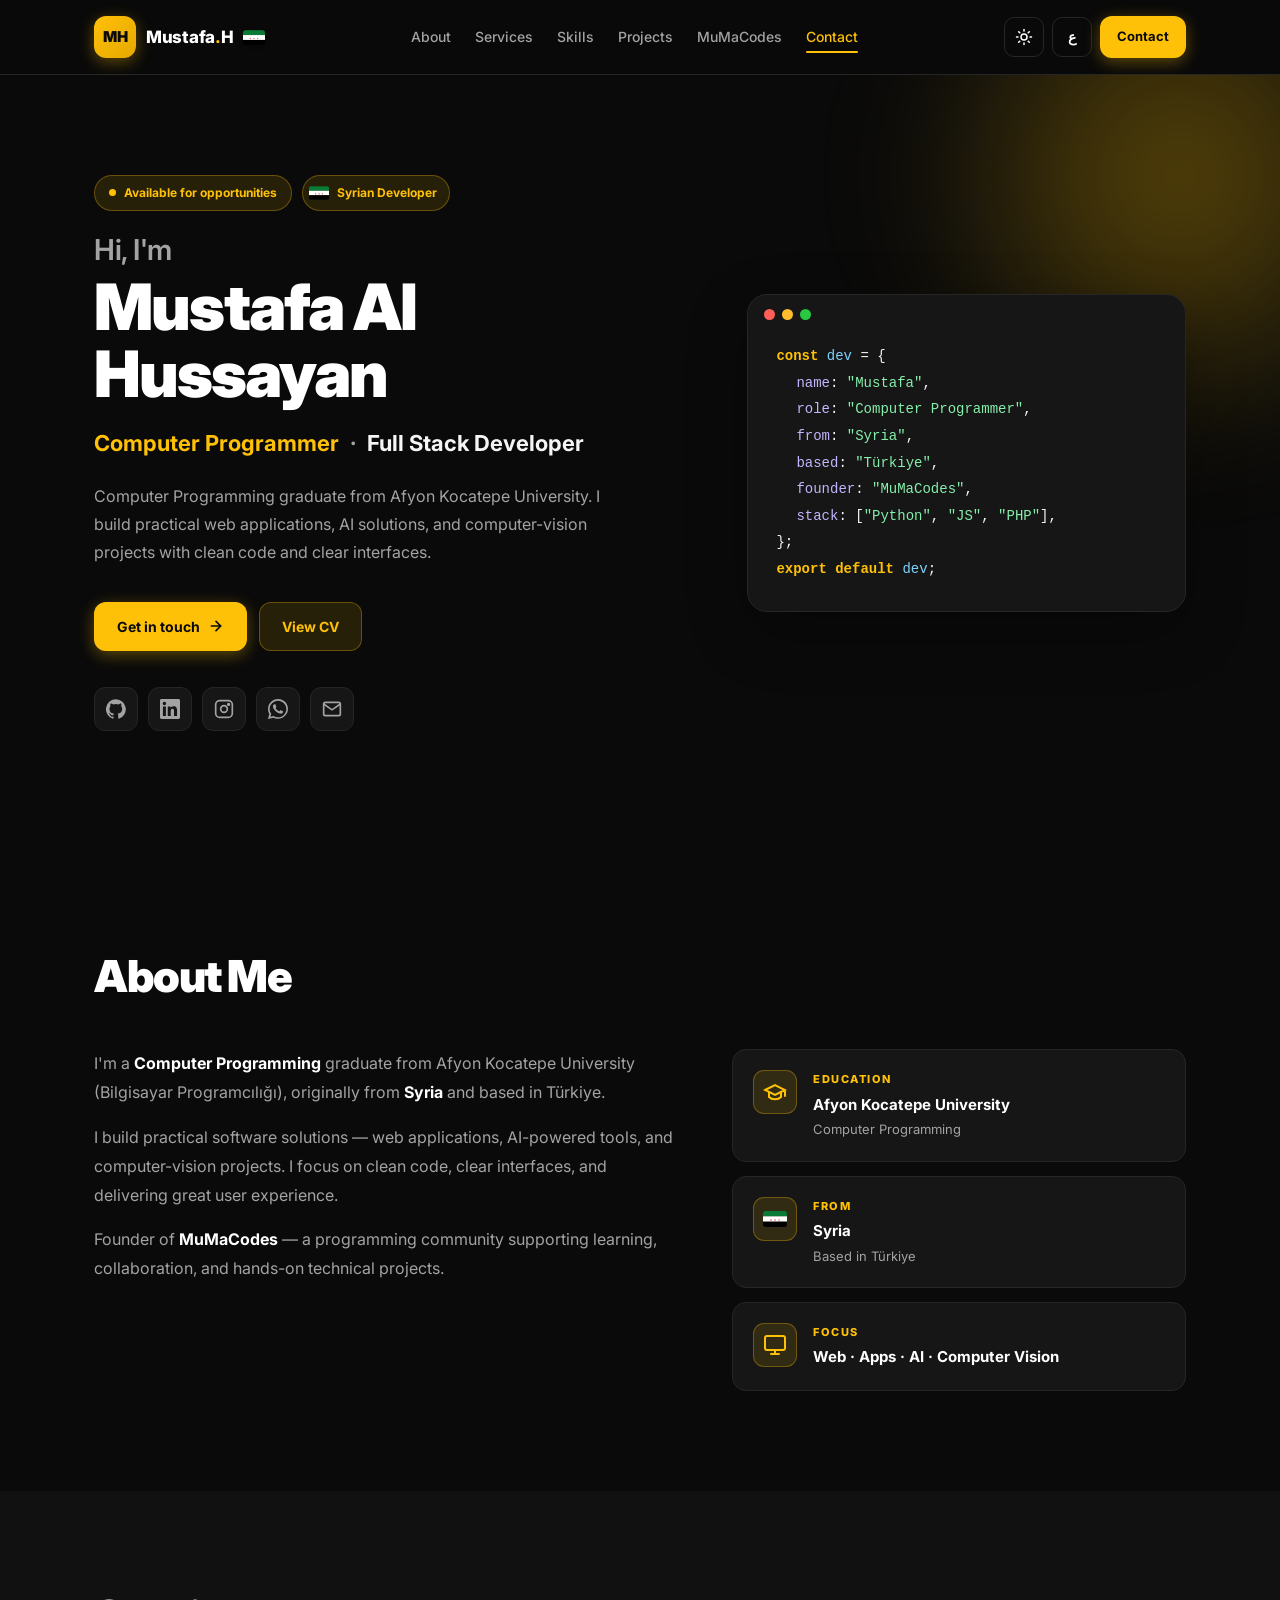
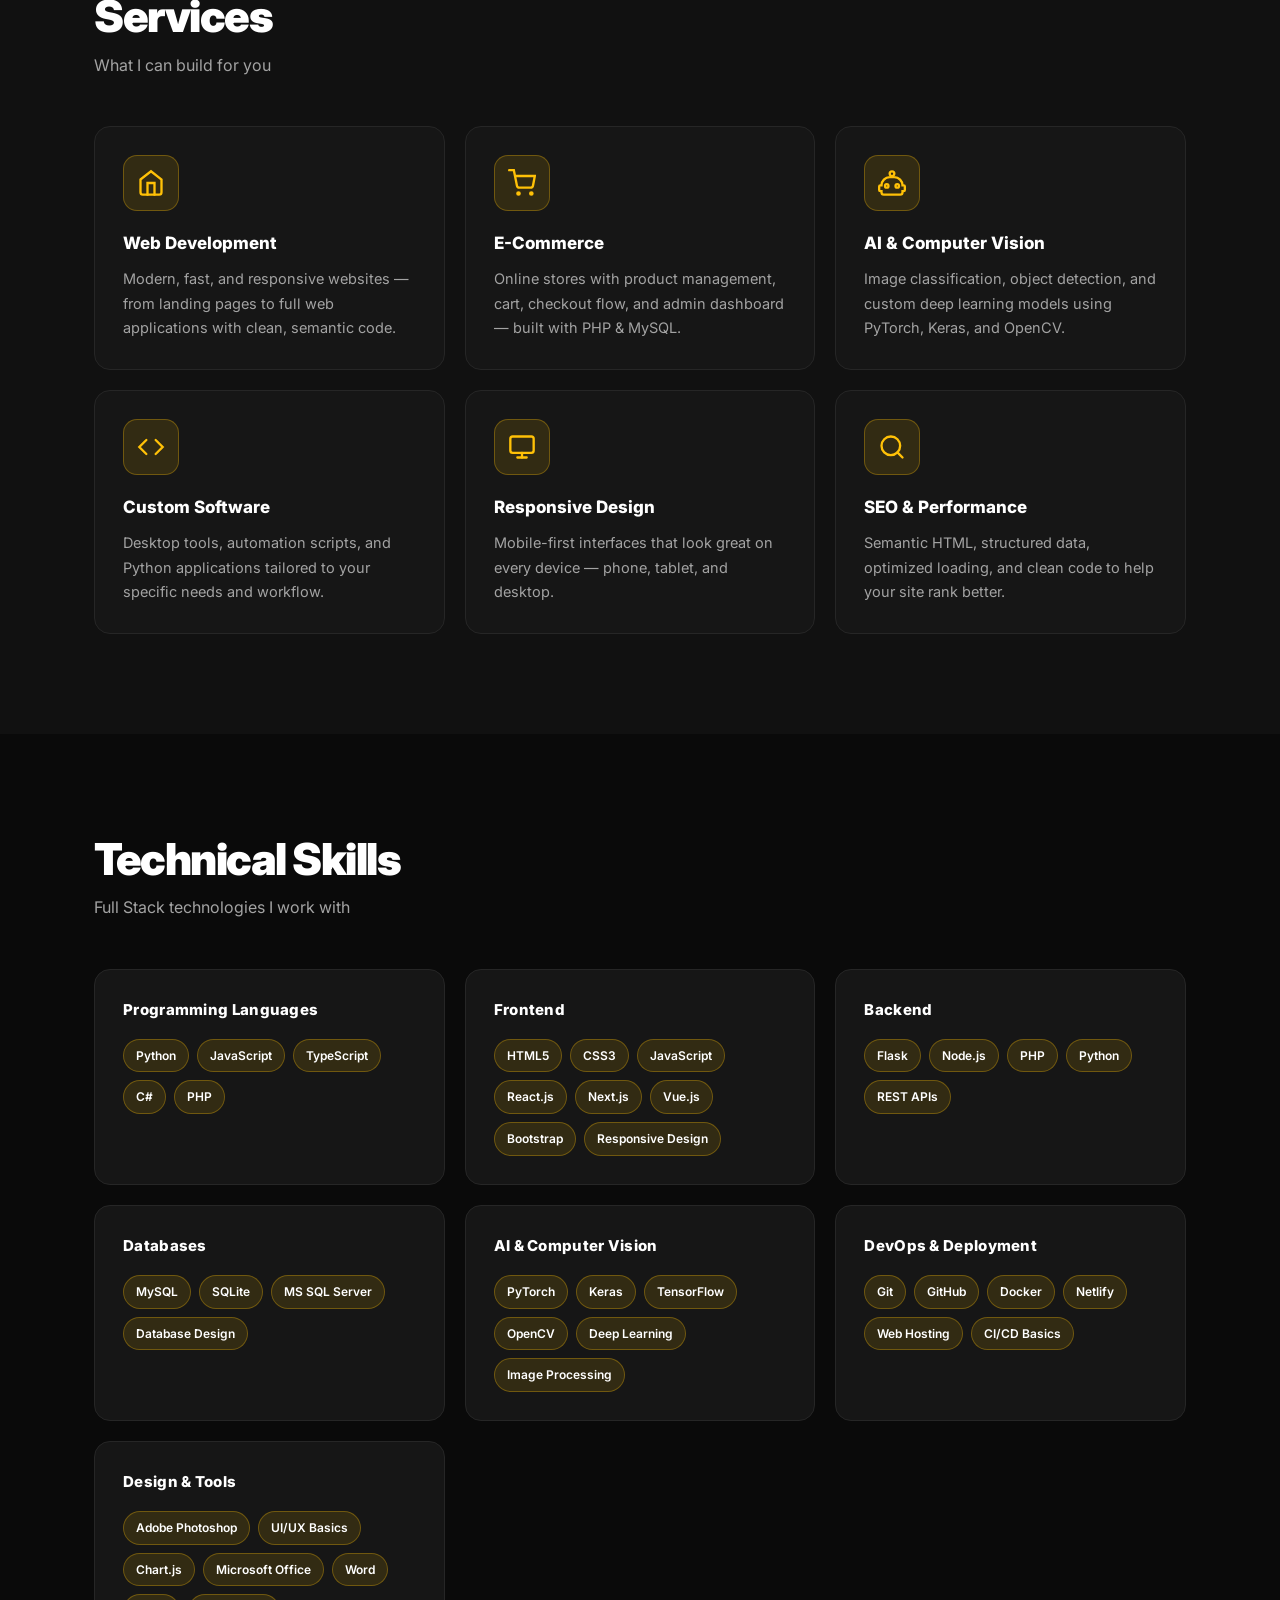
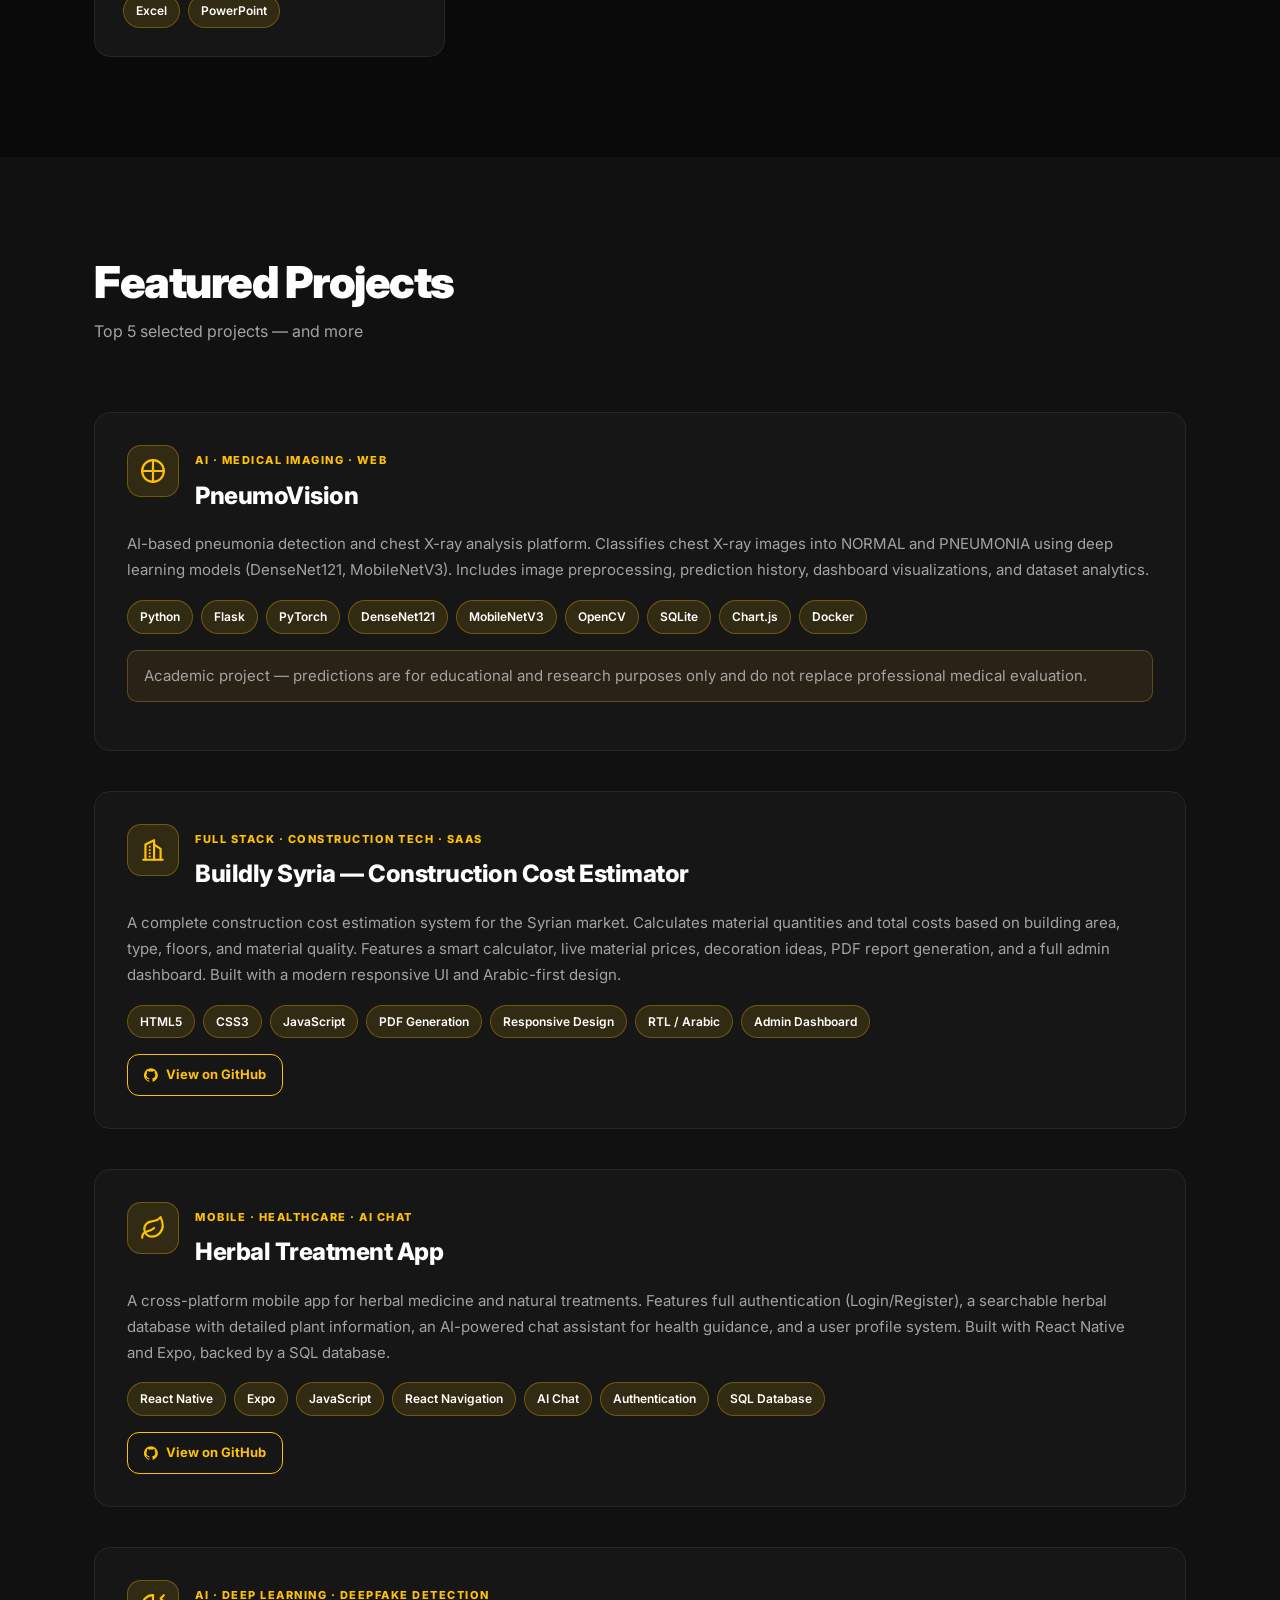
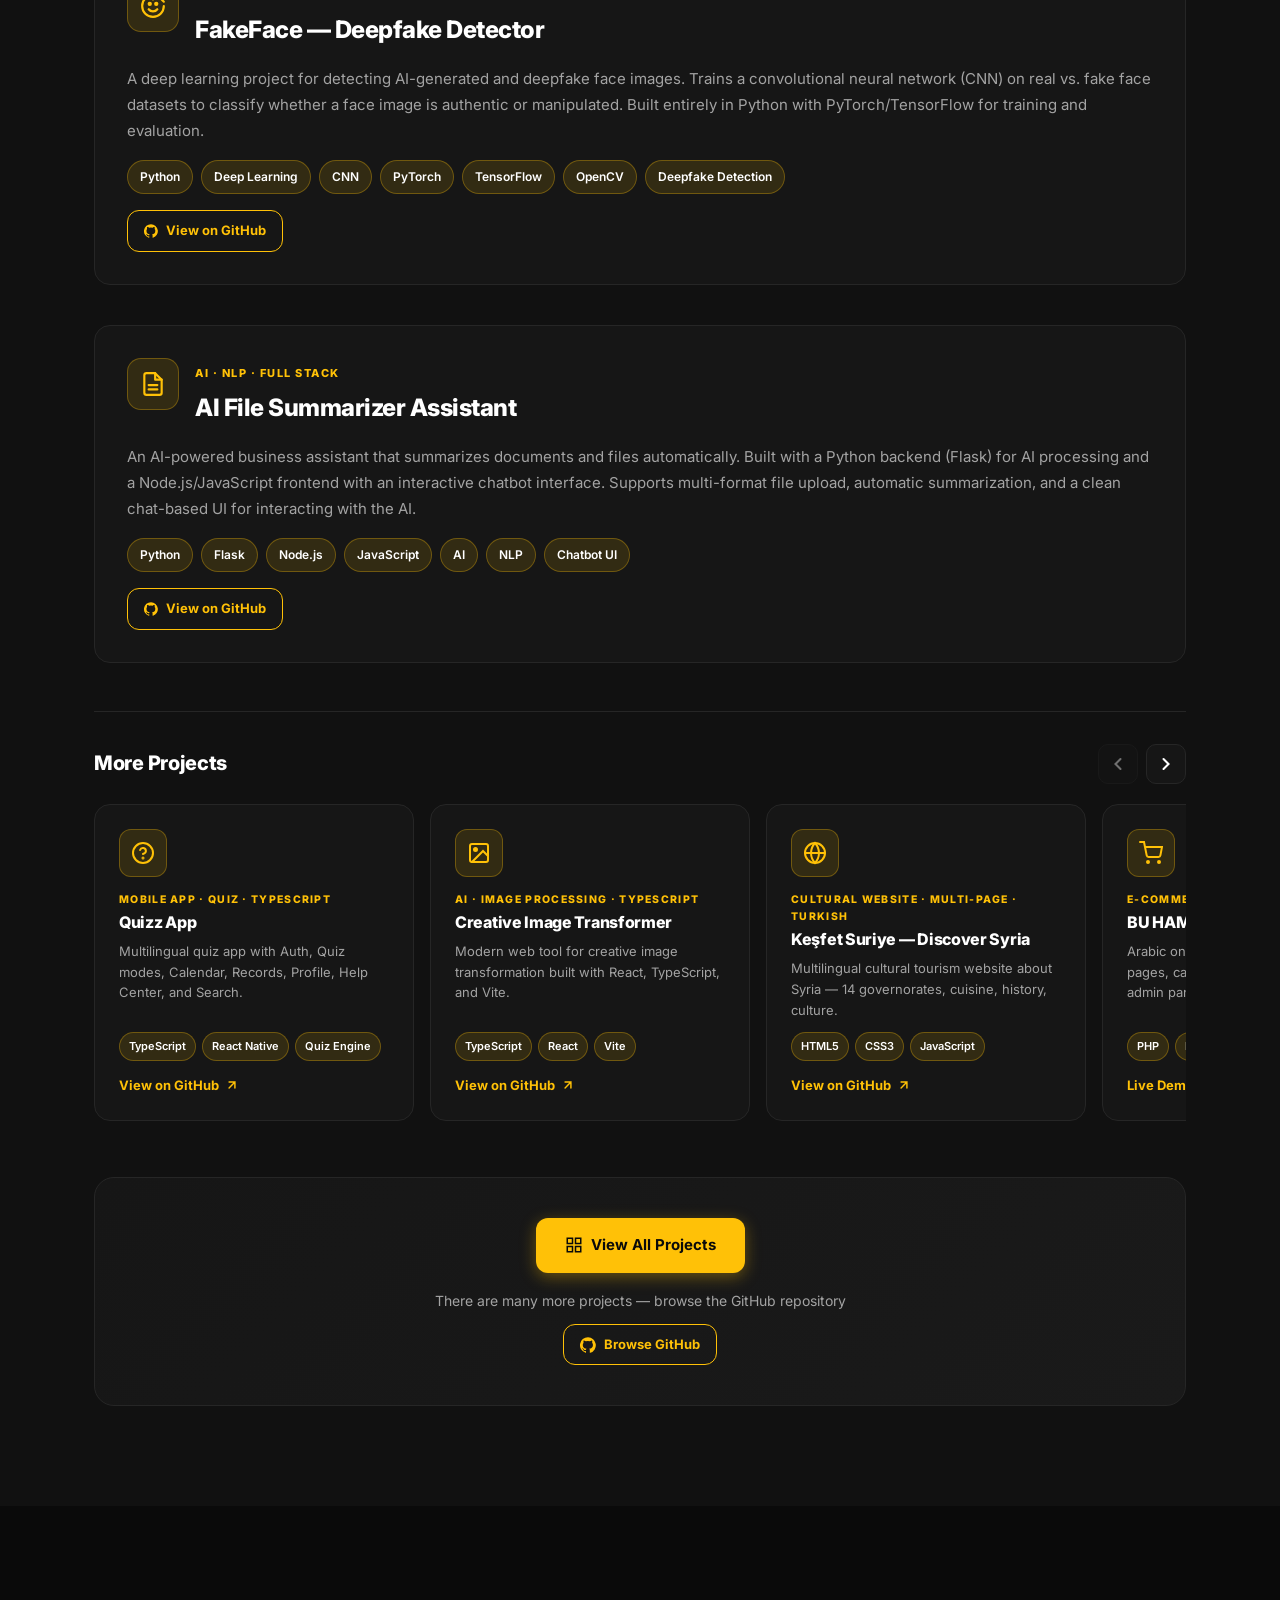
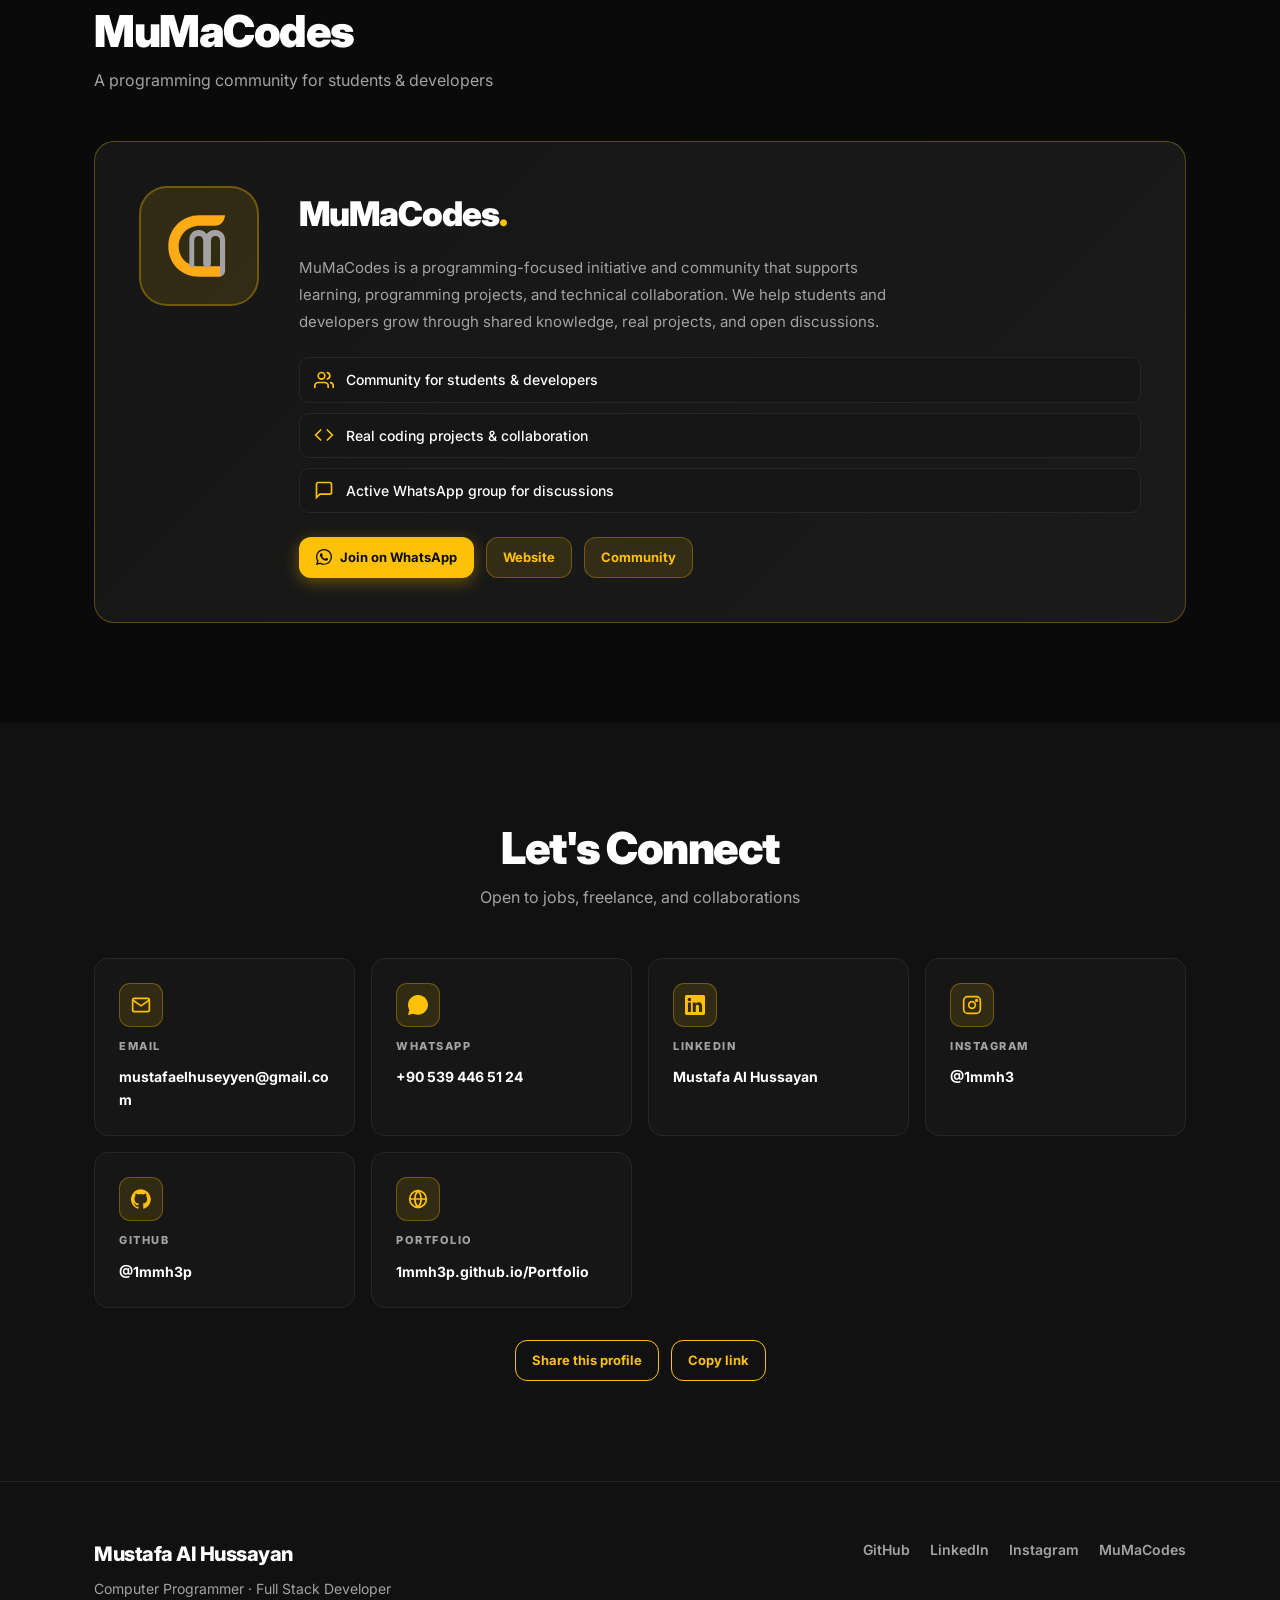
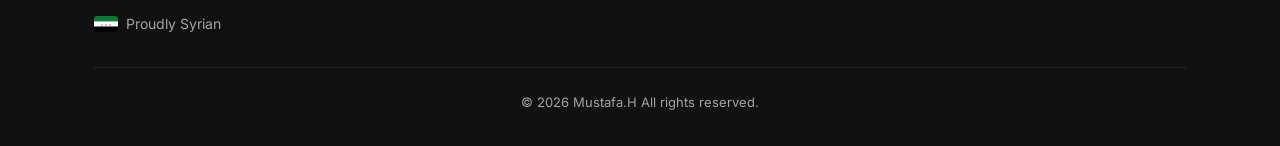
==== commit ddc3334a: "Update index.html" ====
--- a/index.html
+++ b/index.html
@@ -69,7 +69,7 @@
   }
   </script>
 </head>
-<>
+<body>
 
 <div class="scroll-progress" id="scrollProgress"></div>
 
@@ -122,6 +122,7 @@
         <span class="badge badge-flag">
           <img src="assets/flag-syria.svg" alt="Syria flag" />
           <span data-i18n="hero_syrian">Syrian Developer</span>
+          <span class="asd" data-i18n="hero_syrian2">Syrian Programmer</span>
         </span>
       </div>
 
--- a/css/style.css
+++ b/css/style.css
@@ -302,7 +302,7 @@
 .brand-links{display:flex;gap:12px;flex-wrap:wrap}
 
 /* ============ CONTACT ============ */
-.contact-wrap{text-align:center}
+.contact-wrap{text-align:center }
 .contact-wrap .section-head{text-align:center}
 .contact-grid{display:grid;grid-template-columns:repeat(auto-fit,minmax(240px,1fr));gap:16px;margin:40px 0 32px}
 .contact-item{
@@ -316,6 +316,7 @@
   width:44px;height:44px;border-radius:11px;background:var(--gold-soft);
   border:1px solid var(--gold-border);display:grid;place-items:center;
   color:var(--gold);
+  
 }
 .ci-label{font-size:11px;text-transform:uppercase;letter-spacing:1.5px;color:var(--muted);font-weight:800}
 .ci-value{font-weight:700;font-size:14px;color:var(--text);word-break:break-word}
@@ -335,7 +336,7 @@
   grid-column:1/-1;padding-top:24px;border-top:1px solid var(--border);
   margin-top:8px;text-align:center;font-size:13px;color:var(--muted);
 }
-
+.asd{display:none}
 /* ============ BACK TO TOP ============ */
 .back-to-top{
   position:fixed;bottom:24px;right:24px;z-index:90;
@@ -374,7 +375,7 @@
   .brand-feature{justify-content:center;text-align:center}
   .brand-links{justify-content:center}
   .hero-card{display:none}
-  .flag-mini{display:none}
+  .flag-mini{display:none}.asd{display:none}
 }
 @media (max-width:768px){
   .section{padding:70px 0}
@@ -385,6 +386,7 @@
   }
     .hero-card{display:none}
   .flag-mini{display:none}
+  .asd{display:none}
 
   .nav.open{display:block}
   .nav-list{flex-direction:column;gap:0}
